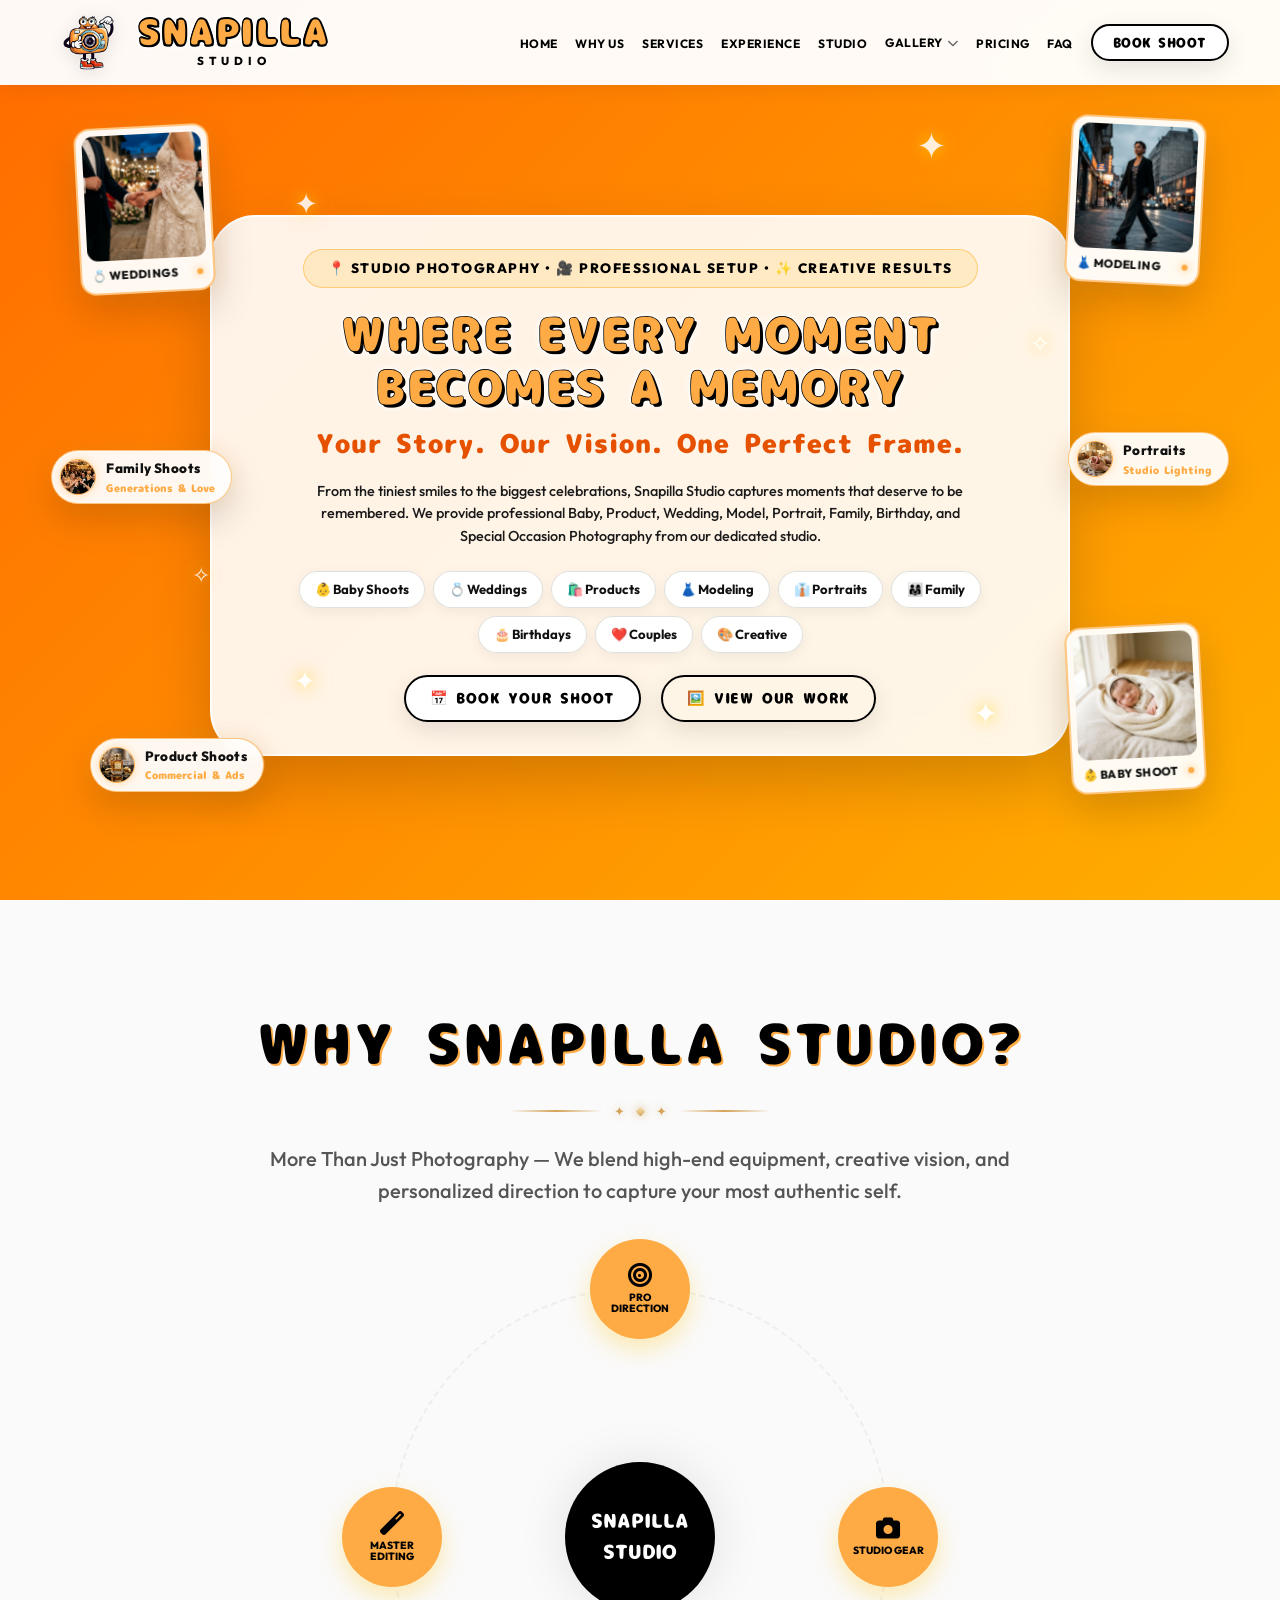
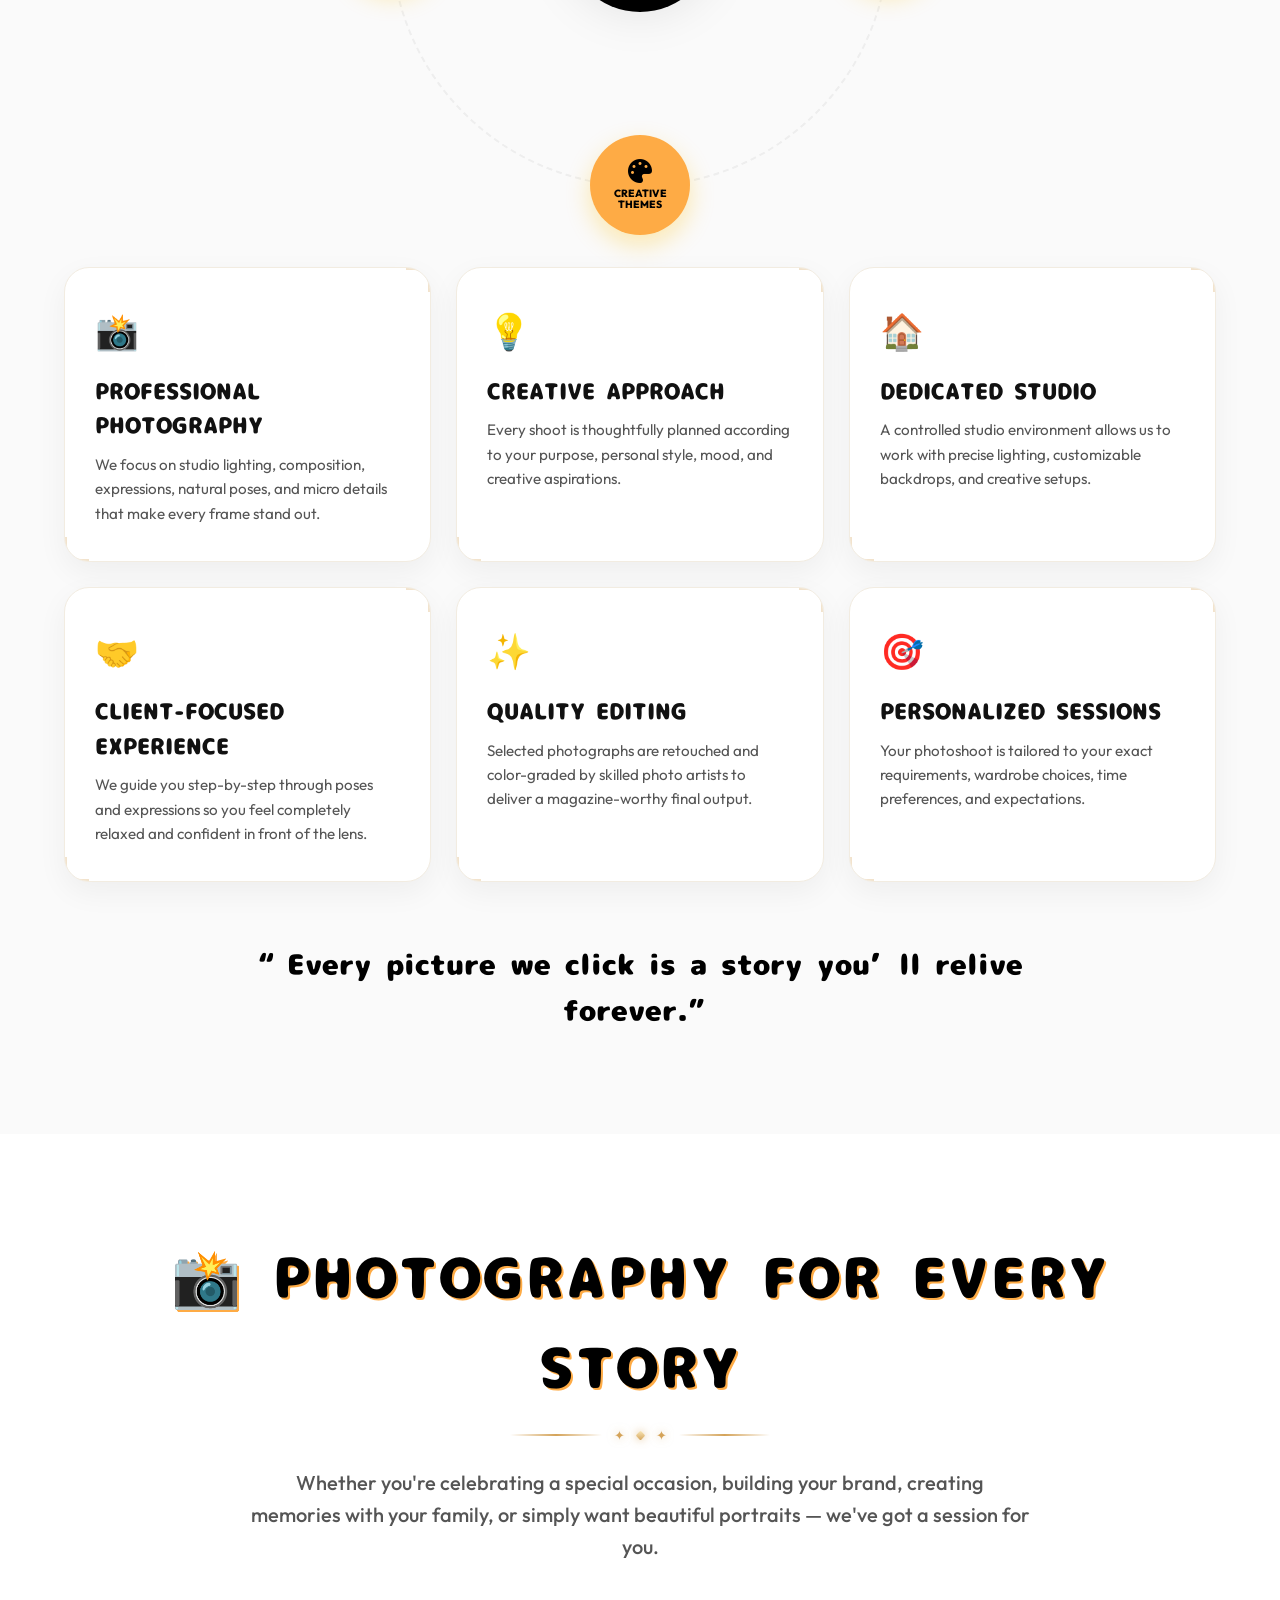
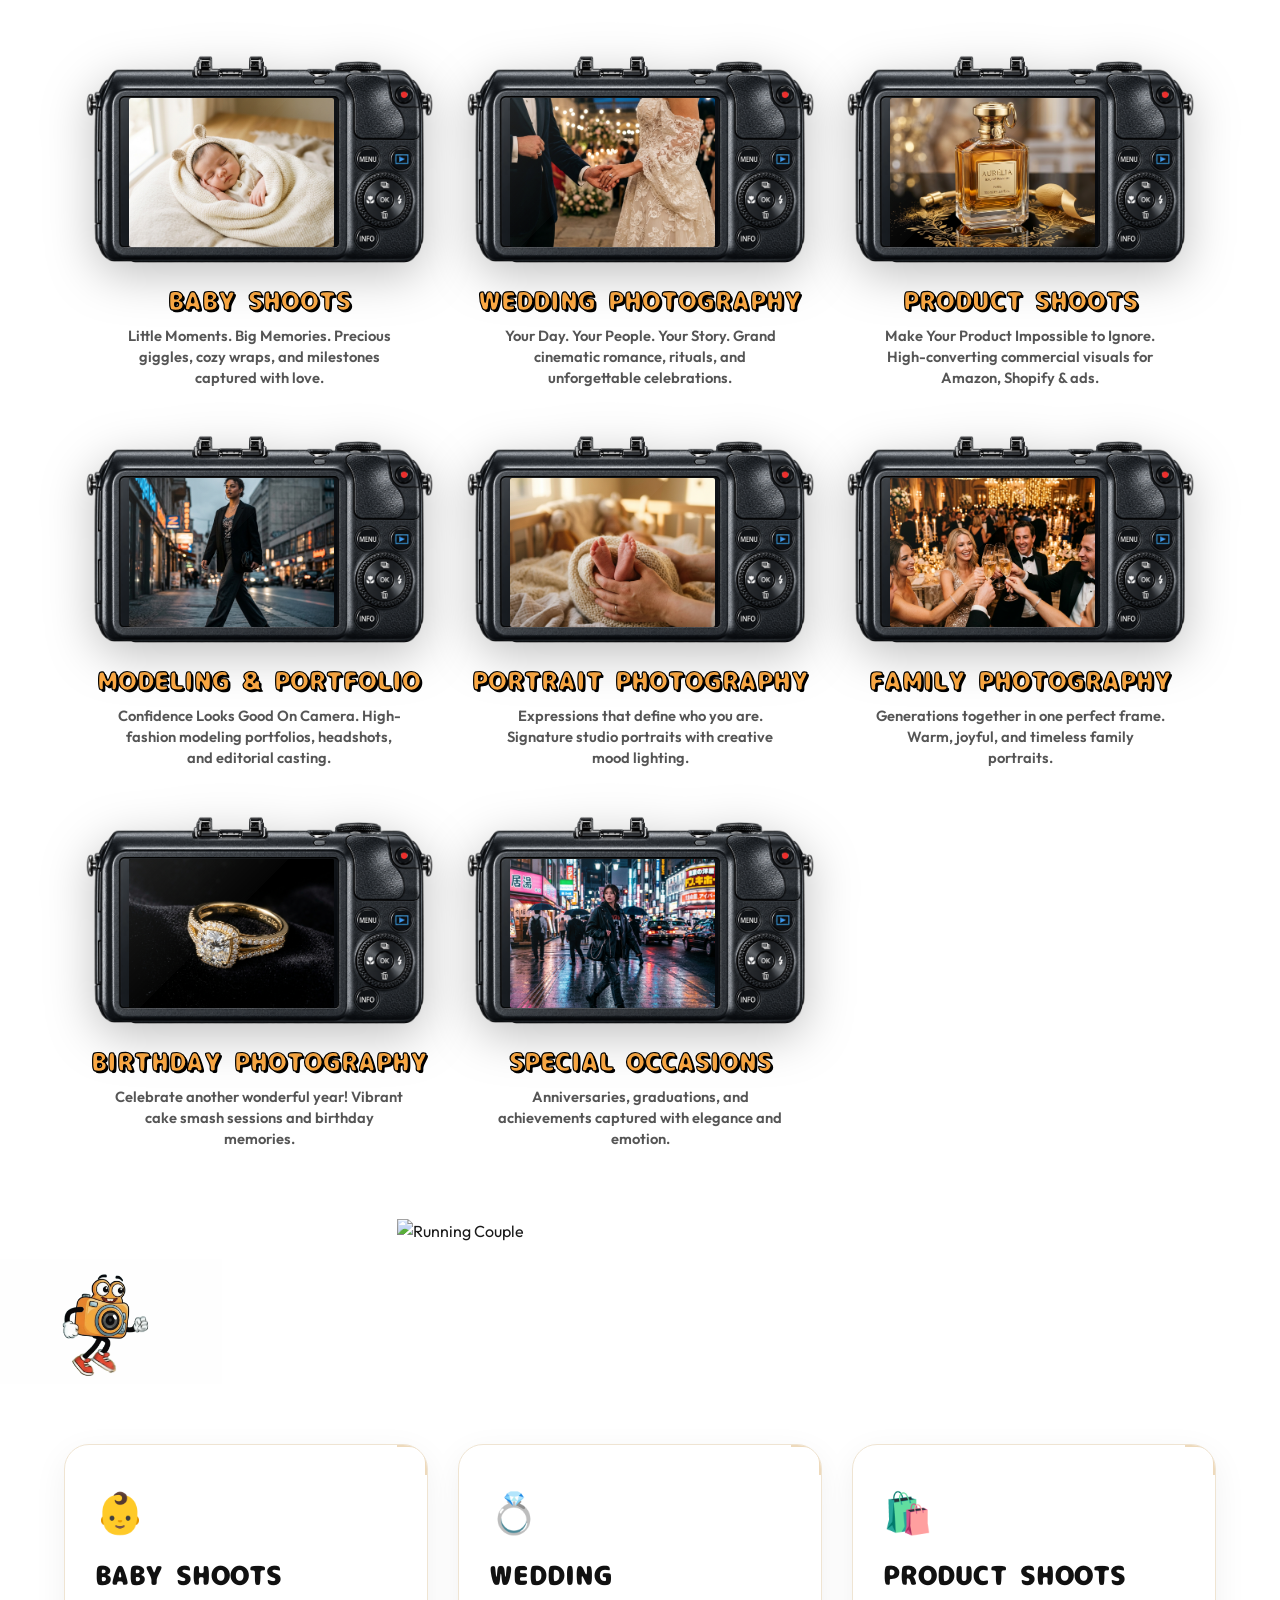
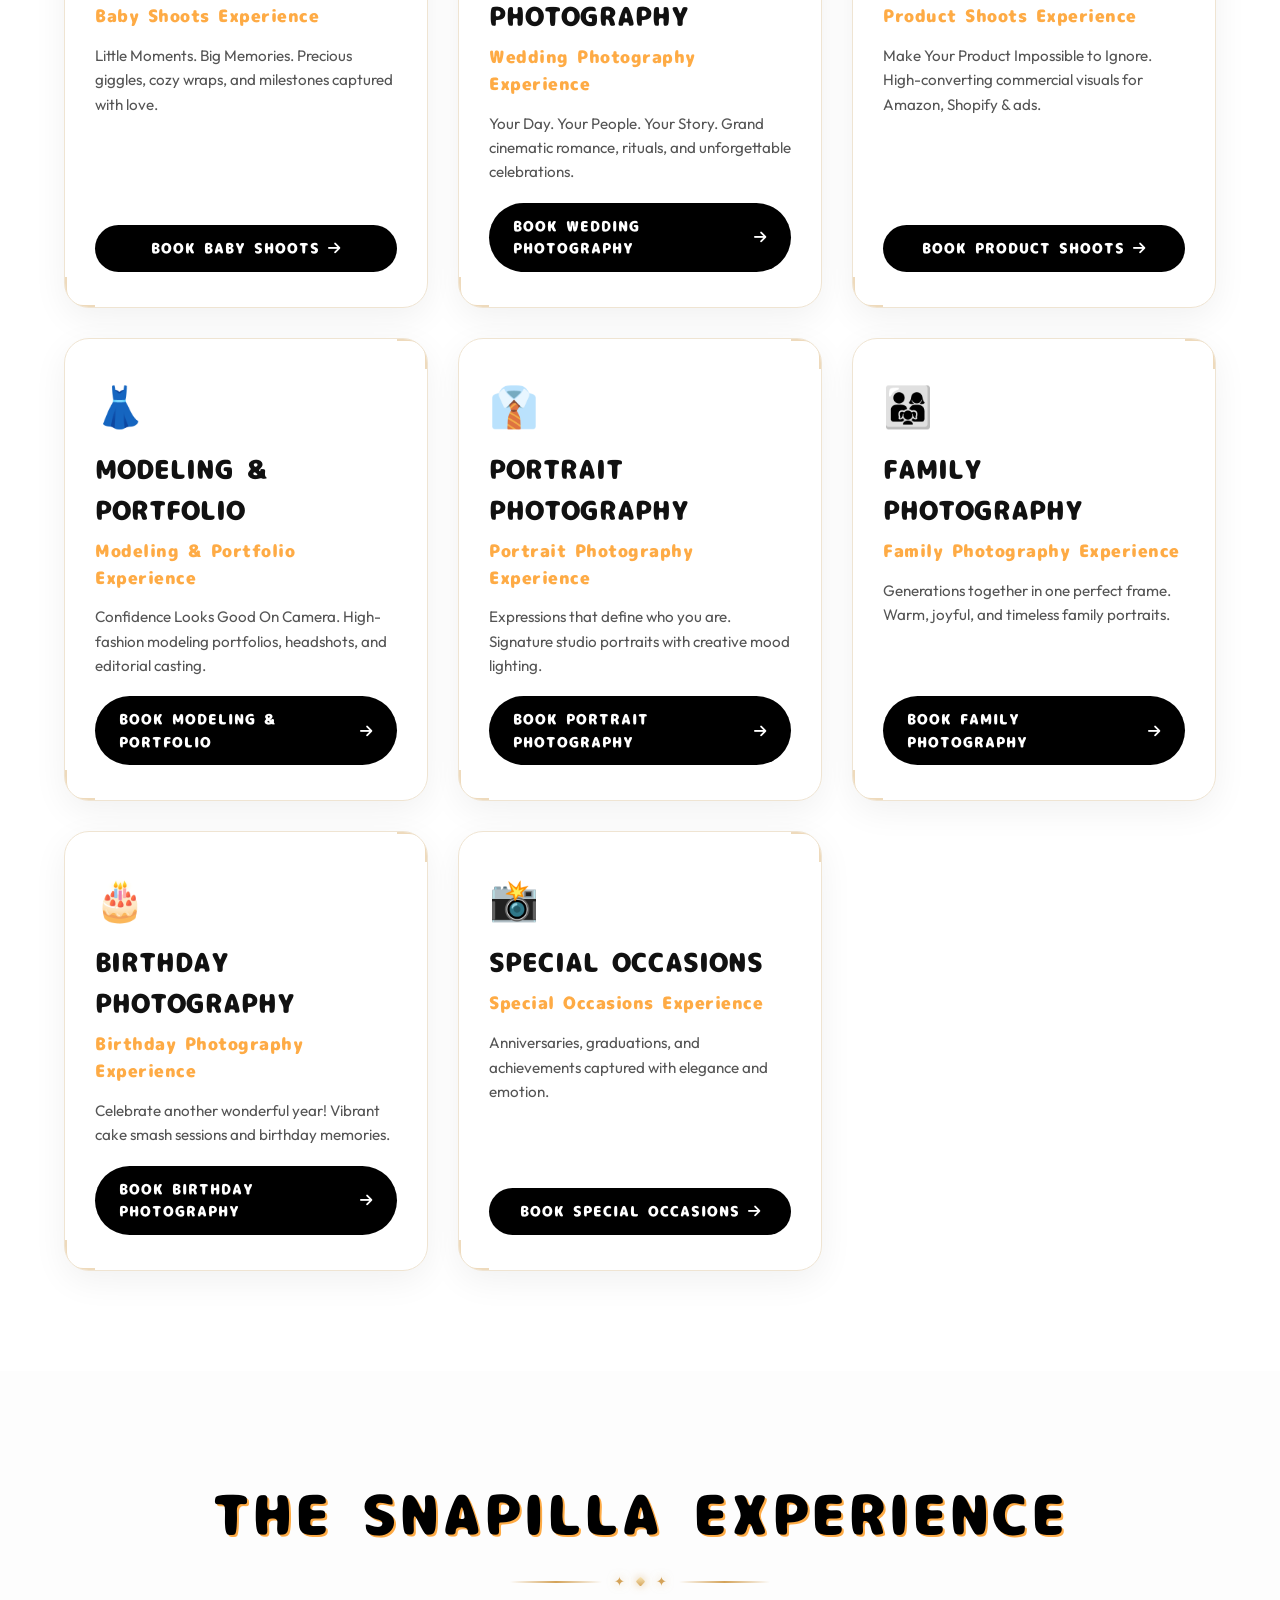
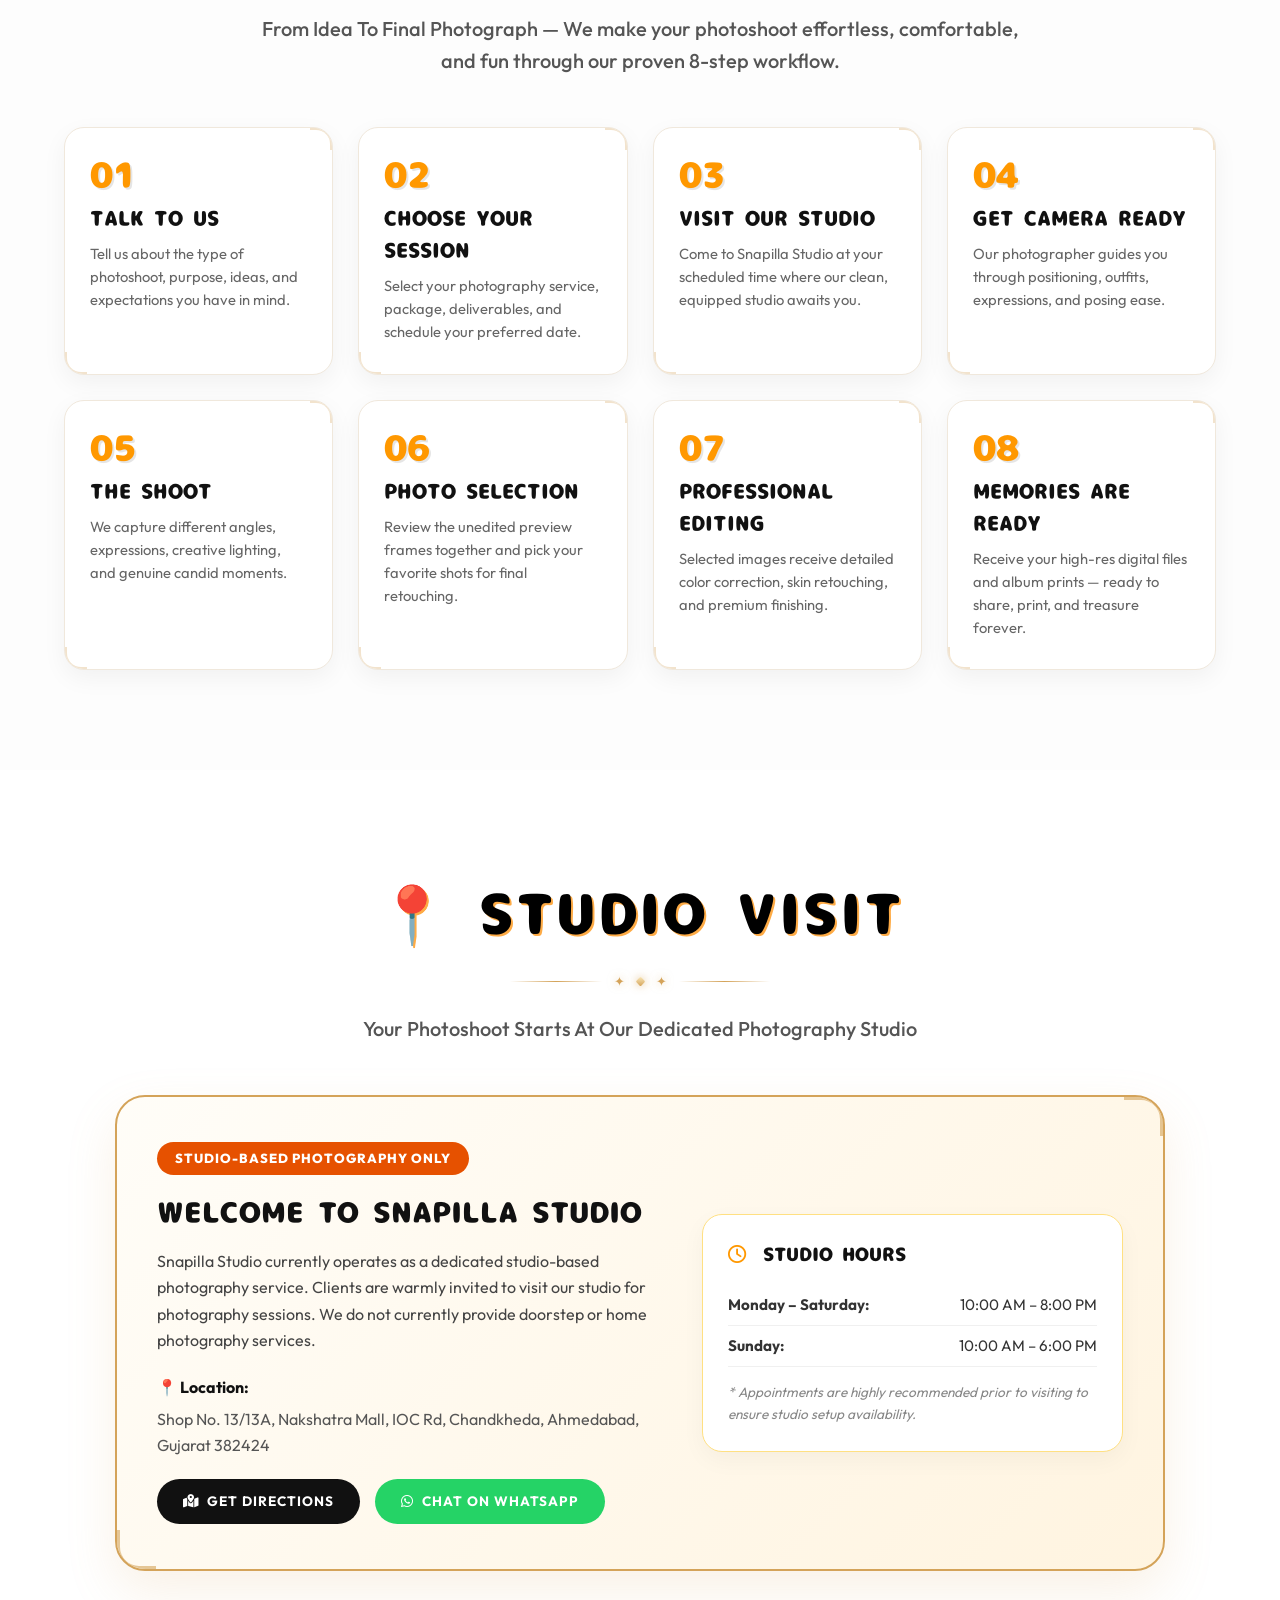
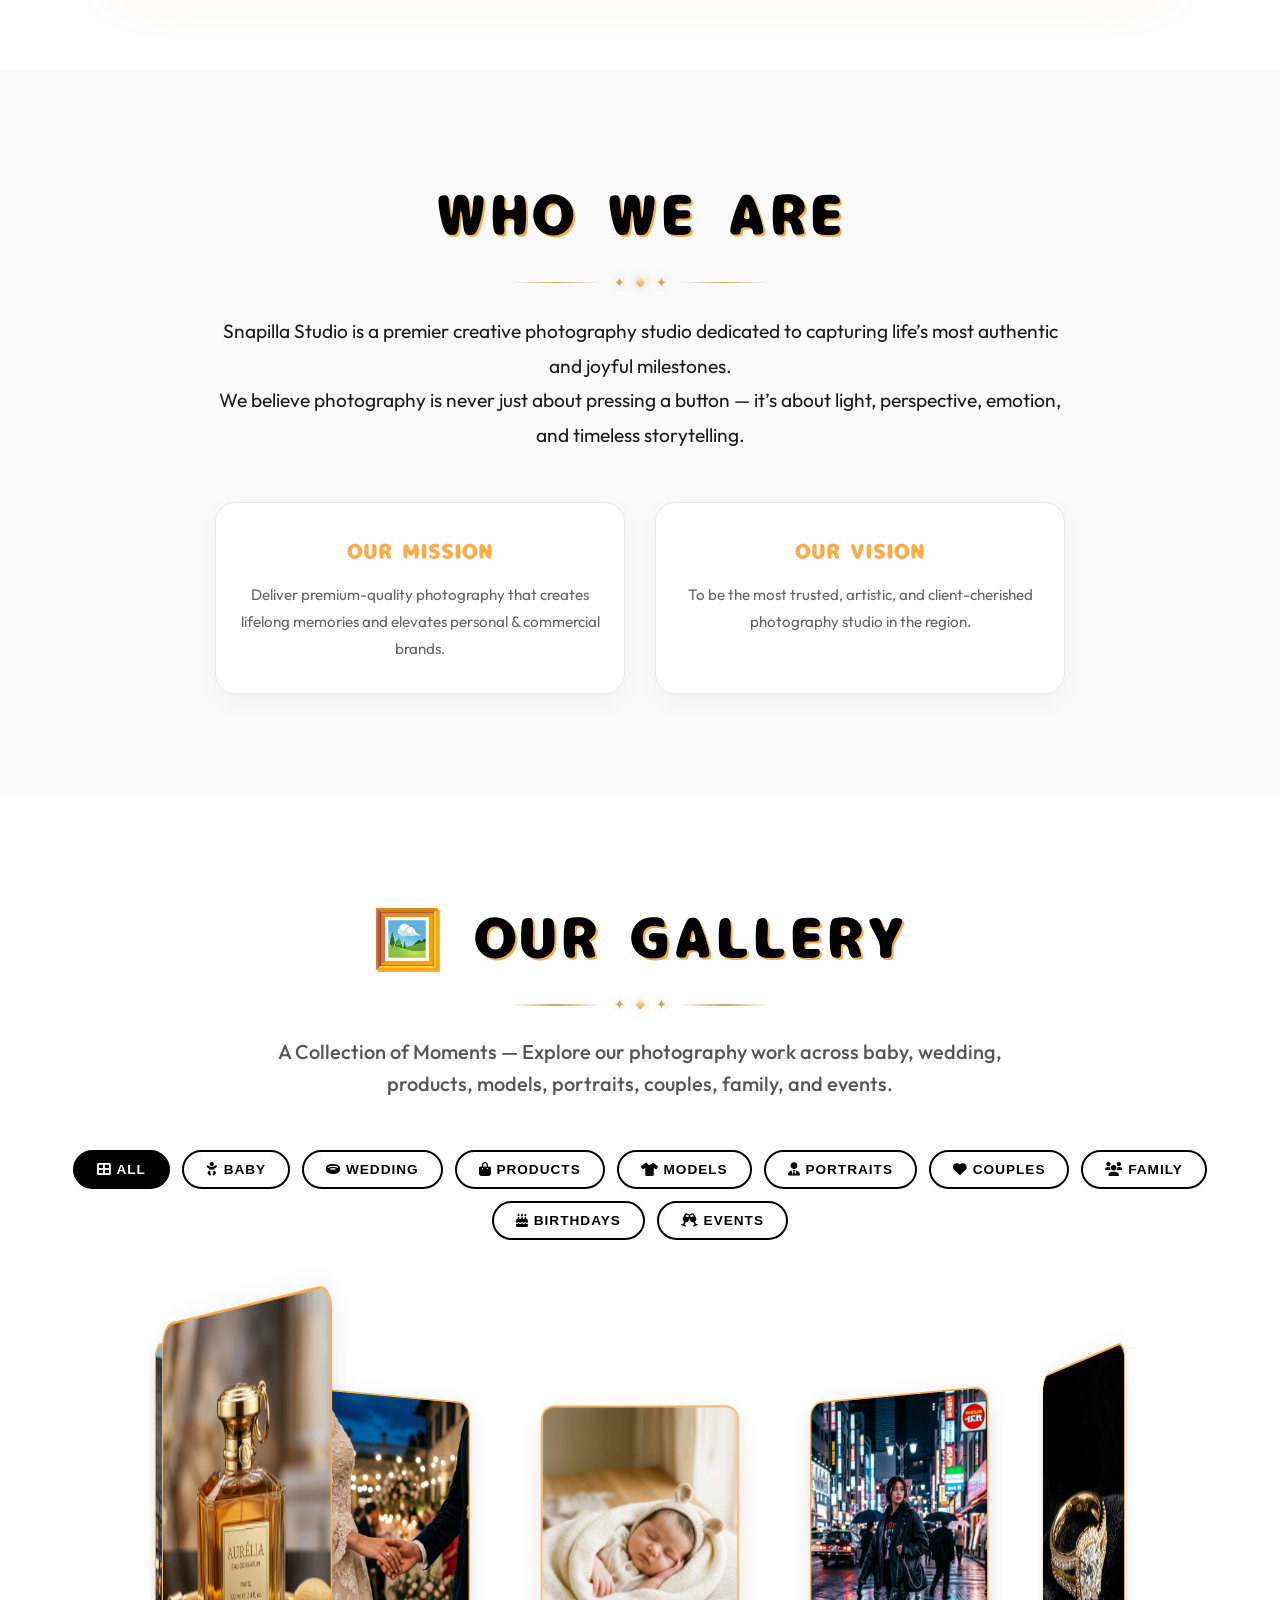
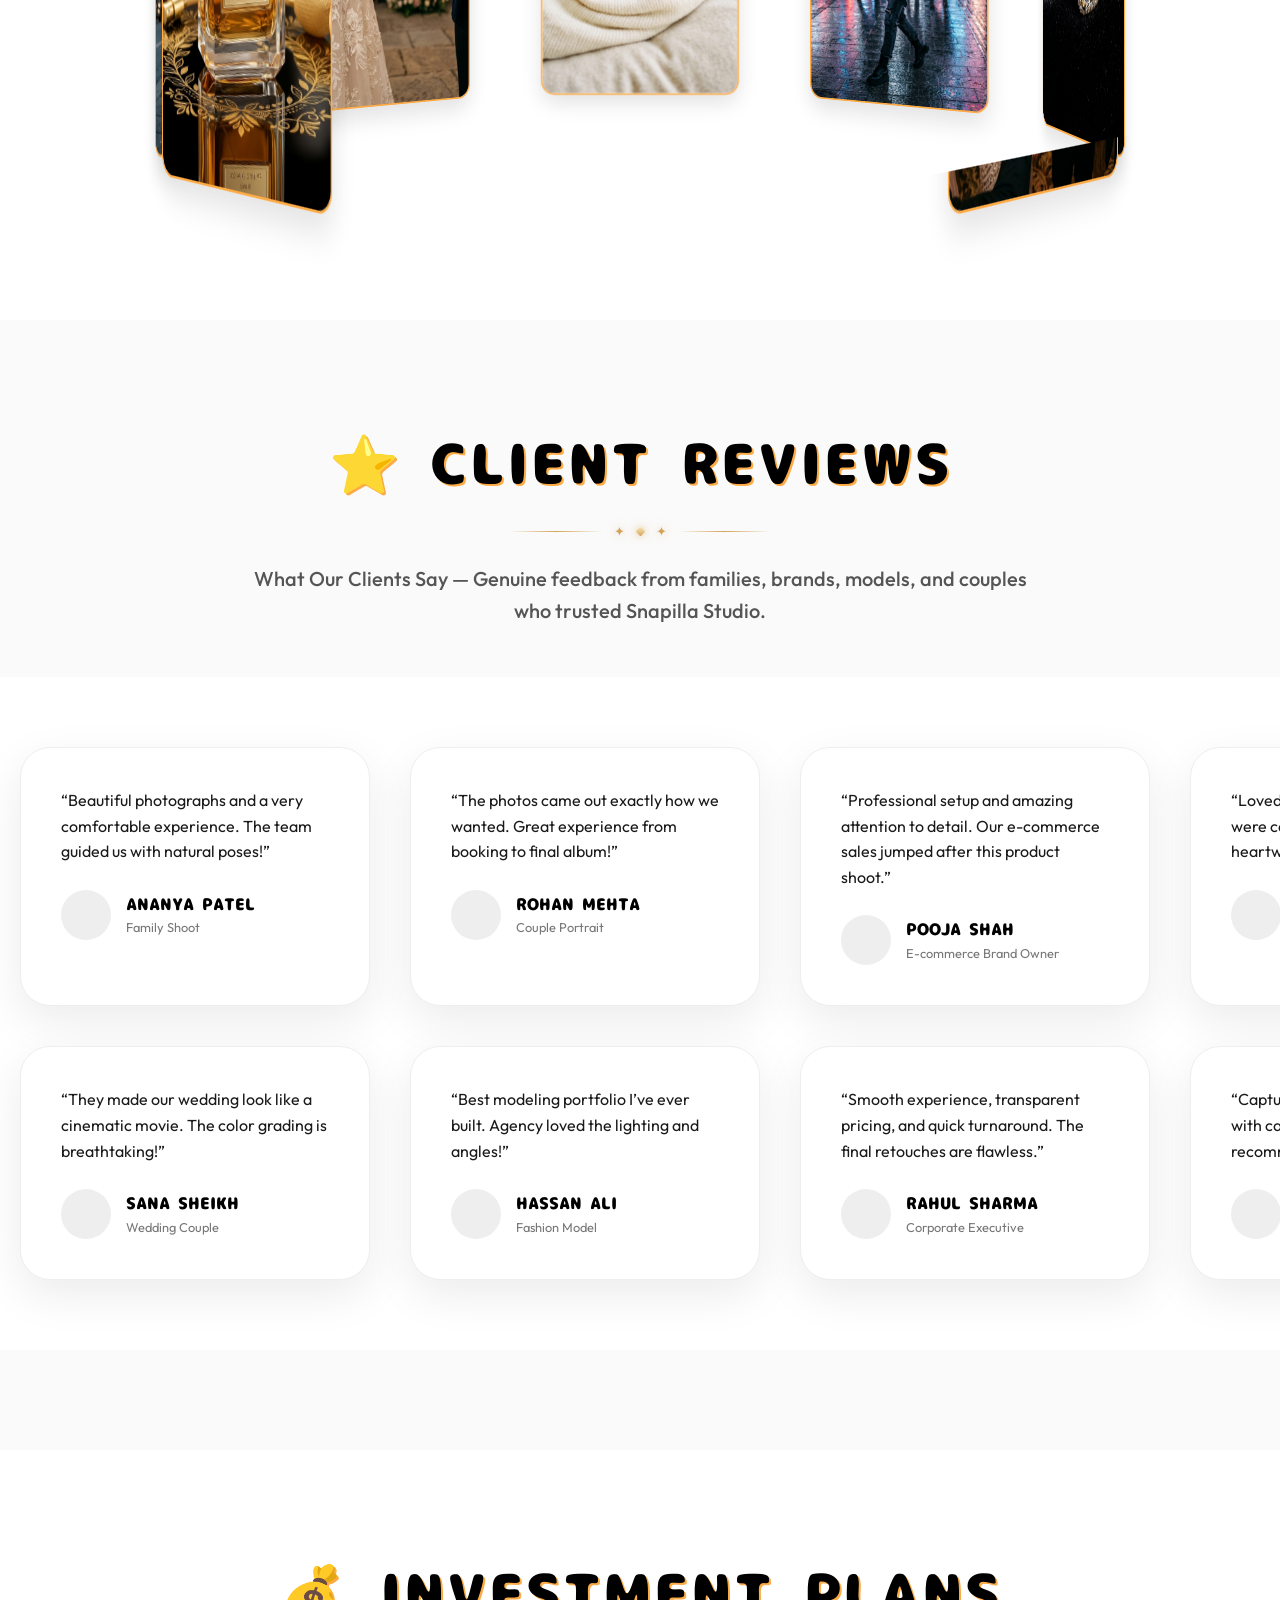
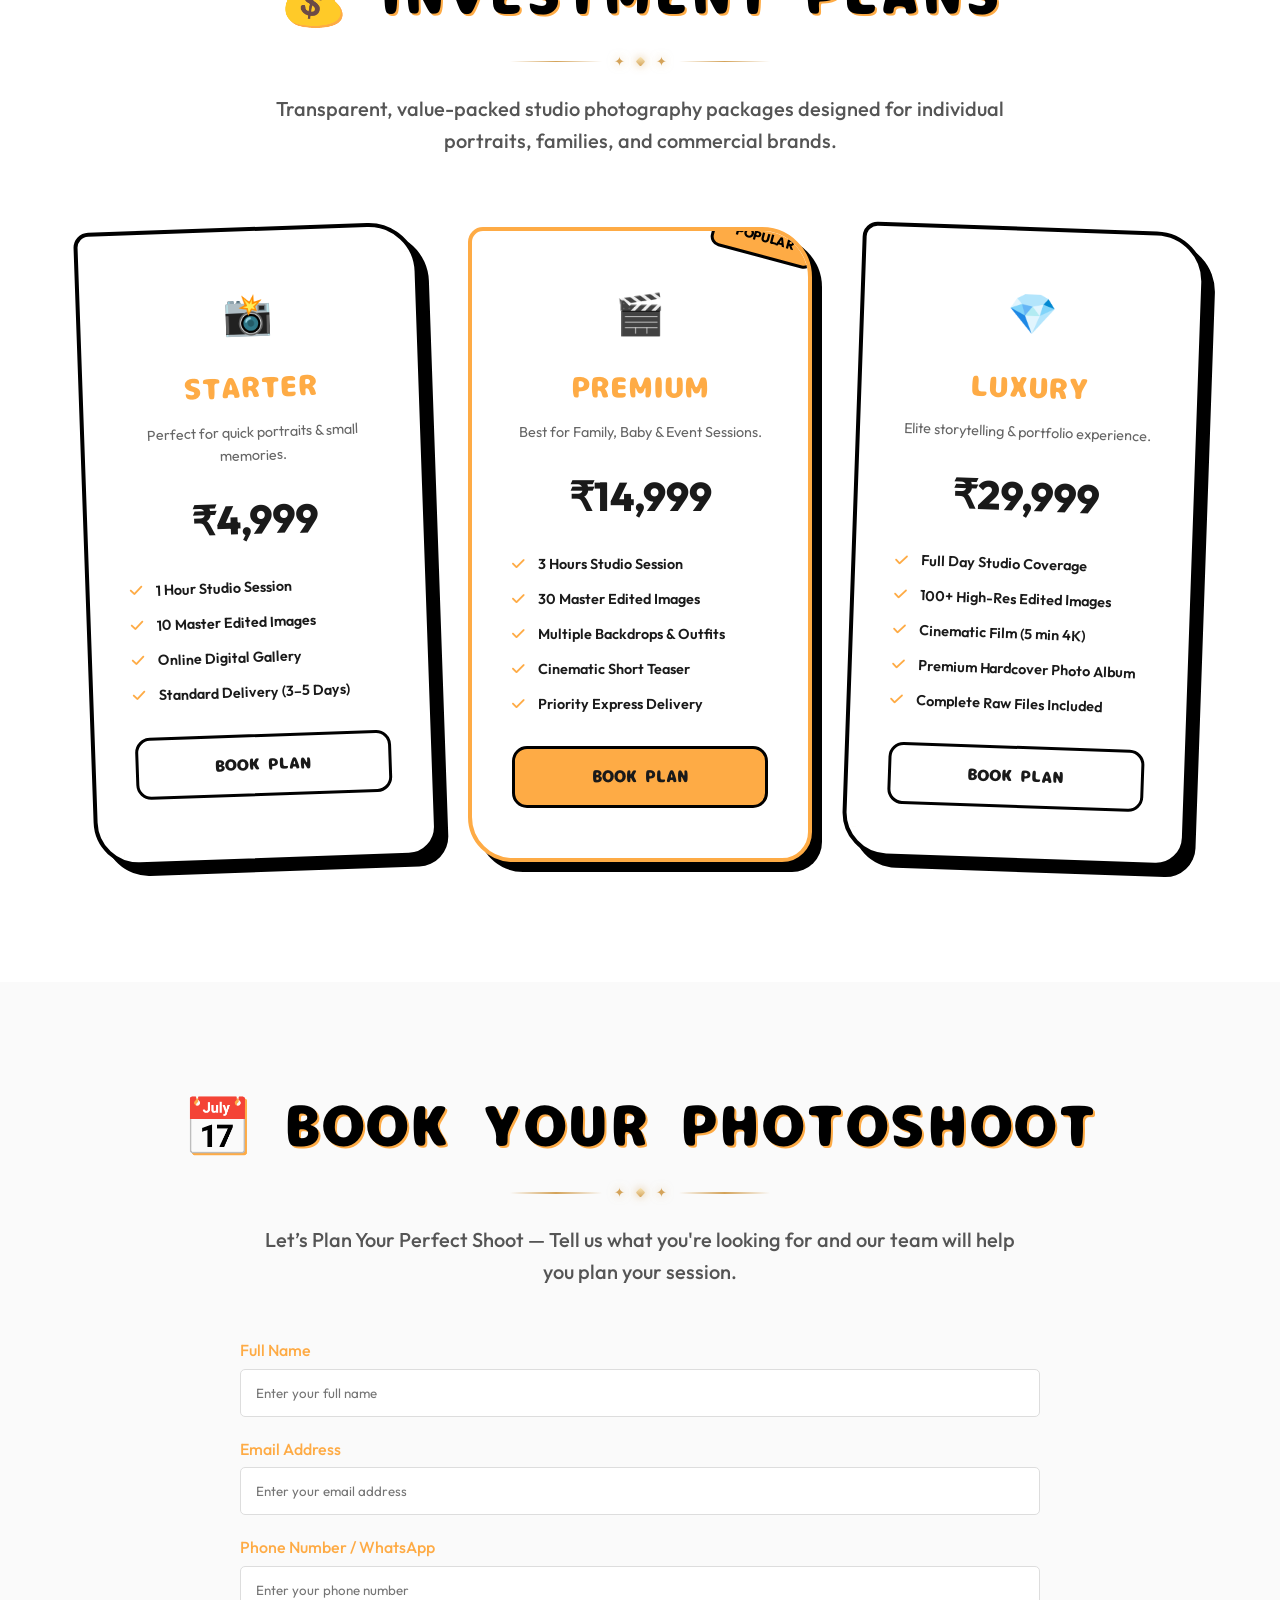
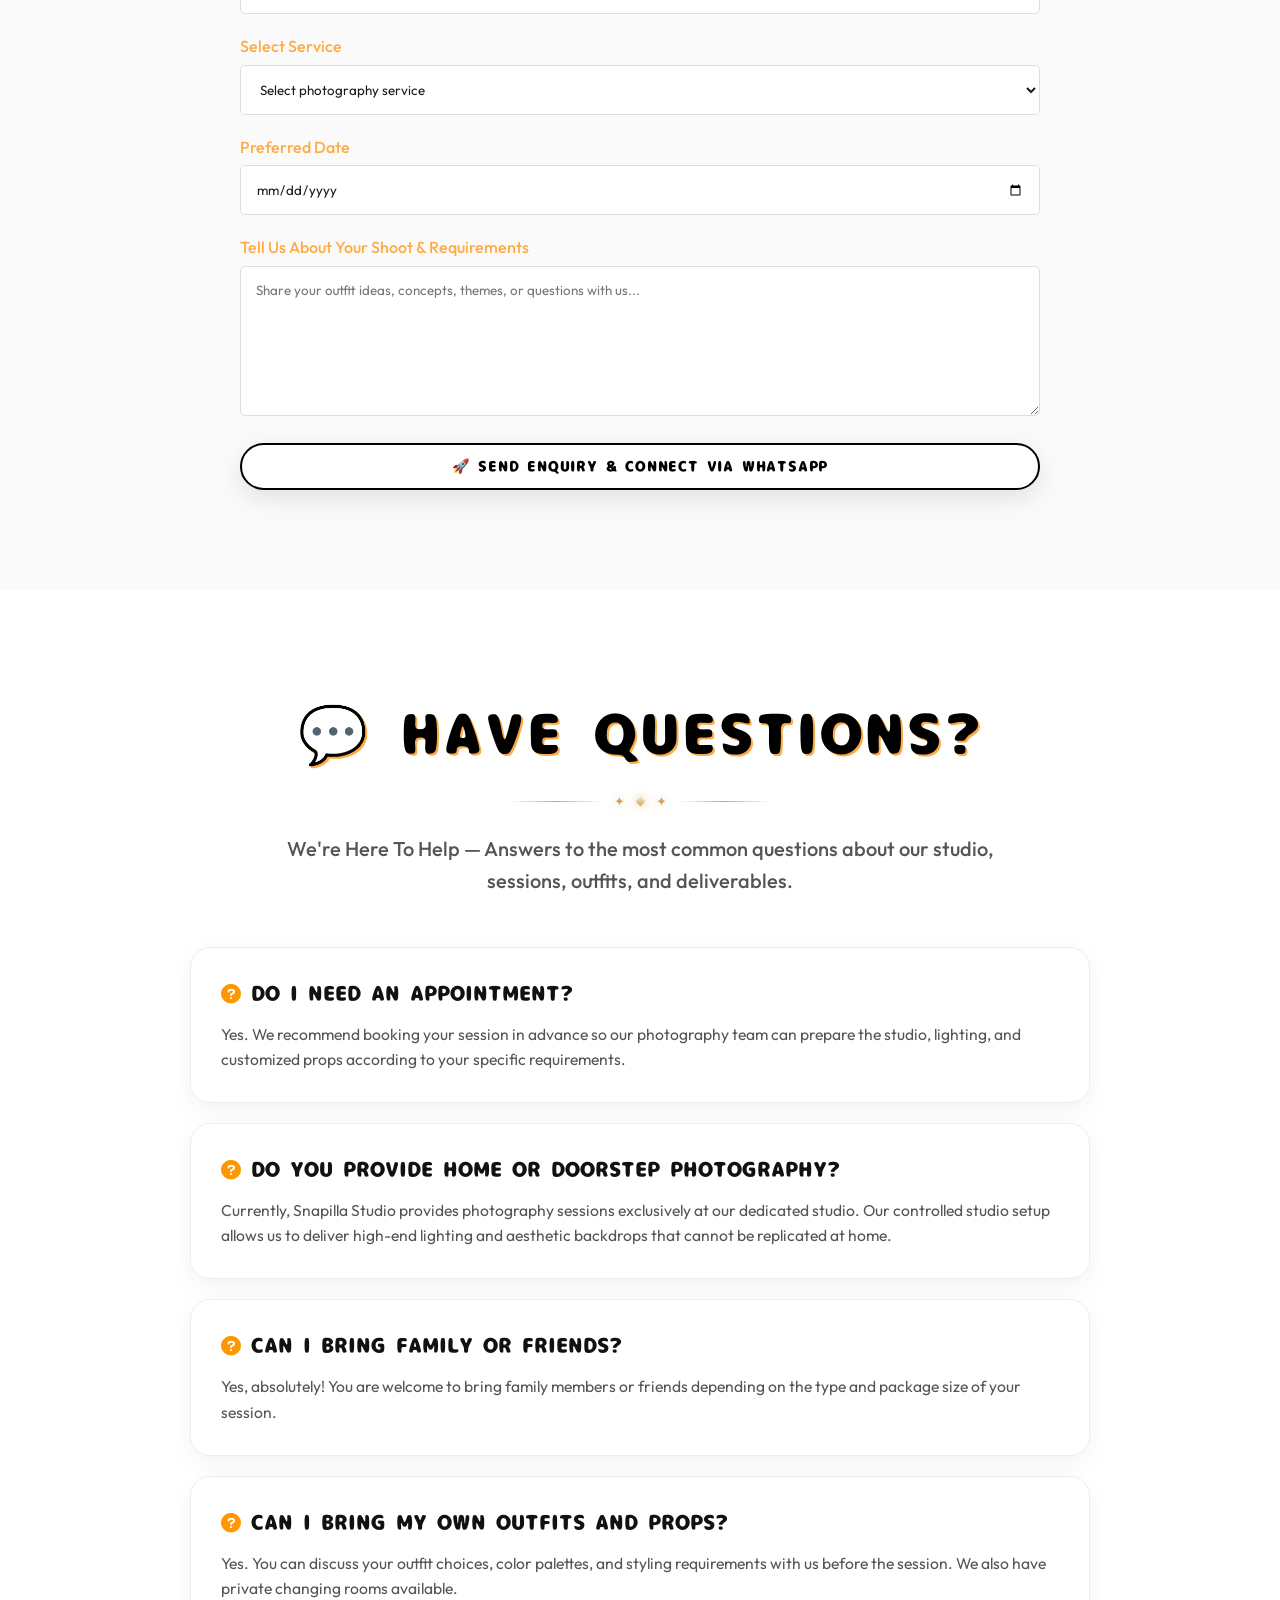
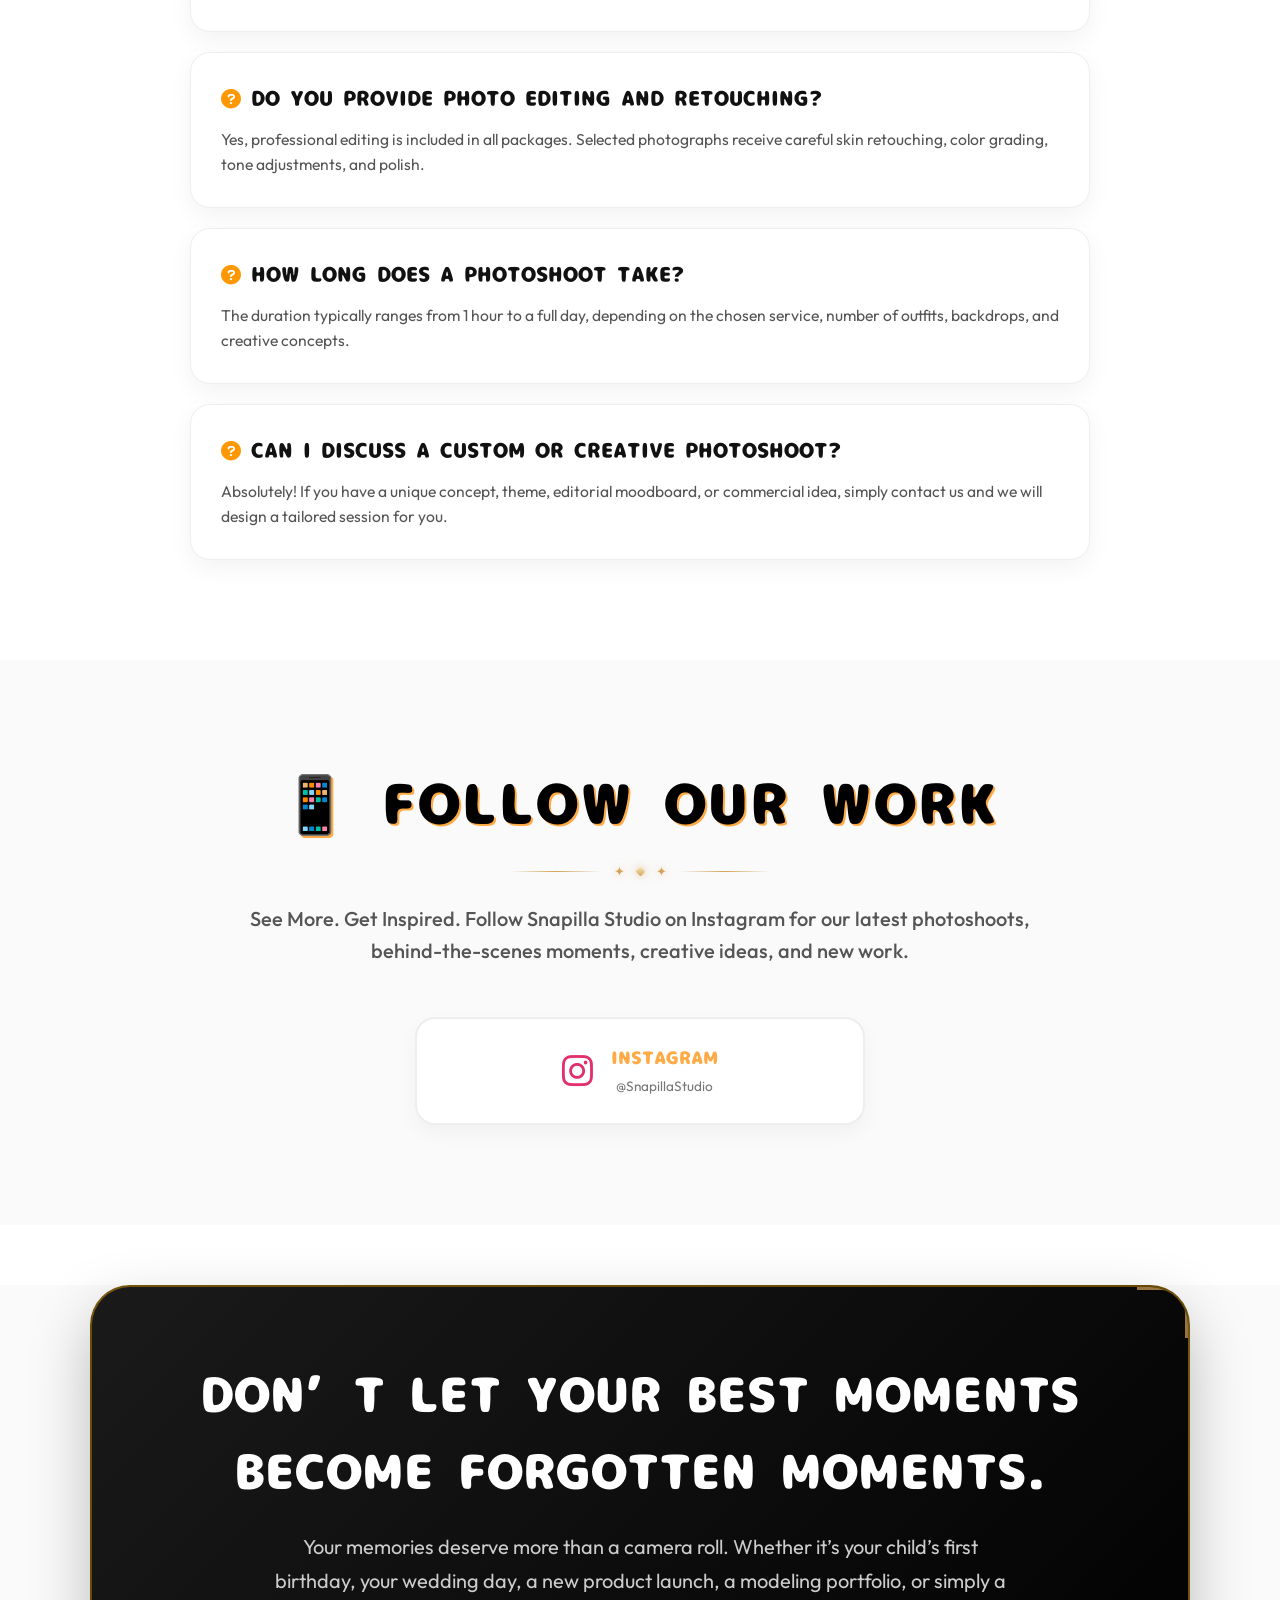
==== index.html @ a8d3c758 "Initialize all 8 3D carousel cards immediately on page load and refresh" ====
<!DOCTYPE html>
<html lang="en">
<head>
    <meta charset="UTF-8">
    <meta name="viewport" content="width=device-width, initial-scale=1.0">
    <title>Snapilla Studio | Interactive Photography Experience</title>
    <meta name="description" content="Snapilla Studio - Premium photography with interactive burn reveal effects.">
    <link rel="stylesheet" href="style.css">
    <link rel="stylesheet" href="https://cdnjs.cloudflare.com/ajax/libs/font-awesome/6.0.0/css/all.min.css">
    <link href="https://fonts.googleapis.com/css2?family=Baloo+2:wght@800&family=Outfit:wght@400;700&display=swap" rel="stylesheet">
    <style>
        @font-face {
            font-family: 'Nikumaru';
            src: url('nikumaru.otf') format('opentype');
            font-weight: normal;
            font-style: normal;
            font-display: swap;
        }

        :root {
            --primary-color: #FEAB45; /* Exact Snapilla Logo Warm Orange (rgb(254, 171, 69)) */
            --secondary-color: #FFFFFF;
            --text-color: #1a1a1a;
            --font-logo: 'Nikumaru', 'Baloo 2', cursive;
            --font-body: 'Outfit', sans-serif;
        }

        body {
            background-color: var(--secondary-color);
            color: var(--text-color);
            font-family: var(--font-body);
        }

        /* Exact Logo Cartoon Outline & Sticker Aesthetic */
        .logo-main {
            font-family: var(--font-logo);
            color: var(--primary-color) !important;
            text-transform: uppercase;
            letter-spacing: 1.5px;
            font-weight: 800;
            font-size: 2.2rem;
            line-height: 1;
            margin: 0;
            -webkit-text-stroke: 1.8px #000;
            paint-order: stroke fill;
            text-shadow: 
                -1.5px -1.5px 0 #000,
                 1.5px -1.5px 0 #000,
                -1.5px  1.5px 0 #000,
                 1.5px  1.5px 0 #000,
                 0px    1.8px 0 #000,
                 0px   -1.8px 0 #000,
                 1.8px  0px   0 #000,
                -1.8px  0px   0 #000;
            filter: drop-shadow(0 0 1px #fff) drop-shadow(0 0 2.5px #fff);
        }

        .hero-content h1 {
            font-family: var(--font-logo);
            color: var(--primary-color) !important;
            text-transform: uppercase;
            letter-spacing: 1.5px;
            font-weight: 800;
            line-height: 1.15;
            -webkit-text-stroke: 2px #000;
            paint-order: stroke fill;
            text-shadow: 
                -1.8px -1.8px 0 #000,
                 1.8px -1.8px 0 #000,
                -1.8px  1.8px 0 #000,
                 1.8px  1.8px 0 #000,
                 0px    2px   0 #000,
                 0px   -2px   0 #000,
                 2px    0px   0 #000,
                -2px    0px   0 #000;
            filter: drop-shadow(0 0 1px #fff) drop-shadow(0 0 3px #fff);
        }

        .logo-sub {
            font-family: var(--font-body);
            color: #000 !important;
            text-transform: uppercase;
            font-size: 0.72rem;
            font-weight: 800;
            letter-spacing: 5px;
            text-align: center;
            margin-top: 2px;
        }

        .webgl-hero {
            position: relative;
            height: 100vh;
            min-height: 700px;
            width: 100%;
            overflow: hidden;
            background: linear-gradient(135deg, #FF6B00 0%, #FFAE00 100%);
        }

        #webgl-container {
            position: absolute;
            top: 0;
            left: 0;
            width: 100%;
            height: 100%;
            z-index: 1;
        }

        #webgl-container canvas {
            display: block;
            width: 100% !important;
            height: 100% !important;
        }

        section { 
            padding: 100px 5%; 
            position: relative; 
            z-index: 2;
            border: none; /* Removing all partitions */
        }
        
        hr { display: none; } /* Removing any horizontal separators */

        .hero-overlay {
            position: relative;
            z-index: 10;
            width: 100%;
            height: 100%;
            display: flex;
            justify-content: center;
            align-items: center;
            padding: 110px 20px 40px 20px;
            box-sizing: border-box;
            pointer-events: none;
        }

        .hero-content {
            pointer-events: auto;
            background: rgba(255, 255, 255, 0.90);
            backdrop-filter: blur(16px);
            -webkit-backdrop-filter: blur(16px);
            padding: clamp(24px, 3.5vh, 36px) clamp(24px, 4vw, 50px);
            border-radius: 45px;
            width: 92%;
            max-width: 860px;
            text-align: center;
            opacity: 0;
            animation: heroFadeUp 1.2s cubic-bezier(0.16, 1, 0.3, 1) forwards;
            box-shadow: 0 25px 60px rgba(0,0,0,0.18);
            border: 2px solid rgba(255,255,255,0.85);
            margin: auto;
        }

        @keyframes heroFadeUp {
            0% {
                opacity: 0;
                transform: translateY(50px) scale(0.96);
            }
            100% {
                opacity: 1;
                transform: translateY(0) scale(1);
            }
        }

        @keyframes heroGentleFloat {
            0% {
                transform: translateY(0);
            }
            100% {
                transform: translateY(-8px);
            }
        }

        .hero-content h1 {
            font-family: var(--font-logo);
            color: var(--primary-color) !important;
            text-transform: uppercase;
            -webkit-text-stroke: 1.5px #000;
            text-shadow: 3px 3px 0px #000;
            letter-spacing: 1.5px;
            font-size: clamp(1.9rem, 3.6vw, 2.9rem);
            margin-bottom: 10px;
            line-height: 1.15;
        }

        .hero-content p {
            color: #1a1a1a;
            font-size: clamp(0.9rem, 1.1vw, 1.05rem);
            max-width: 660px;
            margin: 0 auto 24px auto;
            line-height: 1.55;
            font-weight: 500;
        }

        .btn-burn {
            display: inline-flex;
            align-items: center;
            justify-content: center;
            gap: 8px;
            padding: 12px 24px;
            background: #fff;
            color: #000;
            text-decoration: none;
            font-weight: 800;
            font-size: 0.88rem;
            border-radius: 50px;
            text-transform: uppercase;
            letter-spacing: 0.8px;
            transition: all 0.35s ease;
            box-shadow: 0 8px 25px rgba(0,0,0,0.1);
            border: 2px solid #000;
            pointer-events: auto;
            white-space: normal;
            text-align: center;
            line-height: 1.35;
            box-sizing: border-box;
            max-width: 100%;
            word-break: normal;
            overflow-wrap: break-word;
        }

        .btn-burn:hover {
            transform: translateY(-4px);
            background: var(--primary-color);
            color: #000;
            box-shadow: 0 12px 30px rgba(255, 179, 71, 0.4);
        }

        /* ============================================================
           HERO FLOATING LUXURY ELEMENTS (HIGH-END STUDIO AESTHETIC)
           ============================================================ */
        .hero-floating-elements {
            position: absolute;
            top: 0;
            left: 0;
            width: 100%;
            height: 100%;
            pointer-events: none;
            z-index: 5;
            overflow: hidden;
        }

        .floating-item {
            position: absolute;
            pointer-events: auto;
            user-select: none;
            transition: transform 0.5s cubic-bezier(0.16, 1, 0.3, 1);
        }

        .floating-item:hover {
            transform: scale(1.08) translateY(-6px) !important;
            z-index: 20;
        }

        /* 1. Luxury Glass Snapshot Cards */
        .luxury-photo-card {
            background: rgba(255, 255, 255, 0.95);
            backdrop-filter: blur(20px);
            -webkit-backdrop-filter: blur(20px);
            border: 2px solid rgba(254, 171, 69, 0.65);
            border-radius: 16px;
            padding: 6px;
            box-shadow: 0 18px 40px rgba(0, 0, 0, 0.16), 0 0 20px rgba(254, 171, 69, 0.2);
            width: 135px;
            box-sizing: border-box;
            cursor: pointer;
            position: relative;
            display: block;
            text-decoration: none;
            overflow: hidden;
        }

        .luxury-photo-card .photo-img-wrap {
            width: 100%;
            height: 125px;
            border-radius: 11px;
            overflow: hidden;
            position: relative;
            background: #111;
        }

        .luxury-photo-card .photo-img-wrap img {
            width: 100%;
            height: 100%;
            object-fit: cover;
            display: block;
            transition: transform 0.6s ease;
        }

        .luxury-photo-card:hover .photo-img-wrap img {
            transform: scale(1.08);
        }

        .luxury-photo-card .photo-footer {
            padding: 6px 4px 2px 4px;
            display: flex;
            align-items: center;
            justify-content: space-between;
        }

        .luxury-photo-card .photo-label {
            font-size: 0.72rem;
            font-weight: 800;
            color: #111;
            letter-spacing: 0.4px;
            font-family: var(--font-body);
        }

        .luxury-photo-card .photo-gold-dot {
            width: 6px;
            height: 6px;
            border-radius: 50%;
            background: #FEAB45;
            box-shadow: 0 0 8px #FEAB45;
        }

        /* 2. Photography Story Category Floating Badges */
        .hero-cat-floating-badge {
            background: rgba(255, 255, 255, 0.94);
            backdrop-filter: blur(18px);
            -webkit-backdrop-filter: blur(18px);
            border: 1.5px solid rgba(254, 171, 69, 0.65);
            border-radius: 50px;
            padding: 7px 16px 7px 8px;
            box-shadow: 0 16px 36px rgba(0, 0, 0, 0.15), 0 0 20px rgba(254, 171, 69, 0.18);
            display: inline-flex;
            align-items: center;
            gap: 10px;
            cursor: pointer;
            text-decoration: none;
            transition: all 0.35s ease;
        }

        .hero-cat-floating-badge .cat-thumb {
            width: 36px;
            height: 36px;
            border-radius: 50%;
            object-fit: cover;
            border: 1.5px solid #FEAB45;
            box-shadow: 0 0 8px rgba(254, 171, 69, 0.4);
            flex-shrink: 0;
            display: block;
        }

        .hero-cat-floating-badge:hover {
            transform: scale(1.08) translateY(-4px);
            border-color: #FEAB45;
            box-shadow: 0 20px 45px rgba(254, 171, 69, 0.35);
        }

        .hero-cat-floating-badge .cat-icon {
            font-size: 1.3rem;
        }

        .hero-cat-floating-badge .cat-meta {
            display: flex;
            flex-direction: column;
            text-align: left;
        }

        .hero-cat-floating-badge .cat-title {
            font-size: 0.84rem;
            font-weight: 800;
            color: #111;
            font-family: var(--font-body);
            letter-spacing: 0.4px;
        }

        .hero-cat-floating-badge .cat-sub {
            font-size: 0.65rem;
            font-weight: 700;
            color: var(--primary-color);
            font-family: var(--font-logo);
        }

        /* Hero Content Story Categories Pills Ribbon */
        .hero-categories-bar {
            margin: 18px auto 22px auto;
            max-width: 720px;
            display: flex;
            flex-direction: column;
            align-items: center;
            gap: 8px;
        }

        .hero-categories-list {
            display: flex;
            flex-wrap: wrap;
            gap: 8px;
            justify-content: center;
            align-items: center;
        }

        .hero-cat-pill {
            background: rgba(255, 255, 255, 0.92);
            backdrop-filter: blur(12px);
            border: 1.5px solid rgba(0, 0, 0, 0.12);
            color: #111;
            padding: 7px 15px;
            border-radius: 30px;
            font-size: 0.82rem;
            font-weight: 700;
            text-decoration: none;
            transition: all 0.3s ease;
            box-shadow: 0 4px 14px rgba(0, 0, 0, 0.06);
            display: inline-flex;
            align-items: center;
            gap: 6px;
        }

        .hero-cat-pill:hover {
            background: var(--primary-color);
            color: #000;
            border-color: #000;
            transform: translateY(-3px);
            box-shadow: 0 8px 20px rgba(254, 171, 69, 0.35);
        }

        /* Floating Optical Shimmer & Bokeh Sparkles */
        .float-sparkle {
            color: #FFFFFF;
            text-shadow: 0 0 15px rgba(255, 215, 0, 0.9), 0 0 30px rgba(255, 174, 0, 0.6);
            font-size: 1.8rem;
            pointer-events: none;
            opacity: 0.85;
            animation: sparkleGlow 4s ease-in-out infinite;
        }

        @keyframes sparkleGlow {
            0%, 100% { transform: scale(0.85); opacity: 0.5; filter: brightness(1); }
            50% { transform: scale(1.25); opacity: 1; filter: brightness(1.4); }
        }

        /* Specific Placements and Float Keyframes */
        .pos-top-left {
            top: 14%;
            left: 6%;
            animation: floatSlow1 7.5s ease-in-out infinite;
        }

        .pos-top-right {
            top: 13%;
            right: 6%;
            animation: floatSlow2 8.5s ease-in-out infinite -2s;
        }

        .pos-bottom-left {
            bottom: 12%;
            left: 7%;
            animation: floatSlow3 8s ease-in-out infinite -4s;
        }

        .pos-bottom-right {
            bottom: 12%;
            right: 6%;
            animation: floatSlow4 9s ease-in-out infinite -1.5s;
        }

        .pos-mid-left {
            top: 50%;
            left: 4%;
            animation: floatSlow2 9s ease-in-out infinite -3s;
        }

        .pos-mid-right {
            top: 48%;
            right: 4%;
            animation: floatSlow1 8s ease-in-out infinite -5s;
        }

        .sp-1 { top: 20%; left: 23%; animation-delay: 0s; font-size: 1.8rem; }
        .sp-2 { top: 13%; right: 26%; animation-delay: -1.6s; font-size: 2.3rem; }
        .sp-3 { bottom: 18%; right: 22%; animation-delay: -3.2s; font-size: 1.9rem; }
        .sp-4 { bottom: 22%; left: 23%; animation-delay: -2.1s; font-size: 1.6rem; }
        .sp-5 { top: 62%; left: 15%; animation-delay: -0.8s; font-size: 1.4rem; }
        .sp-6 { top: 36%; right: 18%; animation-delay: -2.7s; font-size: 1.5rem; }

        /* Float Keyframe Animations */
        @keyframes floatSlow1 {
            0%, 100% { transform: translateY(0) rotate(-4deg); }
            50% { transform: translateY(-16px) rotate(-1deg); }
        }

        @keyframes floatSlow2 {
            0%, 100% { transform: translateY(0) rotate(5deg); }
            50% { transform: translateY(-20px) rotate(2deg); }
        }

        @keyframes floatSlow3 {
            0%, 100% { transform: translateY(0) rotate(3deg); }
            50% { transform: translateY(-15px) rotate(6deg); }
        }

        @keyframes floatSlow4 {
            0%, 100% { transform: translateY(0) rotate(-5deg); }
            50% { transform: translateY(-18px) rotate(-2deg); }
        }

        /* Mobile & Tablet responsiveness for floating elements */
        @media (max-width: 1200px) {
            .pos-top-left { top: 10%; left: 2%; transform: scale(0.85); }
            .pos-bottom-left { bottom: 6%; left: 2%; transform: scale(0.85); }
            .pos-top-right { top: 11%; right: 2%; transform: scale(0.85); }
            .pos-bottom-right { bottom: 7%; right: 2%; transform: scale(0.85); }
            .pos-mid-left, .pos-mid-right { display: none; }
        }

        @media (max-width: 850px) {
            .hero-floating-elements {
                display: none; /* Keep clean on smaller tablets and mobile */
            }
        }

        /* Sticky Navigation Header */
        nav {
            position: fixed;
            top: 0;
            left: 0;
            width: 100%;
            height: 85px;
            display: flex;
            justify-content: space-between;
            align-items: center;
            padding: 0 4%;
            background: rgba(255, 255, 255, 0.96);
            backdrop-filter: blur(12px);
            -webkit-backdrop-filter: blur(12px);
            box-sizing: border-box;
            z-index: 10000;
            box-shadow: 0 2px 20px rgba(0,0,0,0.08);
            gap: 20px;
        }

        .logo-container {
            display: flex;
            align-items: center;
            gap: 12px;
            cursor: pointer;
            flex-shrink: 0;
        }

        .logo-img {
            height: 55px;
            width: auto;
            object-fit: contain;
            filter: drop-shadow(0 3px 8px rgba(0,0,0,0.1));
            transition: transform 0.3s cubic-bezier(0.34, 1.56, 0.64, 1);
        }

        .logo-container:hover .logo-img {
            transform: scale(1.06) rotate(-2deg);
        }

        .logo-text-group {
            display: flex;
            flex-direction: column;
            justify-content: center;
            gap: 0px;
            flex-shrink: 0;
        }

        .nav-links {
            list-style: none;
            display: flex;
            align-items: center;
            gap: clamp(8px, 1.4vw, 22px);
            margin: 0;
            padding: 0;
            flex-wrap: nowrap;
        }

        .nav-links a {
            text-decoration: none;
            color: #000;
            font-weight: 700;
            font-size: clamp(0.75rem, 0.85vw, 0.85rem);
            letter-spacing: 0.5px;
            text-transform: uppercase;
            transition: color 0.3s ease;
            white-space: nowrap;
        }

        .nav-links a:hover {
            color: var(--primary-color);
        }

        /* Nav Dropdown Submenu */
        .nav-item-dropdown {
            position: relative;
            display: inline-flex;
            align-items: center;
        }

        .nav-dropdown-trigger {
            display: inline-flex !important;
            align-items: center;
            gap: 5px;
            cursor: pointer;
        }

        .nav-dropdown-icon {
            font-size: 0.7rem;
            transition: transform 0.3s cubic-bezier(0.34, 1.56, 0.64, 1);
            color: #666;
        }

        .nav-item-dropdown:hover .nav-dropdown-icon,
        .nav-item-dropdown.open .nav-dropdown-icon {
            transform: rotate(180deg);
            color: var(--primary-color);
        }

        .nav-submenu {
            position: absolute;
            top: calc(100% + 14px);
            left: 50%;
            transform: translateX(-50%) translateY(10px);
            background: rgba(255, 255, 255, 0.98);
            backdrop-filter: blur(20px);
            -webkit-backdrop-filter: blur(20px);
            min-width: 250px;
            border-radius: 18px;
            border: 1.5px solid rgba(254, 171, 69, 0.45);
            box-shadow: 0 18px 45px rgba(0, 0, 0, 0.12), 0 0 25px rgba(254, 171, 69, 0.15);
            padding: 10px 8px;
            list-style: none;
            opacity: 0;
            visibility: hidden;
            pointer-events: none;
            transition: all 0.3s cubic-bezier(0.16, 1, 0.3, 1);
            z-index: 10001;
            display: flex;
            flex-direction: column;
            gap: 2px;
        }

        .nav-submenu::before {
            content: '';
            position: absolute;
            top: -7px;
            left: 50%;
            transform: translateX(-50%) rotate(45deg);
            width: 12px;
            height: 12px;
            background: #ffffff;
            border-top: 1.5px solid rgba(254, 171, 69, 0.45);
            border-left: 1.5px solid rgba(254, 171, 69, 0.45);
        }

        .nav-item-dropdown:hover .nav-submenu,
        .nav-item-dropdown:focus-within .nav-submenu,
        .nav-item-dropdown.open .nav-submenu {
            opacity: 1;
            visibility: visible;
            pointer-events: auto;
            transform: translateX(-50%) translateY(0);
        }

        .nav-submenu li {
            margin: 0;
            width: 100%;
        }

        .nav-submenu li a {
            display: flex !important;
            align-items: center;
            gap: 12px;
            padding: 9px 15px;
            border-radius: 12px;
            color: #222 !important;
            font-size: 0.8rem !important;
            font-weight: 700 !important;
            letter-spacing: 0.4px !important;
            text-transform: uppercase !important;
            text-decoration: none;
            transition: all 0.22s cubic-bezier(0.16, 1, 0.3, 1);
            white-space: nowrap;
        }

        .nav-submenu li a i {
            font-size: 0.95rem;
            color: #FEAB45;
            width: 18px;
            text-align: center;
            transition: transform 0.22s ease;
        }

        .nav-submenu li a:hover {
            background: linear-gradient(90deg, rgba(254, 171, 69, 0.18) 0%, rgba(255, 248, 235, 0.8) 100%);
            color: #000 !important;
            transform: translateX(4px);
        }

        .nav-submenu li a:hover i {
            transform: scale(1.22);
        }

        .nav-toggle {
            display: none;
            background: none;
            border: none;
            font-size: 1.6rem;
            cursor: pointer;
            color: #000;
            padding: 8px;
            border-radius: 8px;
            transition: color 0.3s;
        }

        .nav-toggle:hover {
            color: var(--primary-color);
        }

        @media (max-width: 1120px) {
            .nav-toggle {
                display: block;
            }
            .nav-links {
                position: absolute;
                top: 100%;
                left: 0;
                width: 100%;
                background: rgba(255, 255, 255, 0.98);
                backdrop-filter: blur(15px);
                -webkit-backdrop-filter: blur(15px);
                flex-direction: column;
                padding: 30px 0;
                gap: 20px;
                box-shadow: 0 15px 30px rgba(0,0,0,0.1);
                border-bottom: 3px solid var(--primary-color);
                display: none;
            }
            .nav-links.active {
                display: flex;
            }
            .nav-item-dropdown {
                width: 100%;
                flex-direction: column;
                align-items: center;
            }
            .nav-dropdown-trigger {
                justify-content: center;
                width: 100%;
                padding: 6px 0;
            }
            .nav-submenu {
                position: static;
                transform: none !important;
                opacity: 1;
                visibility: visible;
                pointer-events: auto;
                box-shadow: none;
                background: #FAF7F2;
                border: 1px solid rgba(254, 171, 69, 0.35);
                border-radius: 14px;
                margin: 8px 20px 0 20px;
                max-height: 0;
                overflow: hidden;
                padding: 0 10px;
                transition: max-height 0.4s cubic-bezier(0.16, 1, 0.3, 1), padding 0.3s ease;
            }
            .nav-submenu::before {
                display: none;
            }
            .nav-item-dropdown.open .nav-submenu {
                max-height: 520px;
                padding: 10px;
            }
        }

        /* Portfolio Gallery Section */

        /* Show More Button & Expandable Grid */
        .portfolio-more-container {
            margin-top: 35px;
            text-align: center;
            position: relative;
            z-index: 5;
        }

        .btn-gallery-show-more {
            display: inline-flex;
            align-items: center;
            gap: 12px;
            padding: 16px 38px;
            background: #111;
            color: #fff;
            border: 2px solid #111;
            border-radius: 50px;
            font-size: 0.95rem;
            font-weight: 800;
            text-transform: uppercase;
            letter-spacing: 1.2px;
            cursor: pointer;
            transition: all 0.35s cubic-bezier(0.16, 1, 0.3, 1);
            box-shadow: 0 10px 25px rgba(0,0,0,0.15);
        }

        .btn-gallery-show-more:hover {
            background: #FFB300;
            color: #000;
            border-color: #FFB300;
            transform: translateY(-4px);
            box-shadow: 0 16px 35px rgba(255, 179, 0, 0.4);
        }

        .gallery-more-grid {
            display: grid;
            grid-template-columns: repeat(auto-fit, minmax(260px, 1fr));
            gap: 25px;
            max-width: 1100px;
            margin: 40px auto 0 auto;
            text-align: left;
            animation: fadeInGrid 0.5s cubic-bezier(0.16, 1, 0.3, 1) forwards;
        }

        @keyframes fadeInGrid {
            from { opacity: 0; transform: translateY(25px); }
            to { opacity: 1; transform: translateY(0); }
        }

        .more-photo-card {
            position: relative;
            height: 330px;
            border-radius: 22px;
            overflow: hidden;
            background: #fff;
            border: 4px solid #fff;
            box-shadow: 0 12px 30px rgba(0,0,0,0.08);
            cursor: pointer;
            transition: all 0.4s ease;
        }

        .more-photo-card:hover {
            transform: translateY(-8px);
            box-shadow: 0 20px 45px rgba(0,0,0,0.18);
            border-color: #FFB300;
        }

        .more-photo-card img {
            width: 100%;
            height: 100%;
            object-fit: cover;
            transition: transform 0.6s ease;
        }

        .more-photo-card:hover img {
            transform: scale(1.08);
        }

        .more-photo-info {
            position: absolute;
            bottom: 0;
            left: 0;
            right: 0;
            padding: 30px 18px 15px 18px;
            background: linear-gradient(to top, rgba(0,0,0,0.85) 0%, rgba(0,0,0,0.4) 60%, transparent 100%);
            color: #fff;
        }

        .more-photo-info h4 {
            margin: 0 0 4px 0;
            font-size: 1.1rem;
            color: #fff;
            font-weight: 700;
        }

        .more-photo-info p {
            margin: 0;
            font-size: 0.8rem;
            color: #ddd;
        }

        .more-gallery-cta {
            grid-column: 1 / -1;
            text-align: center;
            padding: 35px 20px;
            background: #faf7f2;
            border-radius: 22px;
            border: 1.5px dashed #FFB300;
            margin-top: 15px;
        }

        .more-gallery-cta h4 {
            margin: 0 0 8px 0;
            font-size: 1.3rem;
            color: #111;
        }

        .more-gallery-cta p {
            margin: 0 0 20px 0;
            color: #666;
            font-size: 0.95rem;
        }

        /* Infinite Testimonial Wall */
        .testimonial-wall {
            overflow: hidden;
            padding: 50px 0;
            background: #fff;
            position: relative;
        }

        .marquee-track {
            display: flex;
            width: fit-content;
            animation: marquee 60s linear infinite;
        }

        .marquee-track.reverse {
            animation-direction: reverse;
        }

        .testimonial-card {
            flex: 0 0 350px;
            margin: 20px;
            background: #fff;
            padding: 40px;
            border-radius: 30px;
            box-shadow: 0 15px 45px rgba(0,0,0,0.08);
            border: 1px solid #eee;
            transition: transform 0.3s ease;
        }

        .testimonial-card:hover {
            transform: translateY(-10px);
            border-color: var(--primary-color);
        }

        .clint-info {
            display: flex;
            align-items: center;
            gap: 15px;
            margin-top: 25px;
        }

        .clint-avatar {
            width: 50px;
            height: 50px;
            border-radius: 50%;
            background: #eee;
            object-fit: cover;
        }

        .clint-details h4 {
            margin: 0;
            font-size: 1rem;
            color: #000;
        }

        .clint-details p {
            margin: 0;
            font-size: 0.8rem;
            color: #777;
            font-weight: 400;
        }

        /* Why Us Orbital Animation */
        .why-us-orbit {
            position: relative;
            width: 500px;
            height: 500px;
            margin: 80px auto;
            border-radius: 50%;
            display: flex;
            align-items: center;
            justify-content: center;
        }

        .orbit-hub {
            width: 150px;
            height: 150px;
            background: #000;
            border-radius: 50%;
            display: flex;
            align-items: center;
            justify-content: center;
            color: #fff;
            text-align: center;
            z-index: 5;
            box-shadow: 0 0 50px rgba(0,0,0,0.1);
        }

        .orbit-hub span {
            font-family: var(--font-logo);
            font-size: 1.2rem;
            text-transform: uppercase;
        }

        .orbit-track {
            position: absolute;
            width: 100%;
            height: 100%;
            border: 2px dashed #eee;
            border-radius: 50%;
            animation: orbit-rotate 30s infinite linear;
        }

        .orbit-item {
            position: absolute;
            width: 100px;
            height: 100px;
            background: var(--primary-color);
            border-radius: 50%;
            display: flex;
            flex-direction: column;
            align-items: center;
            justify-content: center;
            color: #000;
            box-shadow: 0 10px 25px rgba(255,193,7,0.3);
            animation: counter-rotate 30s infinite linear;
        }

        .orbit-item i {
            font-size: 1.5rem;
            margin-bottom: 5px;
        }

        .orbit-label {
            font-size: 0.65rem;
            font-weight: 800;
            text-transform: uppercase;
            text-align: center;
            max-width: 80px;
            line-height: 1.1;
        }

        /* Distribution on the orbit */
        .orbit-item:nth-child(1) { top: 0; left: 50%; transform: translate(-50%, -50%); }
        .orbit-item:nth-child(2) { top: 50%; right: 0; transform: translate(50%, -50%); }
        .orbit-item:nth-child(3) { bottom: 0; left: 50%; transform: translate(-50%, 50%); }
        .orbit-item:nth-child(4) { top: 50%; left: 0; transform: translate(-50%, -50%); }

        @keyframes orbit-rotate {
            from { transform: rotate(0deg); }
            to { transform: rotate(360deg); }
        }

        @keyframes counter-rotate {
            from { transform: rotate(0deg); }
            to { transform: rotate(-360deg); }
        }

        /* Sketchy/Tilted Pricing Cards */
        .pricing-table {
            display: grid;
            grid-template-columns: repeat(auto-fit, minmax(300px, 1fr));
            gap: 40px;
            max-width: 1200px;
            margin: 0 auto;
            padding: 20px;
        }

        .pricing-card {
            background: #fff;
            padding: 50px 40px;
            border-radius: 15px 50px 30px 45px; /* Irregular for sketchy look */
            border: 4px solid #000;
            box-shadow: 10px 10px 0px #000;
            position: relative;
            transition: all 0.4s ease;
            animation: priceFloat 6s ease-in-out infinite;
        }

        .pricing-card:nth-child(1) { transform: rotate(-2deg); animation-delay: 0s; }
        .pricing-card:nth-child(2) { transform: rotate(0deg); animation-delay: -2s; border-color: var(--primary-color); }
        .pricing-card:nth-child(3) { transform: rotate(2deg); animation-delay: -4s; }

        .pricing-card:hover {
            transform: scale(1.05) rotate(0deg) !important;
            box-shadow: 20px 20px 0px var(--primary-color);
            z-index: 10;
        }

        @keyframes priceFloat {
            0%, 100% { transform: translateY(0) rotate(-2deg); }
            50% { transform: translateY(-15px) rotate(-1deg); }
        }

        /* Adjustment for nth-child animations to maintain tilt */
        .pricing-card:nth-child(2) { animation-name: priceFloatCenter; }
        .pricing-card:nth-child(3) { animation-name: priceFloatRight; }

        @keyframes priceFloatCenter {
            0%, 100% { transform: translateY(0) rotate(0deg); }
            50% { transform: translateY(-15px) rotate(1deg); }
        }
        @keyframes priceFloatRight {
            0%, 100% { transform: translateY(0) rotate(2deg); }
            50% { transform: translateY(-15px) rotate(3deg); }
        }

        .popular-tag {
            position: absolute;
            top: -15px;
            right: -10px;
            background: var(--primary-color);
            color: #000;
            padding: 8px 20px;
            font-weight: 800;
            font-size: 0.8rem;
            border: 3px solid #000;
            border-radius: 10px;
            transform: rotate(15deg);
            text-transform: uppercase;
        }

        .price-btn {
            display: block;
            width: 100%;
            padding: 15px;
            margin-top: 30px;
            background: #fff;
            border: 3px solid #000;
            border-radius: 15px;
            font-weight: 800;
            text-transform: uppercase;
            cursor: pointer;
            transition: all 0.3s;
        }

        .pricing-card:nth-child(2) .price-btn {
            background: var(--primary-color);
        }

        .price-btn:hover {
            background: #000 !important;
            color: #fff;
        }

        .pricing-list {
            list-style: none;
            padding: 0;
            text-align: left;
            margin-top: 25px;
        }

        .pricing-list li {
            margin: 12px 0;
            font-weight: 600;
            font-size: 0.9rem;
        }

        .pricing-list li i {
            color: var(--primary-color);
            margin-right: 10px;
        }

        /* Expertise Responsive Grid */
        .camera-grid {
            display: grid;
            grid-template-columns: repeat(auto-fit, minmax(280px, 1fr));
            gap: 45px 30px;
            max-width: 1250px;
            margin: 0 auto;
            padding: 40px 20px;
            justify-items: center;
        }

        .camera-unit {
            width: 100%;
            max-width: 360px;
            text-align: center;
            position: relative;
            transition: transform 0.4s cubic-bezier(0.16, 1, 0.3, 1);
        }

        .camera-unit.reveal {
            animation: cameraThrow 0.8s cubic-bezier(0.175, 0.885, 0.32, 1.275) forwards;
        }

        .camera-unit:hover {
            transform: translateY(-8px) scale(1.03);
            z-index: 10;
        }

        .camera-frame-wrapper {
            width: 100%;
            aspect-ratio: 1599 / 984;
            position: relative;
            margin-bottom: 18px;
            filter: drop-shadow(0 12px 24px rgba(0, 0, 0, 0.25));
            transition: filter 0.4s ease;
        }

        .camera-unit:hover .camera-frame-wrapper {
            filter: drop-shadow(0 18px 32px rgba(212, 163, 89, 0.35)) drop-shadow(0 8px 16px rgba(0,0,0,0.3));
        }

        .camera-body-overlay {
            position: absolute;
            top: 0;
            left: 0;
            width: 100%;
            height: 100%;
            object-fit: contain;
            pointer-events: none;
            z-index: 1;
        }

        .camera-screen-view {
            position: absolute;
            top: 20.83%;
            left: 12.82%;
            width: 58.47%;
            height: 69.10%;
            background: #000;
            overflow: hidden;
            z-index: 3;
            border-radius: 2px;
            box-shadow: inset 0 0 10px rgba(0, 0, 0, 0.5);
        }

        .camera-screen-view::after {
            content: '';
            position: absolute;
            top: 0;
            left: 0;
            width: 100%;
            height: 100%;
            background: linear-gradient(135deg, rgba(255, 255, 255, 0.12) 0%, rgba(255, 255, 255, 0.02) 45%, transparent 45%);
            pointer-events: none;
            z-index: 4;
        }

        .camera-screen-view img {
            width: 100%;
            height: 100%;
            object-fit: cover;
            display: block;
            transition: transform 0.5s ease;
        }

        .camera-unit:hover .camera-screen-view img {
            transform: scale(1.08);
        }

        .camera-info h3 {
            font-family: var(--font-logo);
            font-size: 1.55rem;
            color: var(--primary-color);
            -webkit-text-stroke: 1.2px #000;
            text-shadow: 2px 2px 0 #000;
            margin-top: 10px;
            margin-bottom: 8px;
            line-height: 1.2;
            text-transform: uppercase;
        }
        .camera-info p {
            font-size: 0.92rem;
            max-width: 290px;
            margin: 0 auto;
            color: #555;
            font-weight: 600;
            line-height: 1.45;
        }

        /* Running Baby, Camera & Couple Full Screen Edge-to-Edge Animation */
        .camera-run-track {
            width: 100vw;
            margin-left: calc(-50vw + 50%);
            height: 180px;
            background: transparent;
            position: relative;
            margin-top: 25px;
            margin-bottom: 25px;
            overflow: hidden;
            pointer-events: none;
        }

        .camera-run-group {
            position: absolute;
            bottom: 10px;
            left: 0;
            display: inline-flex;
            align-items: flex-end;
            will-change: transform;
        }

        .baby-run-gif,
        .camera-run-gif,
        .couple-run-gif,
        .product-run-gif {
            width: auto;
            object-fit: contain;
            mix-blend-mode: multiply;
            display: block;
        }

        .camera-run-gif {
            height: 125px;
        }

        .couple-run-gif {
            height: 165px;
        }

        .baby-run-gif {
            height: 80px;
            margin-bottom: 2px;
        }

        .product-run-gif {
            height: 115px;
            margin-bottom: 14px;
        }

        /* Mode 1 (First Run): Camera follows Couple from Left to Right */
        .camera-run-group.mode-couple {
            animation: cameraRunLeftToRight 11s linear infinite;
        }
        .camera-run-group.mode-couple .couple-run-gif {
            display: block;
            order: 2;
            transform: none;
        }
        .camera-run-group.mode-couple .camera-run-gif {
            display: block;
            order: 1;
            transform: none;
            margin-right: 175px;
            margin-left: 0;
        }
        .camera-run-group.mode-couple .baby-run-gif,
        .camera-run-group.mode-couple .product-run-gif {
            display: none;
        }

        /* Mode 2 (Second Run): Camera follows Baby starting from Right side (Right to Left) */
        .camera-run-group.mode-baby {
            animation: cameraRunRightToLeft 11s linear infinite;
        }
        .camera-run-group.mode-baby .baby-run-gif {
            display: block;
            order: 1;
            transform: scaleX(-1);
            margin-right: 240px;
            margin-left: 0;
        }
        .camera-run-group.mode-baby .camera-run-gif {
            display: block;
            order: 2;
            transform: scaleX(-1);
            margin-right: 0;
            margin-left: 0;
        }
        .camera-run-group.mode-baby .couple-run-gif,
        .camera-run-group.mode-baby .product-run-gif {
            display: none;
        }

        /* Mode 3 (Third Run): Camera follows Product from Left to Right */
        .camera-run-group.mode-product {
            animation: cameraRunLeftToRight 11s linear infinite;
        }
        .camera-run-group.mode-product .product-run-gif {
            display: block;
            order: 2;
            transform: none;
            margin-bottom: 14px;
        }
        .camera-run-group.mode-product .camera-run-gif {
            display: block;
            order: 1;
            transform: none;
            margin-right: 185px;
            margin-left: 0;
        }
        .camera-run-group.mode-product .couple-run-gif,
        .camera-run-group.mode-product .baby-run-gif {
            display: none;
        }

        @keyframes cameraRunLeftToRight {
            0% {
                transform: translateX(-650px);
            }
            100% {
                transform: translateX(calc(100vw + 120px));
            }
        }

        @keyframes cameraRunRightToLeft {
            0% {
                transform: translateX(calc(100vw + 120px));
            }
            100% {
                transform: translateX(-650px);
            }
        }

        @keyframes cameraThrow {
            0% { opacity: 0; transform: translateY(300px) rotate(-20deg) scale(0.7); }
            75% { transform: translateY(-20px) rotate(5deg) scale(1.05); }
            100% { opacity: 1; transform: translateY(0) rotate(0deg) scale(1); }
        }

        /* 3D Rotating Portfolio Carousel */
        .portfolio-stage {
            width: 100%;
            height: 540px;
            perspective: 1400px;
            display: flex;
            justify-content: center;
            align-items: center;
            padding: 40px 0;
            position: relative;
            overflow: visible;
        }

        .portfolio-spinner {
            position: relative;
            width: 260px;
            height: 380px;
            transform-style: preserve-3d;
            animation: rotateSpinner 32s linear infinite;
        }

        .portfolio-spinner:hover {
            animation-play-state: paused;
        }

        .portfolio-card {
            position: absolute;
            width: 100%;
            height: 100%;
            left: 0;
            top: 0;
            border-radius: 18px;
            overflow: hidden;
            border: 2.5px solid #FEAB45;
            box-shadow: 0 12px 30px rgba(0, 0, 0, 0.12);
            background: #fff;
            cursor: pointer;
            transition: transform 0.5s ease;
        }

        .portfolio-card img {
            width: 100%;
            height: 100%;
            object-fit: cover;
        }

        /* 8 cards in 3D circle */
        .portfolio-card:nth-child(1) { transform: rotateY(0deg) translateZ(440px); }
        .portfolio-card:nth-child(2) { transform: rotateY(45deg) translateZ(440px); }
        .portfolio-card:nth-child(3) { transform: rotateY(90deg) translateZ(440px); }
        .portfolio-card:nth-child(4) { transform: rotateY(135deg) translateZ(440px); }
        .portfolio-card:nth-child(5) { transform: rotateY(180deg) translateZ(440px); }
        .portfolio-card:nth-child(6) { transform: rotateY(225deg) translateZ(440px); }
        .portfolio-card:nth-child(7) { transform: rotateY(270deg) translateZ(440px); }
        .portfolio-card:nth-child(8) { transform: rotateY(315deg) translateZ(440px); }

        @keyframes rotateSpinner {
            from { transform: rotateY(0deg); }
            to { transform: rotateY(360deg); }
        }

        @keyframes marquee {
            0% { transform: translateX(0); }
            100% { transform: translateX(-50%); }
        }

        h1, h2, h3, h4, h5, .section-title, .logo-main, .price-btn, .btn-burn, .orbit-hub, .btn-service-book, .step-number, .final-cta-card h2 { 
            font-family: var(--font-logo); 
            text-transform: uppercase;
        }
        .section-title { 
            font-size: 3.5rem; 
            text-align: center; 
            margin-bottom: 15px; 
            color: #000; 
            text-shadow: 2px 2px 0px var(--primary-color);
        }
        .section-subtitle {
            text-align: center;
            font-size: 1.25rem;
            color: #555;
            max-width: 780px;
            margin: 0 auto 50px auto;
            font-weight: 500;
            line-height: 1.6;
        }

        /* Hero Pill Enhancements */
        .hero-badge {
            display: inline-flex;
            align-items: center;
            gap: 10px;
            background: rgba(255, 179, 0, 0.15);
            border: 1.5px solid rgba(255, 160, 0, 0.4);
            padding: 8px 24px;
            border-radius: 50px;
            font-size: 0.85rem;
            font-weight: 800;
            letter-spacing: 1.5px;
            text-transform: uppercase;
            margin-bottom: 20px;
            color: #000;
        }
        .hero-slogan {
            font-size: 1.6rem;
            font-weight: 800;
            color: #E65100;
            margin-bottom: 15px;
            font-family: var(--font-logo);
            letter-spacing: 1px;
        }
        .hero-desc {
            font-size: 1.15rem;
            color: #333;
            max-width: 640px;
            margin: 0 auto 35px auto;
            line-height: 1.65;
            font-weight: 500;
        }

        /* 6 Pillars of Snapilla */
        .why-pillars-grid {
            display: grid;
            grid-template-columns: repeat(auto-fit, minmax(320px, 1fr));
            gap: 25px;
            max-width: 1200px;
            margin: 60px auto 0 auto;
            text-align: left;
        }
        .why-pillar-card {
            background: #fff;
            padding: 35px 30px;
            border-radius: 25px;
            box-shadow: 0 10px 30px rgba(0,0,0,0.05);
            border: 2px solid #f0f0f0;
            transition: all 0.35s cubic-bezier(0.16, 1, 0.3, 1);
            position: relative;
        }
        .why-pillar-card:hover {
            transform: translateY(-8px);
            border-color: #FFB300;
            box-shadow: 0 20px 45px rgba(255, 179, 0, 0.15);
        }
        .why-pillar-icon {
            font-size: 2.2rem;
            margin-bottom: 15px;
            display: inline-block;
        }
        .why-pillar-card h3 {
            font-size: 1.35rem;
            margin-bottom: 10px;
            color: #111;
        }
        .why-pillar-card p {
            color: #555;
            font-size: 0.95rem;
            line-height: 1.6;
            margin: 0;
        }

        /* Comprehensive 9 Services Grid */
        .services-detail-grid {
            display: grid;
            grid-template-columns: repeat(auto-fit, minmax(350px, 1fr));
            gap: 30px;
            max-width: 1250px;
            margin: 50px auto 0 auto;
            text-align: left;
        }
        .service-detail-card {
            background: #ffffff;
            border-radius: 25px;
            padding: 35px 30px;
            box-shadow: 0 10px 35px rgba(0,0,0,0.06);
            border: 2px solid #f0f0f0;
            display: flex;
            flex-direction: column;
            justify-content: space-between;
            transition: all 0.35s ease;
            position: relative;
        }
        .service-detail-card:hover {
            transform: translateY(-8px);
            border-color: #FFB300;
            box-shadow: 0 20px 45px rgba(255, 179, 0, 0.15);
        }
        .service-icon-badge {
            font-size: 2.5rem;
            margin-bottom: 12px;
            display: inline-block;
        }
        .service-detail-card h3 {
            font-size: 1.6rem;
            margin-bottom: 6px;
            color: #111;
        }
        .service-tagline {
            font-size: 1.05rem;
            font-weight: 800;
            color: var(--primary-color);
            margin-bottom: 14px;
            font-family: var(--font-logo);
            letter-spacing: 0.5px;
        }
        .service-desc {
            color: #555;
            font-size: 0.95rem;
            line-height: 1.6;
            margin-bottom: 18px;
        }
        .service-features-list {
            list-style: none;
            padding: 0;
            margin: 0 0 20px 0;
        }
        .service-features-list li {
            font-size: 0.9rem;
            color: #333;
            padding: 5px 0;
            display: flex;
            align-items: center;
            gap: 10px;
        }
        .service-features-list li i {
            color: #FFB300;
            font-size: 0.85rem;
        }
        .service-platforms-tag {
            background: #FFF8E1;
            border: 1px dashed #FFA000;
            padding: 10px 14px;
            border-radius: 12px;
            font-size: 0.82rem;
            color: #E65100;
            font-weight: 700;
            margin-bottom: 20px;
            line-height: 1.5;
        }
        .btn-service-book {
            display: inline-flex;
            align-items: center;
            justify-content: center;
            gap: 8px;
            padding: 12px 24px;
            background: #000;
            color: #fff;
            border-radius: 50px;
            font-weight: 800;
            font-size: 0.88rem;
            text-transform: uppercase;
            letter-spacing: 1px;
            text-decoration: none;
            transition: all 0.3s ease;
            margin-top: auto;
        }
        .btn-service-book:hover {
            background: #FFB300;
            color: #000;
            transform: translateY(-2px);
            box-shadow: 0 8px 20px rgba(255, 179, 0, 0.3);
        }

        /* 8-Step Snapilla Experience */
        .experience-grid {
            display: grid;
            grid-template-columns: repeat(auto-fit, minmax(260px, 1fr));
            gap: 25px;
            max-width: 1200px;
            margin: 50px auto 0 auto;
        }
        .experience-step-card {
            background: #fff;
            padding: 30px 25px;
            border-radius: 20px;
            box-shadow: 0 8px 25px rgba(0,0,0,0.05);
            border: 1.5px solid #eee;
            text-align: left;
            position: relative;
            transition: all 0.3s ease;
        }
        .experience-step-card:hover {
            transform: translateY(-6px);
            border-color: #FF9800;
            box-shadow: 0 15px 35px rgba(255, 152, 0, 0.12);
        }
        .step-number {
            font-family: var(--font-logo);
            font-size: 2.2rem;
            color: #FF9800;
            margin-bottom: 10px;
            line-height: 1;
            text-shadow: 2px 2px 0px rgba(0,0,0,0.1);
        }
        .experience-step-card h3 {
            font-size: 1.25rem;
            margin-bottom: 8px;
            color: #111;
        }
        .experience-step-card p {
            color: #666;
            font-size: 0.92rem;
            line-height: 1.55;
            margin: 0;
        }

        /* Studio Visit Notice Box */
        .studio-notice-box {
            max-width: 1050px;
            margin: 50px auto 0 auto;
            background: linear-gradient(135deg, #FFF8E1 0%, #FFE0B2 100%);
            border: 2px solid #FFA000;
            border-radius: 30px;
            padding: 45px 40px;
            box-shadow: 0 15px 40px rgba(255, 160, 0, 0.12);
            display: grid;
            grid-template-columns: 1.2fr 1fr;
            gap: 40px;
            align-items: center;
            text-align: left;
        }
        @media (max-width: 850px) {
            .studio-notice-box {
                grid-template-columns: 1fr;
                padding: 30px 25px;
            }
        }
        .studio-highlight-pill {
            display: inline-block;
            background: #E65100;
            color: #fff;
            padding: 6px 18px;
            border-radius: 30px;
            font-size: 0.82rem;
            font-weight: 800;
            letter-spacing: 1px;
            text-transform: uppercase;
            margin-bottom: 15px;
        }
        .studio-info-col h3 {
            font-size: 1.8rem;
            color: #111;
            margin-bottom: 12px;
        }
        .studio-info-col p {
            color: #444;
            font-size: 1rem;
            line-height: 1.65;
            margin-bottom: 20px;
        }
        .studio-hours-card {
            background: #fff;
            border-radius: 20px;
            padding: 25px;
            border: 1px solid #FFE082;
            box-shadow: 0 8px 25px rgba(0,0,0,0.04);
        }
        .studio-hours-card h4 {
            font-size: 1.15rem;
            margin-bottom: 15px;
            color: #111;
        }
        .hours-row {
            display: flex;
            justify-content: space-between;
            padding: 8px 0;
            border-bottom: 1px solid #f0f0f0;
            font-size: 0.95rem;
            color: #333;
        }
        .hours-row:last-child {
            border-bottom: none;
        }
        .studio-btns {
            display: flex;
            gap: 15px;
            margin-top: 20px;
            flex-wrap: wrap;
        }
        .btn-studio-dir {
            display: inline-flex;
            align-items: center;
            gap: 8px;
            padding: 12px 26px;
            background: #111;
            color: #fff;
            border-radius: 50px;
            font-weight: 700;
            text-transform: uppercase;
            letter-spacing: 1px;
            font-size: 0.85rem;
            text-decoration: none;
            transition: all 0.3s ease;
        }
        .btn-studio-dir:hover {
            background: #E65100;
            transform: translateY(-2px);
        }
        .btn-studio-wa {
            display: inline-flex;
            align-items: center;
            gap: 8px;
            padding: 12px 26px;
            background: #25D366;
            color: #fff;
            border-radius: 50px;
            font-weight: 700;
            text-transform: uppercase;
            letter-spacing: 1px;
            font-size: 0.85rem;
            text-decoration: none;
            transition: all 0.3s ease;
        }
        .btn-studio-wa:hover {
            background: #128C7E;
            transform: translateY(-2px);
        }

        /* Gallery Category Filters */
        .gallery-filters {
            display: flex;
            justify-content: center;
            gap: 12px;
            flex-wrap: wrap;
            margin-bottom: 40px;
        }
        .filter-btn {
            padding: 10px 22px;
            border-radius: 50px;
            border: 2px solid #000;
            background: #fff;
            color: #000;
            font-weight: 800;
            font-size: 0.85rem;
            text-transform: uppercase;
            letter-spacing: 1px;
            cursor: pointer;
            transition: all 0.3s ease;
        }
        .filter-btn:hover, .filter-btn.active {
            background: #000;
            color: #fff;
            border-color: #000;
        }

        /* FAQ Section */
        .faq-grid {
            max-width: 900px;
            margin: 40px auto 0 auto;
            display: flex;
            flex-direction: column;
            gap: 20px;
            text-align: left;
        }
        .faq-card {
            background: #fff;
            border-radius: 20px;
            padding: 30px;
            box-shadow: 0 8px 25px rgba(0,0,0,0.05);
            border: 1.5px solid #eee;
            transition: all 0.3s ease;
        }
        .faq-card:hover {
            border-color: #FFB300;
            box-shadow: 0 12px 30px rgba(255, 179, 0, 0.12);
        }
        .faq-card h4 {
            font-size: 1.25rem;
            margin-bottom: 12px;
            color: #111;
            display: flex;
            align-items: center;
            gap: 10px;
        }
        .faq-card p {
            color: #555;
            font-size: 0.98rem;
            line-height: 1.6;
            margin: 0;
        }

        /* Social Follow Showcase */
        .social-follow-grid {
            display: flex;
            justify-content: center;
            gap: 25px;
            max-width: 850px;
            margin: 40px auto 0 auto;
            flex-wrap: wrap;
        }
        .social-follow-card {
            background: #fff;
            padding: 25px 35px;
            border-radius: 20px;
            border: 2px solid #eee;
            display: flex;
            align-items: center;
            gap: 18px;
            text-decoration: none;
            color: #111;
            transition: all 0.3s ease;
            box-shadow: 0 8px 20px rgba(0,0,0,0.04);
            flex: 1 1 240px;
        }
        .social-follow-card:hover {
            transform: translateY(-5px);
            border-color: #E1306C;
            box-shadow: 0 12px 30px rgba(225, 48, 108, 0.15);
        }
        .social-follow-card i {
            font-size: 2.2rem;
            color: #E1306C;
        }
        .social-follow-card.fb i {
            color: #1877F2;
        }
        .social-follow-card.yt i {
            color: #FF0000;
        }
        .social-follow-card h4 {
            font-size: 1.1rem;
            margin: 0 0 4px 0;
        }
        .social-follow-card p {
            margin: 0;
            font-size: 0.85rem;
            color: #777;
        }

        /* High-Impact Final CTA */
        .final-cta-card {
            max-width: 1100px;
            margin: 60px auto 0 auto;
            background: linear-gradient(135deg, #1A1A1A 0%, #000000 100%);
            border-radius: 40px;
            padding: 70px 50px;
            color: #fff;
            text-align: center;
            position: relative;
            overflow: hidden;
            box-shadow: 0 25px 60px rgba(0,0,0,0.25);
            border: 2px solid rgba(255, 179, 0, 0.4);
        }
        .final-cta-card h2 {
            font-size: 3rem;
            color: #fff;
            margin-bottom: 20px;
            text-shadow: none;
        }
        .final-cta-card p {
            font-size: 1.25rem;
            color: #ccc;
            max-width: 750px;
            margin: 0 auto 35px auto;
            line-height: 1.7;
        }
        .final-cta-btns {
            display: flex;
            justify-content: center;
            gap: 20px;
            flex-wrap: wrap;
        }

        /* Footer Grid */
        .footer-content {
            display: grid;
            grid-template-columns: 2fr 1fr 1.5fr 1.5fr;
            gap: 40px;
            max-width: 1200px;
            margin: 0 auto 40px auto;
            text-align: left;
        }
        @media (max-width: 900px) {
            .footer-content {
                grid-template-columns: repeat(2, 1fr);
                gap: 30px 24px;
            }
            .footer-content > .footer-col:first-child,
            .footer-content > .footer-col:last-child {
                grid-column: 1 / -1;
            }
        }
        @media (max-width: 600px) {
            .footer-content {
                grid-template-columns: repeat(2, 1fr);
                gap: 25px 16px;
            }
            .footer-content > .footer-col:first-child,
            .footer-content > .footer-col:last-child {
                grid-column: 1 / -1;
            }
            .footer-col h4 {
                font-size: 1.1rem;
                margin-bottom: 14px;
            }
            .footer-col ul li a {
                font-size: 0.85rem;
            }
            .footer-col ul li {
                margin-bottom: 8px;
            }
        }
        .footer-col h4 {
            font-size: 1.2rem;
            color: #fff;
            margin-bottom: 20px;
            text-shadow: none;
        }
        .footer-col ul {
            list-style: none;
            padding: 0;
            margin: 0;
        }
        .footer-col ul li {
            margin-bottom: 10px;
        }
        .footer-col ul li a {
            color: #aaa;
            text-decoration: none;
            font-size: 0.9rem;
            transition: color 0.3s;
        }
        .footer-col ul li a:hover {
            color: #FFB300;
        }

        /* ============================================================
           MOBILE & RESPONSIVE REFINEMENTS (Layout Preserved)
           ============================================================ */
        @media (max-width: 992px) {
            nav {
                height: 75px;
                padding: 0 4%;
            }
            .nav-toggle {
                display: block;
            }
            .nav-links {
                position: absolute;
                top: 75px;
                left: 0;
                width: 100%;
                background: rgba(255, 255, 255, 0.98);
                backdrop-filter: blur(15px);
                -webkit-backdrop-filter: blur(15px);
                flex-direction: column;
                padding: 25px 0;
                gap: 18px;
                box-shadow: 0 15px 30px rgba(0,0,0,0.12);
                border-bottom: 3px solid var(--primary-color);
                display: none;
            }
            .nav-links.active {
                display: flex;
            }
            section {
                padding: 70px 4%;
            }
            .final-cta-sec {
                padding: 0 4% 70px 4% !important;
            }
        }

        @media (max-width: 768px) {
            nav {
                height: 70px;
                padding: 0 4%;
            }
            .logo-img {
                height: 44px;
            }
            .logo-main {
                font-size: 1.75rem;
                -webkit-text-stroke: 1.2px #000;
                letter-spacing: 1px;
            }
            .logo-sub {
                font-size: 0.65rem;
                letter-spacing: 3.5px;
            }
            .nav-links {
                top: 70px;
            }
            .webgl-hero {
                min-height: 620px;
                height: auto;
            }
            .hero-overlay {
                padding: 95px 15px 35px 15px;
            }
            .hero-content {
                width: 96%;
                padding: 24px 16px;
                border-radius: 28px;
            }
            .hero-badge {
                font-size: 0.72rem;
                padding: 6px 14px;
                letter-spacing: 0.8px;
                line-height: 1.4;
                margin-bottom: 14px;
            }
            .hero-content h1 {
                font-size: 1.85rem;
                -webkit-text-stroke: 1.2px #000;
                text-shadow: 2px 2px 0px #000;
                margin-bottom: 8px;
            }
            .hero-slogan {
                font-size: 1.1rem;
                margin-bottom: 12px;
            }
            .hero-desc {
                font-size: 0.92rem;
                line-height: 1.5;
                margin-bottom: 20px;
            }
            .hero-btns {
                flex-direction: column;
                gap: 10px !important;
                width: 100%;
            }
            .btn-burn {
                font-size: 0.8rem;
                padding: 12px 16px;
                letter-spacing: 0.4px;
                line-height: 1.35;
                white-space: normal;
                word-break: normal;
            }
            .hero-btns .btn-burn {
                width: 100%;
                text-align: center;
                padding: 12px 18px;
                font-size: 0.82rem;
            }
            #btnSubmitBooking {
                font-size: 0.82rem !important;
                padding: 14px 16px !important;
                line-height: 1.35 !important;
                width: 100% !important;
            }
            .section-title {
                font-size: 2.1rem;
                margin-bottom: 10px;
            }
            .section-subtitle {
                font-size: 0.92rem;
                line-height: 1.5;
                margin-bottom: 35px;
                padding: 0 5px;
            }
            section {
                padding: 60px 4%;
            }

            /* Orbital Why-Us on Mobile */
            .why-us-orbit {
                width: 290px;
                height: 290px;
                margin: 40px auto;
            }
            .orbit-hub {
                width: 92px;
                height: 92px;
            }
            .orbit-hub span {
                font-size: 0.85rem;
                line-height: 1.2;
            }
            .orbit-item {
                width: 68px;
                height: 68px;
            }
            .orbit-item i {
                font-size: 1.1rem;
                margin-bottom: 2px;
            }
            .orbit-label {
                font-size: 0.52rem;
                max-width: 56px;
                line-height: 1.1;
            }
            #whyQuote {
                font-size: 1.25rem !important;
                margin-top: 35px !important;
                padding: 0 10px;
            }

            /* Services & Grids Side-by-Side on Mobile */
            .services-detail-grid {
                grid-template-columns: repeat(2, minmax(0, 1fr));
                gap: 14px;
                margin-top: 25px;
            }
            .service-detail-card {
                padding: 20px 14px;
                border-radius: 18px;
            }
            .service-icon-badge {
                font-size: 1.8rem;
                margin-bottom: 8px;
            }
            .service-detail-card h3 {
                font-size: 1.05rem;
                margin-bottom: 4px;
                line-height: 1.25;
            }
            .service-tagline {
                font-size: 0.78rem;
                margin-bottom: 8px;
                line-height: 1.3;
            }
            .service-desc {
                font-size: 0.75rem;
                line-height: 1.45;
                margin-bottom: 12px;
            }
            .service-features-list {
                margin: 0 0 12px 0;
            }
            .service-features-list li {
                font-size: 0.72rem;
                padding: 3px 0;
                gap: 6px;
                line-height: 1.3;
            }
            .service-features-list li i {
                font-size: 0.72rem;
            }
            .service-platforms-tag {
                padding: 6px 10px;
                font-size: 0.72rem;
                margin-bottom: 14px;
                border-radius: 8px;
            }
            .btn-service-book {
                padding: 9px 10px;
                font-size: 0.72rem;
                letter-spacing: 0.5px;
                width: 100%;
                text-align: center;
                gap: 4px;
            }
            /* Camera Grid Side-by-Side on Mobile */
            .camera-grid {
                grid-template-columns: repeat(2, minmax(0, 1fr));
                gap: 20px 12px;
                padding: 15px 0;
            }
            .camera-unit {
                max-width: 100%;
            }
            .camera-frame-wrapper {
                margin-bottom: 8px;
            }
            .camera-info h3 {
                font-size: 1.05rem;
                margin-top: 6px;
                margin-bottom: 4px;
                -webkit-text-stroke: 0.8px #000;
                text-shadow: 1px 1px 0 #000;
            }
            .camera-info p {
                font-size: 0.72rem;
                line-height: 1.35;
                padding: 0 2px;
            }

            /* Why Pillars Grid Side-by-Side on Mobile */
            .why-pillars-grid {
                grid-template-columns: repeat(2, minmax(0, 1fr));
                gap: 14px;
                margin-top: 25px;
            }
            .why-pillar-card {
                padding: 18px 14px;
                border-radius: 18px;
            }
            .why-pillar-icon {
                font-size: 1.8rem;
                margin-bottom: 8px;
            }
            .why-pillar-card h3 {
                font-size: 0.98rem;
                margin-bottom: 6px;
                line-height: 1.25;
            }
            .why-pillar-card p {
                font-size: 0.74rem;
                line-height: 1.4;
            }
            .experience-grid {
                grid-template-columns: 1fr;
                gap: 16px;
                margin-top: 30px;
            }
            .experience-step-card {
                padding: 22px 18px;
                border-radius: 18px;
            }

            /* 3D Coverflow on Tablet */
            .portfolio-stage {
                min-height: 440px;
                padding: 30px 0;
            }
            .portfolio-spinner {
                width: 240px;
                height: 360px;
            }
            .portfolio-card {
                width: 230px;
                height: 340px;
            }

            .gallery-filters {
                gap: 8px;
                margin-bottom: 25px;
            }
            .filter-btn {
                padding: 7px 16px;
                font-size: 0.78rem;
            }

            /* Testimonials on Mobile */
            .testimonial-card {
                flex: 0 0 280px;
                margin: 12px;
                padding: 25px 20px;
                border-radius: 20px;
            }
            .testimonial-card p {
                font-size: 0.9rem;
                line-height: 1.5;
            }

            /* Pricing on Mobile */
            .pricing-table {
                grid-template-columns: 1fr;
                gap: 25px;
                padding: 10px 0;
            }
            .pricing-card {
                padding: 35px 22px;
                border-radius: 22px;
                animation: none !important;
                transform: none !important;
            }
            .pricing-card:hover {
                transform: translateY(-5px) !important;
            }

            /* Booking & FAQ */
            .booking-container {
                width: 100%;
            }
            .form-group input, .form-group select, .form-group textarea {
                font-size: 16px; /* Prevents iOS auto-zoom */
                padding: 12px 14px;
            }
            .faq-card {
                padding: 20px 18px;
                border-radius: 16px;
            }
            .faq-card h4 {
                font-size: 1.05rem;
            }
            .faq-card p {
                font-size: 0.9rem;
            }

            /* Final CTA on Mobile */
            .final-cta-card {
                padding: 40px 20px;
                border-radius: 26px;
                margin-top: 30px;
            }
            .final-cta-card h2 {
                font-size: 1.75rem;
                margin-bottom: 14px;
            }
            .final-cta-card p {
                font-size: 0.95rem;
                line-height: 1.55;
                margin-bottom: 25px;
            }
            .final-cta-btns {
                flex-direction: column;
                gap: 12px;
            }
            .final-cta-btns .btn-burn {
                width: 100%;
                text-align: center;
                padding: 14px 20px !important;
                font-size: 0.95rem !important;
            }

            /* Studio Visit Box */
            .studio-notice-box {
                padding: 24px 18px;
                border-radius: 22px;
                margin-top: 30px;
            }
            .studio-info-col h3 {
                font-size: 1.45rem;
            }
            .studio-info-col p {
                font-size: 0.92rem;
            }
            .studio-btns {
                flex-direction: column;
                gap: 10px;
            }
            .btn-studio-dir, .btn-studio-wa {
                width: 100%;
                justify-content: center;
                padding: 12px 20px;
            }

            /* Social Follow */
            .social-follow-grid {
                gap: 14px;
                margin-top: 25px;
            }
            .social-follow-card {
                flex: 1 1 100%;
                padding: 18px 20px;
            }

            /* Lightbox on mobile */
            .lightbox-close {
                top: 15px;
                right: 20px;
                font-size: 2.2rem;
            }
        }

        @media (max-width: 420px) {
            .logo-main {
                font-size: 1.5rem;
            }
            .logo-img {
                height: 38px;
            }
            .hero-content h1 {
                font-size: 1.6rem;
            }
            .section-title {
                font-size: 1.8rem;
            }
            .why-us-orbit {
                width: 260px;
                height: 260px;
            }
            .orbit-hub {
                width: 80px;
                height: 80px;
            }
            .orbit-hub span {
                font-size: 0.75rem;
            }
            .orbit-item {
                width: 60px;
                height: 60px;
            }
            .orbit-item i {
                font-size: 0.95rem;
            }
            .orbit-label {
                font-size: 0.46rem;
                max-width: 50px;
            }
            /* 3D Coverflow on Mobile */
            .portfolio-stage {
                min-height: 360px;
                padding: 20px 0;
            }
            .portfolio-spinner {
                width: 190px;
                height: 280px;
            }
            .portfolio-card {
                width: 180px;
                height: 270px;
            }
        }
    </style>
</head>
<body style="position: relative; overflow-x: hidden;">
    <!-- Navbar -->
    <nav>
        <div class="logo-container" onclick="window.scrollTo({top: 0, behavior: 'smooth'})">
            <img src="logo.png" alt="Snapilla Studio" class="logo-img">
            <div class="logo-text-group">
                <span class="logo-main">Snapilla</span>
                <span class="logo-sub">Studio</span>
            </div>
        </div>
        <button class="nav-toggle" id="navToggle" aria-label="Toggle Navigation">
            <i class="fas fa-bars"></i>
        </button>
        <ul class="nav-links" id="navLinks">
            <li><a href="#home">Home</a></li>
            <li><a href="#why-us">Why Us</a></li>
            <li><a href="#services">Services</a></li>
            <li><a href="#experience">Experience</a></li>
            <li><a href="#studio">Studio</a></li>
            <li class="nav-item-dropdown">
                <a href="#portfolio" class="nav-dropdown-trigger" id="galleryNavTrigger">
                    Gallery <i class="fas fa-chevron-down nav-dropdown-icon"></i>
                </a>
                <ul class="nav-submenu" id="gallerySubmenu">
                    <li><a href="#portfolio" data-filter="all"><i class="fas fa-th-large"></i> All Shoots</a></li>
                    <li><a href="#portfolio" data-filter="baby"><i class="fas fa-baby"></i> Baby Shoots</a></li>
                    <li><a href="#portfolio" data-filter="wedding"><i class="fas fa-ring"></i> Wedding & Pre-Wedding</a></li>
                    <li><a href="#portfolio" data-filter="products"><i class="fas fa-shopping-bag"></i> Product Photography</a></li>
                    <li><a href="#portfolio" data-filter="models"><i class="fas fa-tshirt"></i> Modeling & Fashion</a></li>
                    <li><a href="#portfolio" data-filter="portraits"><i class="fas fa-user-tie"></i> Portrait Sessions</a></li>
                    <li><a href="#portfolio" data-filter="couples"><i class="fas fa-heart"></i> Couple Romance</a></li>
                    <li><a href="#portfolio" data-filter="family"><i class="fas fa-users"></i> Family Moments</a></li>
                    <li><a href="#portfolio" data-filter="birthdays"><i class="fas fa-birthday-cake"></i> Birthday Celebrations</a></li>
                    <li><a href="#portfolio" data-filter="events"><i class="fas fa-glass-cheers"></i> Special Occasions</a></li>
                </ul>
            </li>
            <li><a href="#pricing">Pricing</a></li>
            <li><a href="#faq">FAQ</a></li>
            <li><a href="#booking" class="btn-burn" style="padding: 8px 20px; font-size: 0.8rem;">Book Shoot</a></li>
        </ul>
    </nav>

    <!-- Interactive WebGL Liquid Hero Section -->
    <header class="webgl-hero" id="home">
        <div id="webgl-container"></div>
        <div class="hero-overlay">
            <!-- Floating Photography Story Categories (Interactive & Elegant) -->
            <div class="hero-floating-elements" aria-hidden="true">
                <!-- 1. Top-Left: Wedding Snapshot Photo Card -->
                <div class="floating-item pos-top-left">
                    <a href="#services" class="luxury-photo-card" style="transform: rotate(-3deg);">
                        <div class="photo-img-wrap">
                            <img src="wedding.png" alt="Wedding Shoot">
                        </div>
                        <div class="photo-footer">
                            <span class="photo-label">💍 Weddings</span>
                            <span class="photo-gold-dot"></span>
                        </div>
                    </a>
                </div>

                <!-- 2. Middle-Left: Family Shoots Photo Capsule -->
                <div class="floating-item pos-mid-left">
                    <a href="#services" class="hero-cat-floating-badge">
                        <img src="p2.png" alt="Family Shoot" class="cat-thumb">
                        <div class="cat-meta">
                            <span class="cat-title">Family Shoots</span>
                            <span class="cat-sub">Generations & Love</span>
                        </div>
                    </a>
                </div>

                <!-- 3. Bottom-Left: Product Shoots Photo Capsule -->
                <div class="floating-item pos-bottom-left">
                    <a href="#services" class="hero-cat-floating-badge">
                        <img src="product.png" alt="Product Shoot" class="cat-thumb">
                        <div class="cat-meta">
                            <span class="cat-title">Product Shoots</span>
                            <span class="cat-sub">Commercial & Ads</span>
                        </div>
                    </a>
                </div>

                <!-- 4. Top-Right: Modeling Snapshot Photo Card -->
                <div class="floating-item pos-top-right">
                    <a href="#services" class="luxury-photo-card" style="transform: rotate(3deg);">
                        <div class="photo-img-wrap">
                            <img src="modeling.png" alt="Modeling Shoot">
                        </div>
                        <div class="photo-footer">
                            <span class="photo-label">👗 Modeling</span>
                            <span class="photo-gold-dot"></span>
                        </div>
                    </a>
                </div>

                <!-- 5. Middle-Right: Portrait Sessions Photo Capsule -->
                <div class="floating-item pos-mid-right">
                    <a href="#services" class="hero-cat-floating-badge">
                        <img src="p1.png" alt="Portraits" class="cat-thumb">
                        <div class="cat-meta">
                            <span class="cat-title">Portraits</span>
                            <span class="cat-sub">Studio Lighting</span>
                        </div>
                    </a>
                </div>

                <!-- 6. Bottom-Right: Baby Milestone Snapshot Photo Card -->
                <div class="floating-item pos-bottom-right">
                    <a href="#services" class="luxury-photo-card" style="transform: rotate(-3deg);">
                        <div class="photo-img-wrap">
                            <img src="baby.png" alt="Baby Shoot">
                        </div>
                        <div class="photo-footer">
                            <span class="photo-label">👶 Baby Shoot</span>
                            <span class="photo-gold-dot"></span>
                        </div>
                    </a>
                </div>

                <!-- 7. Floating Golden Sparkles -->
                <div class="floating-item float-sparkle sp-1">✦</div>
                <div class="floating-item float-sparkle sp-2">✦</div>
                <div class="floating-item float-sparkle sp-3">✦</div>
                <div class="floating-item float-sparkle sp-4">✦</div>
                <div class="floating-item float-sparkle sp-5">✧</div>
                <div class="floating-item float-sparkle sp-6">✧</div>
            </div>

            <div class="hero-content">
                <div class="hero-badge">
                    📍 Studio Photography • 🎥 Professional Setup • ✨ Creative Results
                </div>
                <h1 id="heroTitle">Where Every Moment Becomes A Memory</h1>
                <div class="hero-slogan">Your Story. Our Vision. One Perfect Frame.</div>
                <p id="heroSubtitle" class="hero-desc">
                    From the tiniest smiles to the biggest celebrations, Snapilla Studio captures moments that deserve to be remembered. We provide professional <strong>Baby, Product, Wedding, Model, Portrait, Family, Birthday, and Special Occasion Photography</strong> from our dedicated studio.
                </p>

                <!-- Photography Story Categories Quick Navigation -->
                <div class="hero-categories-bar">
                    <div class="hero-categories-list">
                        <a href="#services" class="hero-cat-pill">👶 Baby Shoots</a>
                        <a href="#services" class="hero-cat-pill">💍 Weddings</a>
                        <a href="#services" class="hero-cat-pill">🛍️ Products</a>
                        <a href="#services" class="hero-cat-pill">👗 Modeling</a>
                        <a href="#services" class="hero-cat-pill">👔 Portraits</a>
                        <a href="#services" class="hero-cat-pill">👨‍👩‍👧 Family</a>
                        <a href="#services" class="hero-cat-pill">🎂 Birthdays</a>
                        <a href="#services" class="hero-cat-pill">❤️ Couples</a>
                        <a href="#services" class="hero-cat-pill">🎨 Creative</a>
                    </div>
                </div>

                <div class="hero-btns" style="display: flex; gap: 20px; justify-content: center; flex-wrap: wrap;">
                    <a href="#booking" class="btn-burn">📅 Book Your Shoot</a>
                    <a href="#portfolio" class="btn-burn" style="background: transparent; border: 2px solid #000; color: #000;">🖼️ View Our Work</a>
                </div>
            </div>
        </div>
    </header>

    <!-- Why Choose Us Section (Pillars & ORBITAL) -->
    <section class="why-us" id="why-us" style="padding: 100px 5%; text-align: center; overflow: hidden; background: #fafafa; position: relative;">
        <h2 class="section-title" id="whyTitle">💡 Why Snapilla Studio?</h2>
        <div class="luxury-divider"><span class="line"></span><span class="sparkle">✦</span><span class="diamond"></span><span class="sparkle">✦</span><span class="line"></span></div>
        <p class="section-subtitle" id="whySubtitle">More Than Just Photography — We blend high-end equipment, creative vision, and personalized direction to capture your most authentic self.</p>
        
        <div class="why-us-orbit">
            <!-- Central Focus -->
            <div class="orbit-hub">
                <span>Snapilla<br>Studio</span>
            </div>
            
            <!-- Rotating Track -->
            <div class="orbit-track">
                <div class="orbit-item">
                    <i class="fas fa-bullseye"></i>
                    <span class="orbit-label">Pro Direction</span>
                </div>
                <div class="orbit-item">
                    <i class="fas fa-camera"></i>
                    <span class="orbit-label">Studio Gear</span>
                </div>
                <div class="orbit-item">
                    <i class="fas fa-palette"></i>
                    <span class="orbit-label">Creative Themes</span>
                </div>
                <div class="orbit-item">
                    <i class="fas fa-magic"></i>
                    <span class="orbit-label">Master Editing</span>
                </div>
            </div>
        </div>

        <!-- 6 Core Value Pillars -->
        <div class="why-pillars-grid" id="whyPillarsGrid">
            <div class="why-pillar-card">
                <span class="why-pillar-icon">📸</span>
                <h3>Professional Photography</h3>
                <p>We focus on studio lighting, composition, expressions, natural poses, and micro details that make every frame stand out.</p>
            </div>
            <div class="why-pillar-card">
                <span class="why-pillar-icon">💡</span>
                <h3>Creative Approach</h3>
                <p>Every shoot is thoughtfully planned according to your purpose, personal style, mood, and creative aspirations.</p>
            </div>
            <div class="why-pillar-card">
                <span class="why-pillar-icon">🏠</span>
                <h3>Dedicated Studio</h3>
                <p>A controlled studio environment allows us to work with precise lighting, customizable backdrops, and creative setups.</p>
            </div>
            <div class="why-pillar-card">
                <span class="why-pillar-icon">🤝</span>
                <h3>Client-Focused Experience</h3>
                <p>We guide you step-by-step through poses and expressions so you feel completely relaxed and confident in front of the lens.</p>
            </div>
            <div class="why-pillar-card">
                <span class="why-pillar-icon">✨</span>
                <h3>Quality Editing</h3>
                <p>Selected photographs are retouched and color-graded by skilled photo artists to deliver a magazine-worthy final output.</p>
            </div>
            <div class="why-pillar-card">
                <span class="why-pillar-icon">🎯</span>
                <h3>Personalized Sessions</h3>
                <p>Your photoshoot is tailored to your exact requirements, wardrobe choices, time preferences, and expectations.</p>
            </div>
        </div>

        <p id="whyQuote" style="font-size: 1.8rem; font-family: var(--font-logo); max-width: 800px; margin: 60px auto 0 auto; color: #000;">
            “Every picture we click is a story you’ll relive forever.”
        </p>
    </section>

    <!-- Services Section -->
    <section class="expertise-sec" id="services" style="padding: 100px 5%; position: relative; z-index: 5; background: #ffffff;">
        <h2 class="section-title">📸 Photography For Every Story</h2>
        <div class="luxury-divider"><span class="line"></span><span class="sparkle">✦</span><span class="diamond"></span><span class="sparkle">✦</span><span class="line"></span></div>
        <p class="section-subtitle">Whether you're celebrating a special occasion, building your brand, creating memories with your family, or simply want beautiful portraits — we've got a session for you.</p>
        
        <!-- Interactive Camera Preview Units -->
        <div class="camera-grid" id="servicesGrid">
            <div class="camera-unit">
                <div class="camera-frame-wrapper">
                    <div class="camera-screen-view">
                        <img src="baby.png" alt="Baby Shoot" loading="lazy" decoding="async">
                    </div>
                    <img src="camera%20frame.png" class="camera-body-overlay" alt="Camera Frame" loading="lazy" decoding="async">
                </div>
                <div class="camera-info"><h3>Baby Shoots</h3><p>Little Moments. Big Memories. Precious giggles captured forever.</p></div>
            </div>
            <div class="camera-unit">
                <div class="camera-frame-wrapper">
                    <div class="camera-screen-view">
                        <img src="wedding.png" alt="Wedding Shoot" loading="lazy" decoding="async">
                    </div>
                    <img src="camera%20frame.png" class="camera-body-overlay" alt="Camera Frame" loading="lazy" decoding="async">
                </div>
                <div class="camera-info"><h3>Weddings</h3><p>Your Day. Your People. Your Story. Grand cinematic romance.</p></div>
            </div>
            <div class="camera-unit">
                <div class="camera-frame-wrapper">
                    <div class="camera-screen-view">
                        <img src="product.png" alt="Product Shoot" loading="lazy" decoding="async">
                    </div>
                    <img src="camera%20frame.png" class="camera-body-overlay" alt="Camera Frame" loading="lazy" decoding="async">
                </div>
                <div class="camera-info"><h3>Products</h3><p>Make Your Product Impossible to Ignore. High-converting commercial visuals.</p></div>
            </div>
            <div class="camera-unit">
                <div class="camera-frame-wrapper">
                    <div class="camera-screen-view">
                        <img src="modeling.png" alt="Modeling Shoot" loading="lazy" decoding="async">
                    </div>
                    <img src="camera%20frame.png" class="camera-body-overlay" alt="Camera Frame" loading="lazy" decoding="async">
                </div>
                <div class="camera-info"><h3>Modeling</h3><p>Confidence Looks Good On Camera. High-fashion portfolios.</p></div>
            </div>
        </div>

        <!-- Running Camera Mascot, Couple, Baby & Product Alternate Animation Track -->
        <div class="camera-run-track">
            <div class="camera-run-group mode-couple">
                <img src="Camera%20Run.gif" class="camera-run-gif" alt="Running Camera Mascot" loading="lazy" decoding="async">
                <img src="couple%20run.gif" class="couple-run-gif" alt="Running Couple" loading="lazy" decoding="async">
                <img src="baby%20run.gif" class="baby-run-gif" alt="Running Baby" loading="lazy" decoding="async">
                <img src="product%20run.gif" class="product-run-gif" alt="Running Product" loading="lazy" decoding="async">
            </div>
        </div>

        <!-- Comprehensive 9-Services Detailed Breakdown -->
        <div class="services-detail-grid" id="servicesDetailGrid">
            <!-- 1. Baby Shoot -->
            <div class="service-detail-card">
                <div class="service-card-top">
                    <span class="service-icon-badge">👶</span>
                    <h3>Baby Shoot</h3>
                    <div class="service-tagline">Little Moments. Big Memories.</div>
                    <p class="service-desc">Children grow up faster than we realize. Capture those tiny smiles, adorable expressions, little hands, and beautiful moments before they become memories.</p>
                    <ul class="service-features-list">
                        <li><i class="fas fa-check-circle"></i> Newborn photography & baby portraits</li>
                        <li><i class="fas fa-check-circle"></i> Baby milestone & first birthday shoots</li>
                        <li><i class="fas fa-check-circle"></i> Cake smash & creative themed sessions</li>
                        <li><i class="fas fa-check-circle"></i> Kids portraits, family & baby portraits</li>
                    </ul>
                </div>
                <a href="#booking" class="btn-service-book">Book Baby Shoot <i class="fas fa-arrow-right"></i></a>
            </div>

            <!-- 2. Product Shoot -->
            <div class="service-detail-card">
                <div class="service-card-top">
                    <span class="service-icon-badge">🛍️</span>
                    <h3>Product Shoot</h3>
                    <div class="service-tagline">Make Your Product Impossible to Ignore.</div>
                    <p class="service-desc">Great product photography makes a huge difference in how customers perceive your brand. Clean, attractive, and professional commercial imagery.</p>
                    <ul class="service-features-list">
                        <li><i class="fas fa-check-circle"></i> E-commerce products, fashion & clothing</li>
                        <li><i class="fas fa-check-circle"></i> Jewelry, cosmetics, electronics & food</li>
                        <li><i class="fas fa-check-circle"></i> Lifestyle products & brand campaigns</li>
                    </ul>
                    <div class="service-platforms-tag">
                        <strong>Perfect For:</strong> Instagram • Websites • Amazon • Flipkart • Catalogs • Ads
                    </div>
                </div>
                <a href="#booking" class="btn-service-book">Book Product Shoot <i class="fas fa-arrow-right"></i></a>
            </div>

            <!-- 3. Wedding Shoot -->
            <div class="service-detail-card">
                <div class="service-card-top">
                    <span class="service-icon-badge">💍</span>
                    <h3>Wedding Shoot</h3>
                    <div class="service-tagline">Your Day. Your People. Your Story.</div>
                    <p class="service-desc">A wedding is a collection of heartfelt emotions, smiles, family celebrations, and memories you'll want to revisit for decades to come.</p>
                    <ul class="service-features-list">
                        <li><i class="fas fa-check-circle"></i> Pre-wedding & couple romance portraits</li>
                        <li><i class="fas fa-check-circle"></i> Bride & groom aesthetic portraits</li>
                        <li><i class="fas fa-check-circle"></i> Wedding ceremonies & candid celebrations</li>
                        <li><i class="fas fa-check-circle"></i> Traditional photography, details & receptions</li>
                    </ul>
                </div>
                <a href="#booking" class="btn-service-book">Enquire Wedding Shoot <i class="fas fa-arrow-right"></i></a>
            </div>

            <!-- 4. Model Shoot -->
            <div class="service-detail-card">
                <div class="service-card-top">
                    <span class="service-icon-badge">👗</span>
                    <h3>Model Shoot</h3>
                    <div class="service-tagline">Confidence Looks Good On Camera.</div>
                    <p class="service-desc">Build a professional modeling portfolio with high-quality studio photography for aspiring models, fashion creators, influencers, and brands.</p>
                    <ul class="service-features-list">
                        <li><i class="fas fa-check-circle"></i> Professional model portfolio shoots</li>
                        <li><i class="fas fa-check-circle"></i> Fashion & editorial creative sessions</li>
                        <li><i class="fas fa-check-circle"></i> Social media content & personal branding</li>
                        <li><i class="fas fa-check-circle"></i> Commercial & promotional photography</li>
                    </ul>
                </div>
                <a href="#booking" class="btn-service-book">Book Model Shoot <i class="fas fa-arrow-right"></i></a>
            </div>

            <!-- 5. Family Portraits -->
            <div class="service-detail-card">
                <div class="service-card-top">
                    <span class="service-icon-badge">👨‍👩‍👧</span>
                    <h3>Family Portraits</h3>
                    <div class="service-tagline">Together Is Our Favorite Place To Be.</div>
                    <p class="service-desc">Families change, children grow, and moments pass. A professional family photoshoot gives you timeless portraits you can frame at home.</p>
                    <ul class="service-features-list">
                        <li><i class="fas fa-check-circle"></i> Multi-generation family portraits</li>
                        <li><i class="fas fa-check-circle"></i> Candid family interaction & bonding</li>
                        <li><i class="fas fa-check-circle"></i> Festive & milestone family gatherings</li>
                        <li><i class="fas fa-check-circle"></i> High-resolution canvas wall portraits</li>
                    </ul>
                </div>
                <a href="#booking" class="btn-service-book">Book Family Session <i class="fas fa-arrow-right"></i></a>
            </div>

            <!-- 6. Birthday Shoots -->
            <div class="service-detail-card">
                <div class="service-card-top">
                    <span class="service-icon-badge">🎂</span>
                    <h3>Birthday Shoots</h3>
                    <div class="service-tagline">Another Year. Another Story.</div>
                    <p class="service-desc">Birthdays deserve more than phone pictures. Celebrate your special day with a customized studio photoshoot designed around you and your theme.</p>
                    <ul class="service-features-list">
                        <li><i class="fas fa-check-circle"></i> Kids birthdays & 1st birthday celebrations</li>
                        <li><i class="fas fa-check-circle"></i> Milestone birthdays & cake smash fun</li>
                        <li><i class="fas fa-check-circle"></i> Themed backdrop & prop photography</li>
                        <li><i class="fas fa-check-circle"></i> Birthday portraits & family moments</li>
                    </ul>
                </div>
                <a href="#booking" class="btn-service-book">Book Birthday Shoot <i class="fas fa-arrow-right"></i></a>
            </div>

            <!-- 7. Portrait Photography -->
            <div class="service-detail-card">
                <div class="service-card-top">
                    <span class="service-icon-badge">👔</span>
                    <h3>Portrait Photography</h3>
                    <div class="service-tagline">A Better Picture Starts With The Right Light.</div>
                    <p class="service-desc">Elevate your professional identity with high-impact headshots and portrait sessions crafted with deliberate studio lighting and angles.</p>
                    <ul class="service-features-list">
                        <li><i class="fas fa-check-circle"></i> LinkedIn & corporate executive portraits</li>
                        <li><i class="fas fa-check-circle"></i> Resumes, CVs & author portfolios</li>
                        <li><i class="fas fa-check-circle"></i> Website bio & business profiles</li>
                        <li><i class="fas fa-check-circle"></i> Personal branding & speaker imagery</li>
                    </ul>
                </div>
                <a href="#booking" class="btn-service-book">Book Portrait Session <i class="fas fa-arrow-right"></i></a>
            </div>

            <!-- 8. Couple Photography -->
            <div class="service-detail-card">
                <div class="service-card-top">
                    <span class="service-icon-badge">❤️</span>
                    <h3>Couple Photography</h3>
                    <div class="service-tagline">Two People. One Beautiful Story.</div>
                    <p class="service-desc">Celebrate your relationship with relaxed and romantic photography that captures your genuine chemistry, connection, and joy.</p>
                    <ul class="service-features-list">
                        <li><i class="fas fa-check-circle"></i> Romantic couple studio portraits</li>
                        <li><i class="fas fa-check-circle"></i> Engagement & pre-wedding sessions</li>
                        <li><i class="fas fa-check-circle"></i> Anniversary celebration photography</li>
                        <li><i class="fas fa-check-circle"></i> Special relationship occasion shoots</li>
                    </ul>
                </div>
                <a href="#booking" class="btn-service-book">Book Couple Shoot <i class="fas fa-arrow-right"></i></a>
            </div>

            <!-- 9. Creative Photoshoots -->
            <div class="service-detail-card">
                <div class="service-card-top">
                    <span class="service-icon-badge">🎨</span>
                    <h3>Creative Photoshoots</h3>
                    <div class="service-tagline">Have an Idea? Let's Create It.</div>
                    <p class="service-desc">Not every photoshoot needs to follow standard formulas. You bring the idea, outfit, or mood — and we build the frame, lighting, and art.</p>
                    <ul class="service-features-list">
                        <li><i class="fas fa-check-circle"></i> Custom artistic & cinematic concepts</li>
                        <li><i class="fas fa-check-circle"></i> Color gel & creative lighting setups</li>
                        <li><i class="fas fa-check-circle"></i> Fine art & experimental photography</li>
                        <li><i class="fas fa-check-circle"></i> Editorial & concept storytelling</li>
                    </ul>
                </div>
                <a href="#booking" class="btn-service-book">Discuss Custom Idea <i class="fas fa-arrow-right"></i></a>
            </div>
        </div>
    </section>

    <!-- The Snapilla Experience Section -->
    <section class="experience-sec" id="experience" style="padding: 100px 5%; text-align: center; background: #fdfdfd; position: relative;">
        <h2 class="section-title" id="expTitle">🎬 The Snapilla Experience</h2>
        <div class="luxury-divider"><span class="line"></span><span class="sparkle">✦</span><span class="diamond"></span><span class="sparkle">✦</span><span class="line"></span></div>
        <p class="section-subtitle" id="expSubtitle">From Idea To Final Photograph — We make your photoshoot effortless, comfortable, and fun through our proven 8-step workflow.</p>
        
        <div class="experience-grid" id="experienceGrid">
            <div class="experience-step-card">
                <div class="step-number">01</div>
                <h3>Talk To Us</h3>
                <p>Tell us about the type of photoshoot, purpose, ideas, and expectations you have in mind.</p>
            </div>
            <div class="experience-step-card">
                <div class="step-number">02</div>
                <h3>Choose Your Session</h3>
                <p>Select your photography service, package, deliverables, and schedule your preferred date.</p>
            </div>
            <div class="experience-step-card">
                <div class="step-number">03</div>
                <h3>Visit Our Studio</h3>
                <p>Come to Snapilla Studio at your scheduled time where our clean, equipped studio awaits you.</p>
            </div>
            <div class="experience-step-card">
                <div class="step-number">04</div>
                <h3>Get Camera Ready</h3>
                <p>Our photographer guides you through positioning, outfits, expressions, and posing ease.</p>
            </div>
            <div class="experience-step-card">
                <div class="step-number">05</div>
                <h3>The Shoot</h3>
                <p>We capture different angles, expressions, creative lighting, and genuine candid moments.</p>
            </div>
            <div class="experience-step-card">
                <div class="step-number">06</div>
                <h3>Photo Selection</h3>
                <p>Review the unedited preview frames together and pick your favorite shots for final retouching.</p>
            </div>
            <div class="experience-step-card">
                <div class="step-number">07</div>
                <h3>Professional Editing</h3>
                <p>Selected images receive detailed color correction, skin retouching, and premium finishing.</p>
            </div>
            <div class="experience-step-card">
                <div class="step-number">08</div>
                <h3>Memories Are Ready</h3>
                <p>Receive your high-res digital files and album prints — ready to share, print, and treasure forever.</p>
            </div>
        </div>
    </section>

    <!-- Studio Visit Section -->
    <section class="studio-visit-sec" id="studio" style="padding: 100px 5%; background: #ffffff;">
        <h2 class="section-title">📍 Studio Visit</h2>
        <div class="luxury-divider"><span class="line"></span><span class="sparkle">✦</span><span class="diamond"></span><span class="sparkle">✦</span><span class="line"></span></div>
        <p class="section-subtitle">Your Photoshoot Starts At Our Dedicated Photography Studio</p>
        
        <div class="studio-notice-box">
            <div class="studio-info-col">
                <span class="studio-highlight-pill" id="studioBadge">Studio-Based Photography Only</span>
                <h3 id="studioTitle">Welcome To Snapilla Studio</h3>
                <p id="studioDesc">
                    Snapilla Studio currently operates as a <strong>dedicated studio-based photography service</strong>. 
                    Clients are warmly invited to visit our studio for photography sessions. 
                    <em>We do not currently provide doorstep or home photography services.</em>
                </p>
                <div style="margin-bottom: 20px;">
                    <p style="margin: 0 0 6px 0; font-weight: 700; color: #111;">📍 Location:</p>
                    <p id="studioNoticeAddress" style="margin: 0; color: #555;">Shop No. 13/13A, Nakshatra Mall, IOC Rd, Chandkheda, Ahmedabad, Gujarat 382424</p>
                </div>
                <div class="studio-btns">
                    <a href="https://maps.app.goo.gl/aFs4f4PSaPtn3VUT9" target="_blank" class="btn-studio-dir" id="studioMapsBtn"><i class="fas fa-map-marked-alt"></i> Get Directions</a>
                    <a href="#booking" class="btn-studio-wa" id="studioBookBtn"><i class="fab fa-whatsapp"></i> Chat on WhatsApp</a>
                </div>
            </div>

            <div class="studio-hours-card">
                <h4><i class="far fa-clock" style="color: #FF9800; margin-right: 8px;"></i> Studio Hours</h4>
                <div class="hours-row">
                    <span><strong>Monday – Saturday:</strong></span>
                    <span id="studioHoursWeekday">10:00 AM – 8:00 PM</span>
                </div>
                <div class="hours-row">
                    <span><strong>Sunday:</strong></span>
                    <span id="studioHoursSunday">10:00 AM – 6:00 PM</span>
                </div>
                <p id="studioNotice" style="margin-top: 15px; font-size: 0.85rem; color: #888; font-style: italic;">
                    * Appointments are highly recommended prior to visiting to ensure studio setup availability.
                </p>
            </div>
        </div>
    </section>

    <!-- Detailed About Us -->
    <section class="about-us" id="about" style="padding: 100px 5%; text-align: center; background: #fafafa; position: relative;">
        <h2 class="section-title" id="aboutTitle">Who We Are</h2>
        <div class="luxury-divider"><span class="line"></span><span class="sparkle">✦</span><span class="diamond"></span><span class="sparkle">✦</span><span class="line"></span></div>
        <div style="max-width: 850px; margin: 0 auto; font-size: 1.2rem; line-height: 1.8; position: relative; z-index: 2;">
            <p id="aboutP1"><strong>Snapilla Studio</strong> is a premier creative photography studio dedicated to capturing life’s most authentic and joyful milestones.</p>
            <p id="aboutP2">We believe photography is never just about pressing a button — it’s about light, perspective, emotion, and timeless storytelling.</p>
            <div style="display: grid; grid-template-columns: repeat(auto-fit, minmax(220px, 1fr)); gap: 30px; margin-top: 50px;">
                <div style="background: #fff; padding: 30px 20px; border-radius: 20px; border: 1.5px solid #F0E8DC; box-shadow: 0 8px 25px rgba(0,0,0,0.04);">
                    <h4 id="aboutMissionTitle" style="font-family: var(--font-logo); color: var(--primary-color); font-size: 1.3rem; margin-bottom: 10px;">🎯 Our Mission</h4>
                    <p id="aboutMissionDesc" style="font-size: 0.95rem; color: #666; margin: 0;">Deliver premium-quality photography that creates lifelong memories and elevates personal & commercial brands.</p>
                </div>
                <div style="background: #fff; padding: 30px 20px; border-radius: 20px; border: 1.5px solid #F0E8DC; box-shadow: 0 8px 25px rgba(0,0,0,0.04);">
                    <h4 id="aboutVisionTitle" style="font-family: var(--font-logo); color: var(--primary-color); font-size: 1.3rem; margin-bottom: 10px;">👁️ Our Vision</h4>
                    <p id="aboutVisionDesc" style="font-size: 0.95rem; color: #666; margin: 0;">To be the most trusted, artistic, and client-cherished photography studio in the region.</p>
                </div>
            </div>
        </div>
    </section>

    <!-- Portfolio Section -->
    <section class="portfolio" id="portfolio" style="padding: 100px 5%; background: #ffffff; position: relative;">
        <h2 class="section-title">🖼️ Our Gallery</h2>
        <div class="luxury-divider"><span class="line"></span><span class="sparkle">✦</span><span class="diamond"></span><span class="sparkle">✦</span><span class="line"></span></div>
        <p class="section-subtitle">A Collection of Moments — Explore our photography work across baby, wedding, products, models, portraits, couples, family, and events.</p>
        
        <div class="gallery-filters" style="position: relative; z-index: 5;">
            <button class="filter-btn active" data-filter="all"><i class="fas fa-th-large"></i> All</button>
            <button class="filter-btn" data-filter="baby"><i class="fas fa-baby"></i> Baby</button>
            <button class="filter-btn" data-filter="wedding"><i class="fas fa-ring"></i> Wedding</button>
            <button class="filter-btn" data-filter="products"><i class="fas fa-shopping-bag"></i> Products</button>
            <button class="filter-btn" data-filter="models"><i class="fas fa-tshirt"></i> Models</button>
            <button class="filter-btn" data-filter="portraits"><i class="fas fa-user-tie"></i> Portraits</button>
            <button class="filter-btn" data-filter="couples"><i class="fas fa-heart"></i> Couples</button>
            <button class="filter-btn" data-filter="family"><i class="fas fa-users"></i> Family</button>
            <button class="filter-btn" data-filter="birthdays"><i class="fas fa-birthday-cake"></i> Birthdays</button>
            <button class="filter-btn" data-filter="events"><i class="fas fa-glass-cheers"></i> Events</button>
        </div>

        <div class="portfolio-stage" id="portfolioStage" style="position: relative; z-index: 5;">
            <div class="portfolio-spinner" id="portfolioSpinner">
                <div class="portfolio-card portfolio-item" data-category="portraits" style="transform: rotateY(0deg) translateZ(440px);"><img src="p1.png" alt="Signature Portrait Album" loading="lazy" decoding="async"></div>
                <div class="portfolio-card portfolio-item" data-category="family" style="transform: rotateY(45deg) translateZ(440px);"><img src="p2.png" alt="Family Moments Album" loading="lazy" decoding="async"></div>
                <div class="portfolio-card portfolio-item" data-category="birthdays" style="transform: rotateY(90deg) translateZ(440px);"><img src="p3.png" alt="Birthday Celebration Album" loading="lazy" decoding="async"></div>
                <div class="portfolio-card portfolio-item" data-category="events" style="transform: rotateY(135deg) translateZ(440px);"><img src="p4.png" alt="Special Occasion Album" loading="lazy" decoding="async"></div>
                <div class="portfolio-card portfolio-item" data-category="baby" style="transform: rotateY(180deg) translateZ(440px);"><img src="baby.png" alt="Baby Shoot Album" loading="lazy" decoding="async"></div>
                <div class="portfolio-card portfolio-item" data-category="wedding" style="transform: rotateY(225deg) translateZ(440px);"><img src="wedding.png" alt="Wedding Shoot Album" loading="lazy" decoding="async"></div>
                <div class="portfolio-card portfolio-item" data-category="models" style="transform: rotateY(270deg) translateZ(440px);"><img src="modeling.png" alt="Model Shoot Album" loading="lazy" decoding="async"></div>
                <div class="portfolio-card portfolio-item" data-category="products" style="transform: rotateY(315deg) translateZ(440px);"><img src="product.png" alt="Product Shoot Album" loading="lazy" decoding="async"></div>
            </div>
        </div>

        <!-- Direct Navigation to Corkboard Gallery Page -->
        <div class="portfolio-more-container" id="portfolioMoreContainer" style="display: none; margin-top: 30px;">
            <a href="gallery.html" class="btn-gallery-show-more" id="galleryShowMoreBtn" style="display: inline-flex; text-decoration: none; align-items: center; justify-content: center; gap: 10px;">
                <i class="fas fa-images"></i> <span>Show More Photos</span>
            </a>
        </div>
    </section>

    <!-- Testimonials Section -->
    <section class="testimonials-sec" id="reviews" style="padding: 100px 0; background: #fafafa;">
        <h2 class="section-title">⭐ Client Reviews</h2>
        <div class="luxury-divider"><span class="line"></span><span class="sparkle">✦</span><span class="diamond"></span><span class="sparkle">✦</span><span class="line"></span></div>
        <p class="section-subtitle">What Our Clients Say — Genuine feedback from families, brands, models, and couples who trusted Snapilla Studio.</p>
        
        <div class="testimonial-wall">
            <!-- Row 1: Left to Right -->
            <div class="marquee-track" id="testimonialTrack1">
                <div class="testimonial-card">
                    <p>“Beautiful photographs and a very comfortable experience. The team guided us with natural poses!”</p>
                    <div class="clint-info"><div class="clint-avatar"></div><div class="clint-details"><h4>Ananya Patel</h4><p>Family Shoot</p></div></div>
                </div>
                <div class="testimonial-card">
                    <p>“The photos came out exactly how we wanted. Great experience from booking to final album!”</p>
                    <div class="clint-info"><div class="clint-avatar"></div><div class="clint-details"><h4>Rohan Mehta</h4><p>Couple Portrait</p></div></div>
                </div>
                <div class="testimonial-card">
                    <p>“Professional setup and amazing attention to detail. Our e-commerce sales jumped after this product shoot.”</p>
                    <div class="clint-info"><div class="clint-avatar"></div><div class="clint-details"><h4>Pooja Shah</h4><p>E-commerce Brand Owner</p></div></div>
                </div>
                <div class="testimonial-card">
                    <p>“Loved the way our special moments were captured. The baby shoot was heartwarming and adorable!”</p>
                    <div class="clint-info"><div class="clint-avatar"></div><div class="clint-details"><h4>Kavita Desai</h4><p>Baby Milestone Shoot</p></div></div>
                </div>
                <!-- Duplicate for Infinite Loop -->
                <div class="testimonial-card">
                    <p>“Beautiful photographs and a very comfortable experience. The team guided us with natural poses!”</p>
                    <div class="clint-info"><div class="clint-avatar"></div><div class="clint-details"><h4>Ananya Patel</h4><p>Family Shoot</p></div></div>
                </div>
                <div class="testimonial-card">
                    <p>“The photos came out exactly how we wanted. Great experience from booking to final album!”</p>
                    <div class="clint-info"><div class="clint-avatar"></div><div class="clint-details"><h4>Rohan Mehta</h4><p>Couple Portrait</p></div></div>
                </div>
            </div>

            <!-- Row 2: Right to Left -->
            <div class="marquee-track reverse" id="testimonialTrack2">
                <div class="testimonial-card">
                    <p>“They made our wedding look like a cinematic movie. The color grading is breathtaking!”</p>
                    <div class="clint-info"><div class="clint-avatar"></div><div class="clint-details"><h4>Sana Sheikh</h4><p>Wedding Couple</p></div></div>
                </div>
                <div class="testimonial-card">
                    <p>“Best modeling portfolio I’ve ever built. Agency loved the lighting and angles!”</p>
                    <div class="clint-info"><div class="clint-avatar"></div><div class="clint-details"><h4>Hassan Ali</h4><p>Fashion Model</p></div></div>
                </div>
                <div class="testimonial-card">
                    <p>“Smooth experience, transparent pricing, and quick turnaround. The final retouches are flawless.”</p>
                    <div class="clint-info"><div class="clint-avatar"></div><div class="clint-details"><h4>Rahul Sharma</h4><p>Corporate Executive</p></div></div>
                </div>
                <div class="testimonial-card">
                    <p>“Capturing our baby’s first birthday with cake smash was pure joy. Highly recommend Snapilla Studio!”</p>
                    <div class="clint-info"><div class="clint-avatar"></div><div class="clint-details"><h4>Bilal Ahmed</h4><p>Parent</p></div></div>
                </div>
                <!-- Duplicate for Infinite Loop -->
                <div class="testimonial-card">
                    <p>“They made our wedding look like a cinematic movie. The color grading is breathtaking!”</p>
                    <div class="clint-info"><div class="clint-avatar"></div><div class="clint-details"><h4>Sana Sheikh</h4><p>Wedding Couple</p></div></div>
                </div>
                <div class="testimonial-card">
                    <p>“Best modeling portfolio I’ve ever built. Agency loved the lighting and angles!”</p>
                    <div class="clint-info"><div class="clint-avatar"></div><div class="clint-details"><h4>Hassan Ali</h4><p>Fashion Model</p></div></div>
                </div>
            </div>
        </div>
    </section>

    <!-- Pricing Section -->
    <section class="pricing" id="pricing" style="padding: 100px 5%; text-align: center; background: #ffffff;">
        <h2 class="section-title">💰 Investment Plans</h2>
        <div class="luxury-divider"><span class="line"></span><span class="sparkle">✦</span><span class="diamond"></span><span class="sparkle">✦</span><span class="line"></span></div>
        <p class="section-subtitle">Transparent, value-packed studio photography packages designed for individual portraits, families, and commercial brands.</p>
        <div class="pricing-table" id="pricingTable">
            <!-- Starter -->
            <div class="pricing-card">
                <div style="font-size: 2.5rem; margin-bottom: 20px;">📸</div>
                <h3 style="font-size: 1.8rem; margin-bottom: 10px;">Starter</h3>
                <p style="color: #666; font-size: 0.9rem;">Perfect for quick portraits & small memories.</p>
                <div style="font-size: 2.5rem; font-weight: 800; margin: 20px 0;">₹4,999</div>
                <ul class="pricing-list">
                    <li><i class="fas fa-check"></i> 1 Hour Studio Session</li>
                    <li><i class="fas fa-check"></i> 10 Master Edited Images</li>
                    <li><i class="fas fa-check"></i> Online Digital Gallery</li>
                    <li><i class="fas fa-check"></i> Standard Delivery (3–5 Days)</li>
                </ul>
                <a href="#booking" class="price-btn" style="text-decoration: none; display: block;">Book Plan</a>
            </div>

            <!-- Premium -->
            <div class="pricing-card">
                <div class="popular-tag">Popular</div>
                <div style="font-size: 2.5rem; margin-bottom: 20px;">🎬</div>
                <h3 style="font-size: 1.8rem; margin-bottom: 10px;">Premium</h3>
                <p style="color: #666; font-size: 0.9rem;">Best for Family, Baby & Event Sessions.</p>
                <div style="font-size: 2.5rem; font-weight: 800; margin: 20px 0;">₹14,999</div>
                <ul class="pricing-list">
                    <li><i class="fas fa-check"></i> 3 Hours Studio Session</li>
                    <li><i class="fas fa-check"></i> 30 Master Edited Images</li>
                    <li><i class="fas fa-check"></i> Multiple Backdrops & Outfits</li>
                    <li><i class="fas fa-check"></i> Cinematic Short Teaser</li>
                    <li><i class="fas fa-check"></i> Priority Express Delivery</li>
                </ul>
                <a href="#booking" class="price-btn" style="text-decoration: none; display: block;">Book Plan</a>
            </div>

            <!-- Luxury -->
            <div class="pricing-card">
                <div style="font-size: 2.5rem; margin-bottom: 20px;">💎</div>
                <h3 style="font-size: 1.8rem; margin-bottom: 10px;">Luxury</h3>
                <p style="color: #666; font-size: 0.9rem;">Elite storytelling & portfolio experience.</p>
                <div style="font-size: 2.5rem; font-weight: 800; margin: 20px 0;">₹29,999</div>
                <ul class="pricing-list">
                    <li><i class="fas fa-check"></i> Full Day Studio Coverage</li>
                    <li><i class="fas fa-check"></i> 100+ High-Res Edited Images</li>
                    <li><i class="fas fa-check"></i> Cinematic Film (5 min 4K)</li>
                    <li><i class="fas fa-check"></i> Premium Hardcover Photo Album</li>
                    <li><i class="fas fa-check"></i> Complete Raw Files Included</li>
                </ul>
                <a href="#booking" class="price-btn" style="text-decoration: none; display: block;">Book Plan</a>
            </div>
        </div>
    </section>

    <!-- Booking Section -->
    <section class="booking" id="booking" style="padding: 100px 5%; background: #fafafa;">
        <h2 class="section-title">📅 Book Your Photoshoot</h2>
        <div class="luxury-divider"><span class="line"></span><span class="sparkle">✦</span><span class="diamond"></span><span class="sparkle">✦</span><span class="line"></span></div>
        <p class="section-subtitle">Let’s Plan Your Perfect Shoot — Tell us what you're looking for and our team will help you plan your session.</p>
        <div class="booking-container">
            <form id="bookingForm" onsubmit="return false;">
                <div class="form-group">
                    <label for="name">Full Name</label>
                    <input type="text" id="name" placeholder="Enter your full name">
                </div>
                <div class="form-group">
                    <label for="email">Email Address</label>
                    <input type="email" id="email" placeholder="Enter your email address">
                </div>
                <div class="form-group">
                    <label for="phone">Phone Number / WhatsApp</label>
                    <input type="tel" id="phone" placeholder="Enter your phone number">
                </div>
                <div class="form-group">
                    <label for="shootType">Select Service</label>
                    <select id="shootType">
                        <option value="" disabled selected>Select photography service</option>
                        <option value="Baby Shoot">👶 Baby Shoot (Newborn, Milestones, Cake Smash)</option>
                        <option value="Product Shoot">🛍️ Product Shoot (E-commerce, Fashion, Jewelry)</option>
                        <option value="Wedding Shoot">💍 Wedding Shoot (Pre-Wedding, Ceremonies)</option>
                        <option value="Model Shoot">👗 Model Shoot (Portfolio, Fashion, Editorial)</option>
                        <option value="Portrait Photography">👔 Portrait Photography (LinkedIn, Corporate)</option>
                        <option value="Family Portraits">👨‍👩‍👧 Family Portraits (Generational, Group)</option>
                        <option value="Birthday Shoots">🎂 Birthday Shoot (Kids, Milestones)</option>
                        <option value="Couple Photography">❤️ Couple Photography (Romance, Anniversary)</option>
                        <option value="Creative Photoshoot">🎨 Creative / Custom Concept Shoot</option>
                        <option value="Other">✨ Other Special Requirement</option>
                    </select>
                </div>
                <div class="form-group">
                    <label for="date">Preferred Date</label>
                    <input type="date" id="date">
                </div>
                <div class="form-group">
                    <label for="message">Tell Us About Your Shoot & Requirements</label>
                    <textarea id="message" placeholder="Share your outfit ideas, concepts, themes, or questions with us..."></textarea>
                </div>
                <button type="submit" id="btnSubmitBooking" class="btn-burn" style="width: 100%; cursor: pointer;">🚀 Send Enquiry & Connect via WhatsApp</button>
            </form>
        </div>
    </section>

    <!-- FAQ Section -->
    <section class="faq" id="faq" style="padding: 100px 5%; background: #ffffff;">
        <h2 class="section-title">💬 Have Questions?</h2>
        <div class="luxury-divider"><span class="line"></span><span class="sparkle">✦</span><span class="diamond"></span><span class="sparkle">✦</span><span class="line"></span></div>
        <p class="section-subtitle">We're Here To Help — Answers to the most common questions about our studio, sessions, outfits, and deliverables.</p>
        
        <div class="faq-grid" id="faqContainer">
            <div class="faq-card">
                <h4><i class="fas fa-calendar-check" style="color: #FF9800;"></i> Do I need an appointment?</h4>
                <p>Yes. We recommend booking your session in advance so our photography team can prepare the studio, lighting, and customized props according to your specific requirements.</p>
            </div>
            <div class="faq-card">
                <h4><i class="fas fa-home" style="color: #FF9800;"></i> Do you provide home or doorstep photography?</h4>
                <p>Currently, <strong>Snapilla Studio provides photography sessions exclusively at our dedicated studio</strong>. Our controlled studio setup allows us to deliver high-end lighting and aesthetic backdrops that cannot be replicated at home.</p>
            </div>
            <div class="faq-card">
                <h4><i class="fas fa-users" style="color: #FF9800;"></i> Can I bring family or friends?</h4>
                <p>Yes, absolutely! You are welcome to bring family members or friends depending on the type and package size of your session.</p>
            </div>
            <div class="faq-card">
                <h4><i class="fas fa-tshirt" style="color: #FF9800;"></i> Can I bring my own outfits and props?</h4>
                <p>Yes. You can discuss your outfit choices, color palettes, and styling requirements with us before the session. We also have private changing rooms available.</p>
            </div>
            <div class="faq-card">
                <h4><i class="fas fa-magic" style="color: #FF9800;"></i> Do you provide photo editing and retouching?</h4>
                <p>Yes, professional editing is included in all packages. Selected photographs receive careful skin retouching, color grading, tone adjustments, and polish.</p>
            </div>
            <div class="faq-card">
                <h4><i class="fas fa-hourglass-half" style="color: #FF9800;"></i> How long does a photoshoot take?</h4>
                <p>The duration typically ranges from 1 hour to a full day, depending on the chosen service, number of outfits, backdrops, and creative concepts.</p>
            </div>
            <div class="faq-card">
                <h4><i class="fas fa-lightbulb" style="color: #FF9800;"></i> Can I discuss a custom or creative photoshoot?</h4>
                <p>Absolutely! If you have a unique concept, theme, editorial moodboard, or commercial idea, simply contact us and we will design a tailored session for you.</p>
            </div>
        </div>
    </section>

    <!-- Follow Our Work Section -->
    <section class="social-follow-sec" style="padding: 100px 5%; text-align: center; background: #fafafa;">
        <h2 class="section-title">📱 Follow Our Work</h2>
        <div class="luxury-divider"><span class="line"></span><span class="sparkle">✦</span><span class="diamond"></span><span class="sparkle">✦</span><span class="line"></span></div>
        <p class="section-subtitle">See More. Get Inspired. Follow Snapilla Studio on Instagram for our latest photoshoots, behind-the-scenes moments, creative ideas, and new work.</p>
        
        <div class="social-follow-grid" style="justify-content: center; max-width: 450px;">
            <a href="https://instagram.com" target="_blank" class="social-follow-card" style="justify-content: center;">
                <i class="fab fa-instagram"></i>
                <div>
                    <h4>Instagram</h4>
                    <p>@SnapillaStudio</p>
                </div>
            </a>
        </div>
    </section>

        <!-- Final Call to Action High-Impact Banner -->
        <section class="final-cta-sec" style="padding: 0 5% 100px 5%; background: #fafafa;">
            <div class="final-cta-card">
                <h2 id="finalCtaTitle">Don’t Let Your Best Moments Become Forgotten Moments.</h2>
                <p id="finalCtaDesc">
                    Your memories deserve more than a camera roll. Whether it’s your child’s first birthday, your wedding day, a new product launch, a modeling portfolio, or simply a moment you want to remember — <strong>Let’s capture it beautifully.</strong>
                </p>
                <div class="final-cta-btns">
                    <a href="#booking" class="btn-burn" style="background: #FFB300; color: #000; border: none; font-size: 1.1rem; padding: 22px 55px;">📸 Book Your Shoot Now</a>
                    <a href="https://wa.me/918780286850?text=Hello%20Snapilla%20Studio!%20I%20would%20like%20to%20inquire%20about%20booking%20a%20photoshoot%20session." target="_blank" class="btn-burn" style="background: transparent; border: 2px solid #fff; color: #fff; font-size: 1.1rem; padding: 22px 50px;">💬 Chat on WhatsApp</a>
                </div>
            </div>
        </section>

        <!-- Contact Section -->
        <section class="contact" id="contact" style="padding: 100px 5%; background: #ffffff;">
            <h2 class="section-title">📍 Get In Touch</h2>
            <div class="luxury-divider"><span class="line"></span><span class="sparkle">✦</span><span class="diamond"></span><span class="sparkle">✦</span><span class="line"></span></div>
            <p class="section-subtitle">Have a question? Want to book a photoshoot? Have a creative idea? Get in touch with Snapilla Studio.</p>
            
            <div class="contact-grid">
                <div class="contact-info">
                    <h3>Contact Information</h3>
                    <div class="info-item">
                        <i class="fas fa-map-marker-alt"></i>
                        <p id="contactAddress">Shop No. 13/13A, Nakshatra Mall, IOC Rd, Chandkheda, Ahmedabad, Gujarat 382424</p>
                    </div>
                    <div class="info-item">
                        <i class="fas fa-phone"></i>
                        <p id="contactPhone">+91 87802 86850</p>
                    </div>
                    <div class="info-item">
                        <i class="fas fa-envelope"></i>
                        <p id="contactEmail">snapillastudio@gmail.com</p>
                    </div>
                    <div class="info-item">
                        <i class="far fa-clock"></i>
                        <p id="contactHours">Mon – Sat: 10:00 AM – 8:00 PM | Sun: 10:00 AM – 6:00 PM</p>
                    </div>
                    <div class="social-links" id="socialLinks" style="justify-content: flex-start; margin-top: 25px;">
                        <a href="https://instagram.com" target="_blank"><i class="fab fa-instagram"></i></a>
                    </div>
                </div>
            <div class="map-container">
                <iframe id="contactMapIframe" src="https://www.google.com/maps/embed?pb=!1m18!1m12!1m3!1d3669.5719489442154!2d72.5721459!3d23.1127604!2m3!1f0!2f0!3f0!3m2!1i1024!2i768!4f13.1!3m3!1m2!1s0x395e8301a637aa8d%3A0x7caac65cdfe4f745!2sSnapilla%20Studio%20%7C%20Baby%20Shoot%20In%20Ahmedabad!5e0!3m2!1sen!2sin!4v1712670000000!5m2!1sen!2sin" allowfullscreen="" loading="lazy" referrerpolicy="no-referrer-when-downgrade"></iframe>
            </div>
        </div>
    </section>

    <!-- Rich Multi-Column Footer -->
    <footer style="background: #111; color: #fff; padding: 80px 5% 40px 5%;">
        <div class="footer-content">
            <div class="footer-col">
                <div style="display: flex; align-items: center; gap: 12px; margin-bottom: 20px;">
                    <img src="logo.png" alt="Snapilla Studio" style="height: 55px; filter: brightness(1.1);">
                    <span style="font-family: var(--font-logo); font-size: 1.8rem; color: var(--primary-color);">Snapilla Studio</span>
                </div>
                <p style="color: #bbb; font-size: 0.95rem; line-height: 1.7; margin-bottom: 15px;">
                    Professional photography studio specializing in Baby Shoots, Product Shoots, Weddings, Models, Portraits, Families, Birthdays, and Creative Concept Photography.
                </p>
                <p id="footerTagline" style="color: var(--primary-color); font-style: italic; font-weight: 600;">
                    “Where Every Moment Becomes A Memory”
                </p>
            </div>

            <div class="footer-col">
                <h4>Quick Links</h4>
                <ul>
                    <li><a href="#home">Home</a></li>
                    <li><a href="#why-us">Why Us</a></li>
                    <li><a href="#services">Services</a></li>
                    <li><a href="#experience">Experience</a></li>
                    <li><a href="#studio">Studio Visit</a></li>
                    <li><a href="#portfolio">Gallery</a></li>
                    <li><a href="#pricing">Pricing</a></li>
                    <li><a href="#faq">FAQ</a></li>
                    <li><a href="#booking">Book a Shoot</a></li>
                </ul>
            </div>

            <div class="footer-col">
                <h4>Our Services</h4>
                <ul>
                    <li><a href="#services">Baby Photography</a></li>
                    <li><a href="#services">Product Photography</a></li>
                    <li><a href="#services">Wedding Photography</a></li>
                    <li><a href="#services">Model Photography</a></li>
                    <li><a href="#services">Portrait Photography</a></li>
                    <li><a href="#services">Family Photography</a></li>
                    <li><a href="#services">Birthday Photography</a></li>
                    <li><a href="#services">Couple Photography</a></li>
                    <li><a href="#services">Creative Shoots</a></li>
                </ul>
            </div>

            <div class="footer-col">
                <h4>Studio Details</h4>
                <p style="color: #bbb; font-size: 0.9rem; margin-bottom: 10px;">📍 Ahmedabad, Gujarat, India</p>
                <p style="color: #bbb; font-size: 0.9rem; margin-bottom: 10px;">📞 +91 87802 86850</p>
                <p style="color: #bbb; font-size: 0.9rem; margin-bottom: 15px;">📧 snapillastudio@gmail.com</p>
                <p style="color: #888; font-size: 0.85rem; line-height: 1.5;">
                    Studio Sessions by Appointment. Doorstep services are not currently provided.
                </p>
            </div>
        </div>

        <div style="text-align: center; border-top: 1px solid #282828; padding-top: 30px; margin-top: 40px; color: #777; font-size: 0.88rem;">
            <p>© 2026 Snapilla Studio. All Rights Reserved. Professional Photography Studio.</p>
            <p style="margin-top: 12px;">
                <a href="admin/" style="font-size: 0.82rem; color: #888; text-decoration: none; transition: color 0.2s;" onmouseover="this.style.color='#FFC107'" onmouseout="this.style.color='#888'">
                    <i class="fas fa-lock" style="font-size: 0.75rem; margin-right: 4px;"></i> Admin CMS Portal
                </a>
            </p>
        </div>
    </footer>

    <!-- Lightbox -->
    <div id="lightbox" class="lightbox">
        <span class="lightbox-close">&times;</span>
        <img src="" alt="Enlarged Portfolio" id="lightbox-img" class="lightbox-content">
    </div>

    <!-- Firebase SDK Scripts -->
    <script src="https://www.gstatic.com/firebasejs/10.8.0/firebase-app-compat.js"></script>
    <script src="https://www.gstatic.com/firebasejs/10.8.0/firebase-auth-compat.js"></script>
    <script src="https://www.gstatic.com/firebasejs/10.8.0/firebase-firestore-compat.js"></script>
    <script src="firebase-config.js?v=4.0"></script>

    <!-- Dependencies -->
    <script src="https://cdnjs.cloudflare.com/ajax/libs/three.js/r128/three.min.js"></script>
    <script src="https://cdnjs.cloudflare.com/ajax/libs/gsap/3.9.1/gsap.min.js"></script>
    <script src="webgl.js?v=4.0"></script>
    <script src="script.js?v=4.0"></script>

    <!-- Standalone WhatsApp Booking Trigger Backup -->
    <script>
        window.handleBookingSubmit = window.handleBookingSubmit || function(e) {
            if (e) {
                e.preventDefault();
                e.stopPropagation();
            }
            const nameEl = document.getElementById('name');
            const emailEl = document.getElementById('email');
            const phoneEl = document.getElementById('phone');
            const shootTypeEl = document.getElementById('shootType');
            const dateEl = document.getElementById('date');
            const messageEl = document.getElementById('message');

            const name = (nameEl?.value || '').trim();
            const email = (emailEl?.value || '').trim();
            const phone = (phoneEl?.value || '').trim();
            const shootType = (shootTypeEl?.value || '').trim();
            const date = dateEl?.value || '';
            const message = (messageEl?.value || '').trim();

            [nameEl, phoneEl, shootTypeEl].forEach(el => el && el.classList.remove('field-error'));

            if (!name) {
                if (nameEl) { nameEl.classList.add('field-error'); nameEl.focus(); }
                if (window.showBookingToast) window.showBookingToast('Please enter your Full Name before submitting.', false);
                return false;
            }

            if (!phone) {
                if (phoneEl) { phoneEl.classList.add('field-error'); phoneEl.focus(); }
                if (window.showBookingToast) window.showBookingToast('Please enter your Phone Number / WhatsApp.', false);
                return false;
            }

            if (!shootType) {
                if (shootTypeEl) { shootTypeEl.classList.add('field-error'); shootTypeEl.focus(); }
                if (window.showBookingToast) window.showBookingToast('Please select a Photography Service.', false);
                return false;
            }

            const leadRecord = {
                id: 'lead_' + Date.now(),
                name: name,
                email: email || 'Not provided',
                phone: phone,
                shootType: shootType,
                date: date || 'Flexible',
                message: message || 'Inquired via website booking form',
                source: 'Website Booking Form',
                submittedAt: new Date().toLocaleString('en-IN'),
                timestamp: Date.now()
            };

            try {
                const existing = JSON.parse(localStorage.getItem('snapilla_bookings_leads') || '[]');
                existing.unshift(leadRecord);
                localStorage.setItem('snapilla_bookings_leads', JSON.stringify(existing));
            } catch (err) {}

            try {
                if (typeof isFirebaseInitialized !== 'undefined' && isFirebaseInitialized && typeof db !== 'undefined' && db) {
                    db.collection('bookings').doc(leadRecord.id).set(leadRecord).catch(function(){});
                }
            } catch(e) {}

            const lines = [
                "📸 *NEW BOOKING INQUIRY - SNAPILLA STUDIO*",
                "━━━━━━━━━━━━━━━━━━━━━",
                "👤 *Name:* " + name,
                "📧 *Email:* " + (email || 'Not provided'),
                "📞 *Phone:* " + phone,
                "🎯 *Shoot Type:* " + shootType,
                "📅 *Preferred Date:* " + (date || 'Flexible'),
                "💬 *Details:* " + (message || 'Looking forward to booking my shoot!'),
                "━━━━━━━━━━━━━━━━━━━━━",
                "✨ _Sent directly via Snapilla Studio Website_"
            ];
            const whatsappText = encodeURIComponent(lines.join('\n'));
            const whatsappUrl = "https://wa.me/918780286850?text=" + whatsappText;

            try {
                const waLink = document.createElement('a');
                waLink.href = whatsappUrl;
                waLink.target = '_blank';
                waLink.rel = 'noopener noreferrer';
                document.body.appendChild(waLink);
                waLink.click();
                setTimeout(function(){ waLink.remove(); }, 200);
            } catch (navErr) {
                window.location.href = whatsappUrl;
            }
            return false;
        };

        const observerOptions = {
            threshold: 0.1
        };

        const observer = new IntersectionObserver((entries) => {
            entries.forEach(entry => {
                if (entry.isIntersecting) {
                    const cameras = entry.target.querySelectorAll('.camera-unit');
                    cameras.forEach((camera, index) => {
                        setTimeout(() => {
                            camera.classList.add('reveal');
                        }, index * 200);
                    });
                    observer.unobserve(entry.target);
                }
            });
        }, observerOptions);

        const expertiseSection = document.querySelector('.expertise-sec');
        if (expertiseSection) {
            observer.observe(expertiseSection);
        }

        // Synchronize Running Animation & GIFs with 3 Alternating Runs (Couple, Baby, Product)
        const runTrack = document.querySelector('.camera-run-track');
        const runGroup = document.querySelector('.camera-run-group');
        if (runTrack && runGroup) {
            let runCycle = 0; // 0 = Couple (L->R), 1 = Baby (R->L), 2 = Product (L->R)

            function updateRunMode() {
                runGroup.classList.remove('mode-couple', 'mode-baby', 'mode-product');
                const modeIndex = runCycle % 3;
                if (modeIndex === 0) {
                    runGroup.classList.add('mode-couple');
                } else if (modeIndex === 1) {
                    runGroup.classList.add('mode-baby');
                } else {
                    runGroup.classList.add('mode-product');
                }
            }

            // Alternating mode every time a lap completes off-screen
            runGroup.addEventListener('animationiteration', () => {
                runCycle++;
                updateRunMode();
            });

            // Pause CSS animation when track is off-screen to save 100% CPU/GPU
            const trackObserver = new IntersectionObserver((entries) => {
                entries.forEach(entry => {
                    if (entry.isIntersecting) {
                        runGroup.style.animationPlayState = 'running';
                    } else {
                        runGroup.style.animationPlayState = 'paused';
                    }
                });
            }, { threshold: 0.1 });

            trackObserver.observe(runTrack);
        }
    </script>
</body>
</html>
---- style.css ----
@import url('https://fonts.googleapis.com/css2?family=Playfair+Display:ital,wght@0,400..900;1,400..900&family=Poppins:ital,wght@0,100;0,200;0,300;0,400;0,500;0,600;0,700;0,800;0,900;1,100;1,200;1,300;1,400;1,500;1,600;1,700;1,800;1,900&display=swap');

@font-face {
    font-family: 'Nikumaru';
    src: url('nikumaru.otf') format('opentype');
    font-weight: normal;
    font-style: normal;
    font-display: swap;
}

:root {
    --primary-color: #FEAB45; /* Exact Snapilla Logo Warm Orange */
    --secondary-color: #FFFFFF; /* White */
    --text-color: #1a1a1a; /* Charcoal */
    --accent-color: #f8f9fa; /* Light Grey */
    --transition: all 0.4s cubic-bezier(0.4, 0, 0.2, 1);
    --font-heading: 'Nikumaru', 'Playfair Display', serif;
    --font-body: 'Poppins', sans-serif;
}

* {
    margin: 0;
    padding: 0;
    box-sizing: border-box;
}

html {
    scroll-behavior: smooth;
}

body {
    background-color: var(--secondary-color);
    color: var(--text-color);
    font-family: var(--font-body);
    line-height: 1.6;
    overflow-x: hidden;
}

/* Typography */
h1, h2, h3, h4 {
    font-family: var(--font-heading);
    color: var(--primary-color);
}

a {
    text-decoration: none;
    color: inherit;
    transition: var(--transition);
}

ul {
    list-style: none;
}

img {
    max-width: 100%;
    display: block;
}

/* Sections */
section {
    padding: 100px 10%;
}

.section-title {
    text-align: center;
    font-size: 3rem;
    margin-bottom: 50px;
    letter-spacing: 2px;
}

/* Navbar */
nav {
    position: fixed;
    top: 0;
    width: 100%;
    display: flex;
    justify-content: space-between;
    align-items: center;
    padding: 20px 10%;
    z-index: 1000;
    transition: var(--transition);
}

nav.scrolled {
    background: rgba(255, 255, 255, 0.98);
    padding: 10px 10%;
    border-bottom: 1px solid var(--primary-color);
    box-shadow: 0 5px 20px rgba(0,0,0,0.1);
}

.logo-container {
    display: flex;
    align-items: center;
    gap: 15px;
}

.logo-img {
    height: 85px;
    width: auto;
    object-fit: contain;
    filter: drop-shadow(0 4px 12px rgba(0,0,0,0.1));
}

.logo-text {
    font-family: var(--font-heading);
    font-size: 2.4rem;
    color: var(--primary-color);
    font-weight: 800;
}

.nav-links {
    display: flex;
    gap: 30px;
}

.nav-links a {
    font-size: 0.9rem;
    text-transform: uppercase;
    letter-spacing: 1px;
    font-weight: 600;
}

nav.scrolled .nav-links a {
    color: var(--text-color);
}

nav.scrolled .logo-text {
    color: var(--text-color);
}

.nav-links a:hover {
    color: var(--primary-color);
}

/* Nav Dropdown Submenu */
.nav-item-dropdown {
    position: relative;
    display: inline-flex;
    align-items: center;
}

.nav-dropdown-trigger {
    display: inline-flex !important;
    align-items: center;
    gap: 5px;
    cursor: pointer;
}

.nav-dropdown-icon {
    font-size: 0.7rem;
    transition: transform 0.3s cubic-bezier(0.34, 1.56, 0.64, 1);
    color: #666;
}

.nav-item-dropdown:hover .nav-dropdown-icon,
.nav-item-dropdown.open .nav-dropdown-icon {
    transform: rotate(180deg);
    color: var(--primary-color);
}

.nav-submenu {
    position: absolute;
    top: calc(100% + 14px);
    left: 50%;
    transform: translateX(-50%) translateY(10px);
    background: rgba(255, 255, 255, 0.98);
    backdrop-filter: blur(20px);
    -webkit-backdrop-filter: blur(20px);
    min-width: 250px;
    border-radius: 18px;
    border: 1.5px solid rgba(254, 171, 69, 0.45);
    box-shadow: 0 18px 45px rgba(0, 0, 0, 0.12), 0 0 25px rgba(254, 171, 69, 0.15);
    padding: 10px 8px;
    list-style: none;
    opacity: 0;
    visibility: hidden;
    pointer-events: none;
    transition: all 0.3s cubic-bezier(0.16, 1, 0.3, 1);
    z-index: 10001;
    display: flex;
    flex-direction: column;
    gap: 2px;
}

.nav-submenu::before {
    content: '';
    position: absolute;
    top: -7px;
    left: 50%;
    transform: translateX(-50%) rotate(45deg);
    width: 12px;
    height: 12px;
    background: #ffffff;
    border-top: 1.5px solid rgba(254, 171, 69, 0.45);
    border-left: 1.5px solid rgba(254, 171, 69, 0.45);
}

.nav-item-dropdown:hover .nav-submenu,
.nav-item-dropdown:focus-within .nav-submenu,
.nav-item-dropdown.open .nav-submenu {
    opacity: 1;
    visibility: visible;
    pointer-events: auto;
    transform: translateX(-50%) translateY(0);
}

.nav-submenu li {
    margin: 0;
    width: 100%;
}

.nav-submenu li a {
    display: flex !important;
    align-items: center;
    gap: 12px;
    padding: 9px 15px;
    border-radius: 12px;
    color: #222 !important;
    font-size: 0.8rem !important;
    font-weight: 700 !important;
    letter-spacing: 0.4px !important;
    text-transform: uppercase !important;
    text-decoration: none;
    transition: all 0.22s cubic-bezier(0.16, 1, 0.3, 1);
    white-space: nowrap;
}

.nav-submenu li a i {
    font-size: 0.95rem;
    color: #FEAB45;
    width: 18px;
    text-align: center;
    transition: transform 0.22s ease;
}

.nav-submenu li a:hover {
    background: linear-gradient(90deg, rgba(254, 171, 69, 0.18) 0%, rgba(255, 248, 235, 0.8) 100%);
    color: #000 !important;
    transform: translateX(4px);
}

.nav-submenu li a:hover i {
    transform: scale(1.22);
}

/* ============================================================
   HERO FLOATING LUXURY ELEMENTS (HIGH-END STUDIO AESTHETIC)
   ============================================================ */
.hero-floating-elements {
    position: absolute;
    top: 0;
    left: 0;
    width: 100%;
    height: 100%;
    pointer-events: none;
    z-index: 5;
    overflow: hidden;
}

.floating-item {
    position: absolute;
    pointer-events: auto;
    user-select: none;
    transition: transform 0.5s cubic-bezier(0.16, 1, 0.3, 1);
}

.floating-item:hover {
    transform: scale(1.08) translateY(-6px) !important;
    z-index: 20;
}

/* 1. Luxury Glass Snapshot Cards */
.luxury-photo-card {
    background: rgba(255, 255, 255, 0.88);
    backdrop-filter: blur(20px);
    -webkit-backdrop-filter: blur(20px);
    border: 1.5px solid rgba(229, 193, 120, 0.65);
    border-radius: 18px;
    padding: 8px;
    box-shadow: 0 20px 45px rgba(0, 0, 0, 0.16), 0 0 25px rgba(254, 171, 69, 0.18);
    width: 130px;
    box-sizing: border-box;
    cursor: pointer;
    position: relative;
}

.luxury-photo-card .photo-img-wrap {
    width: 100%;
    height: 140px;
    border-radius: 12px;
    overflow: hidden;
    position: relative;
}

.luxury-photo-card .photo-img-wrap img {
    width: 100%;
    height: 100%;
    object-fit: cover;
    transition: transform 0.6s ease;
}

.luxury-photo-card:hover .photo-img-wrap img {
    transform: scale(1.08);
}

.luxury-photo-card .photo-footer {
    padding: 8px 4px 2px 4px;
    display: flex;
    align-items: center;
    justify-content: space-between;
}

.luxury-photo-card .photo-label {
    font-size: 0.68rem;
    font-weight: 700;
    color: #111;
    letter-spacing: 0.8px;
    text-transform: uppercase;
    font-family: var(--font-body);
}

.luxury-photo-card .photo-gold-dot {
    width: 6px;
    height: 6px;
    border-radius: 50%;
    background: #FEAB45;
    box-shadow: 0 0 8px #FEAB45;
}

/* 2. Professional Viewfinder HUD Pill */
.pro-hud-badge {
    display: inline-flex;
    align-items: center;
    gap: 10px;
    background: rgba(20, 20, 20, 0.85);
    backdrop-filter: blur(16px);
    -webkit-backdrop-filter: blur(16px);
    padding: 10px 18px;
    border-radius: 40px;
    border: 1px solid rgba(254, 171, 69, 0.5);
    box-shadow: 0 15px 35px rgba(0, 0, 0, 0.22), 0 0 20px rgba(254, 171, 69, 0.15);
    color: #FFFFFF;
    cursor: pointer;
}

.pro-hud-badge .hud-icon {
    font-size: 1.1rem;
    color: #FEAB45;
}

.pro-hud-badge .hud-specs {
    display: flex;
    align-items: center;
    gap: 8px;
    font-size: 0.76rem;
    font-weight: 700;
    letter-spacing: 1px;
    color: #E0E0E0;
    text-transform: uppercase;
}

.pro-hud-badge .hud-tag {
    background: rgba(254, 171, 69, 0.22);
    color: #FEAB45;
    padding: 2px 7px;
    border-radius: 6px;
    font-size: 0.65rem;
    font-weight: 800;
    border: 0.5px solid rgba(254, 171, 69, 0.5);
}

/* 3. Golden Optical Lens Ring Emblem */
.optical-lens-emblem {
    width: 76px;
    height: 76px;
    border-radius: 50%;
    background: radial-gradient(circle at 35% 35%, #2a2a2a 0%, #111111 80%);
    border: 2px solid #E5C178;
    box-shadow: 0 15px 35px rgba(0, 0, 0, 0.25), 0 0 20px rgba(229, 193, 120, 0.3), inset 0 0 12px rgba(229, 193, 120, 0.25);
    display: flex;
    align-items: center;
    justify-content: center;
    flex-direction: column;
    cursor: pointer;
    position: relative;
}

.optical-lens-emblem .lens-aperture-icon {
    font-size: 1.6rem;
    color: #FEAB45;
    filter: drop-shadow(0 0 6px rgba(254, 171, 69, 0.5));
    transition: transform 0.4s ease;
}

.optical-lens-emblem:hover .lens-aperture-icon {
    transform: rotate(45deg);
}

.optical-lens-emblem .lens-text-sub {
    font-size: 0.52rem;
    font-weight: 800;
    color: #E5C178;
    letter-spacing: 1px;
    margin-top: 2px;
}

/* 4. Sleek Frosted Film Frame */
.frosted-film-badge {
    background: rgba(255, 255, 255, 0.90);
    backdrop-filter: blur(16px);
    -webkit-backdrop-filter: blur(16px);
    border: 1.5px solid rgba(229, 193, 120, 0.5);
    border-radius: 16px;
    padding: 10px 16px;
    box-shadow: 0 18px 40px rgba(0, 0, 0, 0.14), 0 0 20px rgba(254, 171, 69, 0.12);
    display: flex;
    align-items: center;
    gap: 12px;
    cursor: pointer;
}

.frosted-film-badge .film-icon {
    font-size: 1.3rem;
    color: #FEAB45;
}

.frosted-film-badge .film-meta {
    display: flex;
    flex-direction: column;
    text-align: left;
}

.frosted-film-badge .film-title {
    font-size: 0.82rem;
    font-weight: 800;
    color: #111;
    letter-spacing: 0.5px;
    font-family: var(--font-body);
}

.frosted-film-badge .film-sub {
    font-size: 0.68rem;
    color: #777;
    font-weight: 600;
}

/* Floating Optical Shimmer & Bokeh Sparkles */
.float-sparkle {
    color: #FFFFFF;
    text-shadow: 0 0 15px rgba(255, 215, 0, 0.9), 0 0 30px rgba(255, 174, 0, 0.6);
    font-size: 1.8rem;
    pointer-events: none;
    opacity: 0.85;
    animation: sparkleGlow 4s ease-in-out infinite;
}

@keyframes sparkleGlow {
    0%, 100% { transform: scale(0.85); opacity: 0.5; filter: brightness(1); }
    50% { transform: scale(1.25); opacity: 1; filter: brightness(1.4); }
}

/* Specific Placements and Float Keyframes */
.pos-top-left {
    top: 14%;
    left: 6%;
    animation: floatSlow1 7.5s ease-in-out infinite;
}

.pos-top-right {
    top: 13%;
    right: 6%;
    animation: floatSlow2 8.5s ease-in-out infinite -2s;
}

.pos-bottom-left {
    bottom: 12%;
    left: 7%;
    animation: floatSlow3 8s ease-in-out infinite -4s;
}

.pos-bottom-right {
    bottom: 12%;
    right: 6%;
    animation: floatSlow4 9s ease-in-out infinite -1.5s;
}

.pos-mid-left {
    top: 50%;
    left: 4%;
    animation: floatSlow2 9s ease-in-out infinite -3s;
}

.pos-mid-right {
    top: 48%;
    right: 4%;
    animation: floatSlow1 8s ease-in-out infinite -5s;
}

.sp-1 { top: 20%; left: 23%; animation-delay: 0s; font-size: 1.8rem; }
.sp-2 { top: 13%; right: 26%; animation-delay: -1.6s; font-size: 2.3rem; }
.sp-3 { bottom: 18%; right: 22%; animation-delay: -3.2s; font-size: 1.9rem; }
.sp-4 { bottom: 22%; left: 23%; animation-delay: -2.1s; font-size: 1.6rem; }
.sp-5 { top: 62%; left: 15%; animation-delay: -0.8s; font-size: 1.4rem; }
.sp-6 { top: 36%; right: 18%; animation-delay: -2.7s; font-size: 1.5rem; }

/* Float Keyframe Animations */
@keyframes floatSlow1 {
    0%, 100% { transform: translateY(0) rotate(-4deg); }
    50% { transform: translateY(-16px) rotate(-1deg); }
}

@keyframes floatSlow2 {
    0%, 100% { transform: translateY(0) rotate(5deg); }
    50% { transform: translateY(-20px) rotate(2deg); }
}

@keyframes floatSlow3 {
    0%, 100% { transform: translateY(0) rotate(3deg); }
    50% { transform: translateY(-15px) rotate(6deg); }
}

@keyframes floatSlow4 {
    0%, 100% { transform: translateY(0) rotate(-5deg); }
    50% { transform: translateY(-18px) rotate(-2deg); }
}

/* Mobile & Tablet responsiveness for floating elements */
@media (max-width: 1200px) {
    .pos-top-left { top: 10%; left: 2%; transform: scale(0.85); }
    .pos-bottom-left { bottom: 6%; left: 2%; transform: scale(0.85); }
    .pos-top-right { top: 11%; right: 2%; transform: scale(0.85); }
    .pos-bottom-right { bottom: 7%; right: 2%; transform: scale(0.85); }
    .pos-mid-left, .pos-mid-right { display: none; }
}

@media (max-width: 850px) {
    .hero-floating-elements {
        display: none; /* Keep clean on smaller tablets and mobile */
    }
}

/* Hero Section */
.hero {
    height: 100vh;
    background: linear-gradient(rgba(255,255,255,0.4), rgba(255,255,255,0.4)), url('hero.png') no-repeat center center/cover;
    display: flex;
    flex-direction: column;
    justify-content: center;
    align-items: center;
    text-align: center;
    padding-top: 80px;
    color: #000;
}

.hero h1 {
    font-size: 5rem;
    margin-bottom: 20px;
    animation: fadeInUp 1s ease;
    text-shadow: none;
    color: #000;
}

.hero p {
    font-size: 1.5rem;
    margin-bottom: 30px;
    max-width: 700px;
    animation: fadeInUp 1.5s ease;
    color: #333;
    font-weight: 500;
}

.btn {
    padding: 15px 40px;
    border: 2px solid var(--primary-color);
    background: transparent;
    color: var(--primary-color);
    font-weight: 600;
    text-transform: uppercase;
    letter-spacing: 2px;
    cursor: pointer;
    transition: var(--transition);
    animation: fadeInUp 2s ease;
}

.btn:hover {
    background: var(--primary-color);
    color: #000;
    transform: translateY(-5px);
    box-shadow: 0 10px 20px rgba(212, 175, 55, 0.3);
}

/* Services */
.services-grid {
    display: grid;
    grid-template-columns: repeat(auto-fit, minmax(250px, 1fr));
    gap: 30px;
}

.service-card {
    background: #fff;
    border-radius: 10px;
    overflow: hidden;
    transition: var(--transition);
    border: 1px solid #eee;
    box-shadow: 0 10px 30px rgba(0,0,0,0.05);
}

.service-card:hover {
    transform: translateY(-10px);
    border-color: var(--primary-color);
    box-shadow: 0 20px 40px rgba(0,0,0,0.5);
}

.service-img {
    height: 300px;
    overflow: hidden;
}

.service-img img {
    width: 100%;
    height: 100%;
    object-fit: cover;
    transition: var(--transition);
}

.service-card:hover .service-img img {
    transform: scale(1.1);
}

.service-content {
    padding: 25px;
    text-align: center;
}

.service-content h3 {
    font-size: 1.5rem;
    margin-bottom: 10px;
}

/* Portfolio */
.portfolio-grid {
    display: grid;
    grid-template-columns: repeat(auto-fill, minmax(300px, 1fr));
    gap: 20px;
}

.portfolio-item {
    position: relative;
    height: 350px;
    overflow: hidden;
    cursor: pointer;
    border-radius: 5px;
}

.portfolio-item img {
    width: 100%;
    height: 100%;
    object-fit: cover;
    transition: var(--transition);
}

.portfolio-overlay {
    position: absolute;
    top: 0;
    left: 0;
    width: 100%;
    height: 100%;
    background: rgba(0,0,0,0.7);
    display: flex;
    justify-content: center;
    align-items: center;
    opacity: 0;
    transition: var(--transition);
}

.portfolio-item:hover .portfolio-overlay {
    opacity: 1;
}

.portfolio-item:hover img {
    transform: scale(1.1);
}

.portfolio-overlay span {
    color: var(--primary-color);
    border: 2px solid var(--primary-color);
    padding: 10px 20px;
    border-radius: 50px;
    font-weight: 600;
}

/* Lightbox */
.lightbox {
    position: fixed;
    top: 0;
    left: 0;
    width: 100%;
    height: 100%;
    background: rgba(0,0,0,0.95);
    display: none;
    justify-content: center;
    align-items: center;
    z-index: 2000;
}

.lightbox.active {
    display: flex;
}

.lightbox-content {
    max-width: 90%;
    max-height: 90%;
}

.lightbox-close {
    position: absolute;
    top: 30px;
    right: 30px;
    color: #fff;
    font-size: 3rem;
    cursor: pointer;
}

/* Booking Form */
.booking {
    background: var(--accent-color);
}

.booking-container {
    max-width: 800px;
    margin: 0 auto;
}

.form-group {
    margin-bottom: 20px;
}

.form-group label {
    display: block;
    margin-bottom: 5px;
    font-weight: 500;
    color: var(--primary-color);
}

.form-group input, .form-group select, .form-group textarea {
    width: 100%;
    padding: 15px;
    background: #fff;
    border: 1px solid #ddd;
    color: var(--text-color);
    border-radius: 5px;
    font-family: var(--font-body);
}

.form-group textarea {
    height: 150px;
}

.form-group input:focus, .form-group select:focus, .form-group textarea:focus {
    outline: none;
    border-color: var(--primary-color);
}

/* Contact */
.contact-grid {
    display: grid;
    grid-template-columns: 1fr 1fr;
    gap: 50px;
    align-items: center;
}

.contact-info h3 {
    font-size: 2rem;
    margin-bottom: 20px;
}

.info-item {
    display: flex;
    align-items: center;
    gap: 15px;
    margin-bottom: 15px;
}

.info-item i {
    color: var(--primary-color);
    font-size: 1.2rem;
}

.map-container {
    height: 400px;
    border: 1px solid var(--primary-color);
}

.map-container iframe {
    width: 100%;
    height: 100%;
}

/* Footer */
footer {
    padding: 50px 10%;
    text-align: center;
    border-top: 1px solid #333;
}

.social-links {
    margin-top: 20px;
    display: flex;
    justify-content: center;
    gap: 20px;
}

.contact-info .social-links {
    justify-content: flex-start;
    margin-top: 25px;
}

.social-links a {
    font-size: 1.5rem;
    color: var(--primary-color);
}

.social-links a:hover {
    transform: scale(1.2);
}

/* Animations */
@keyframes fadeInUp {
    from {
        opacity: 0;
        transform: translateY(30px);
    }
    to {
        opacity: 1;
        transform: translateY(0);
    }
}

/* Responsive */
@media (max-width: 992px) {
    .contact-grid { grid-template-columns: 1fr; }
}

@media (max-width: 768px) {
    html, body { overflow-x: hidden; }
    .nav-links.active { display: flex; }
}

/* Form Input Pulse Animation on Redirect */
.highlight-pulse {
    animation: inputPulseGlow 1.2s ease-in-out;
}

@keyframes inputPulseGlow {
    0% {
        box-shadow: 0 0 0 0 rgba(254, 171, 69, 0.7);
        border-color: #FEAB45;
        transform: scale(1);
    }
    50% {
        box-shadow: 0 0 0 10px rgba(254, 171, 69, 0);
        border-color: #FEAB45;
        transform: scale(1.02);
    }
    100% {
        box-shadow: 0 0 0 0 rgba(254, 171, 69, 0);
        transform: scale(1);
    }
}

/* Form Validation Error State */
.form-group input.field-error,
.form-group select.field-error,
.form-group textarea.field-error {
    border: 2px solid #E53935 !important;
    background-color: #FFF5F5 !important;
    box-shadow: 0 0 0 4px rgba(229, 57, 53, 0.18) !important;
    animation: fieldShake 0.4s ease;
}

@keyframes fieldShake {
    0%, 100% { transform: translateX(0); }
    20%, 60% { transform: translateX(-6px); }
    40%, 80% { transform: translateX(6px); }
}

/* ========================================================
   MODERN LUXURY MINIMALIST STYLING (✦ ACCENTS & GLASS CORNERS)
======================================================== */

/* Luxury Diamond & Sparkle Section Dividers */
.luxury-divider {
    display: flex;
    align-items: center;
    justify-content: center;
    gap: 12px;
    margin: 12px auto 25px auto;
    max-width: 260px;
    user-select: none;
    pointer-events: none;
}

.luxury-divider .line {
    flex: 1;
    height: 1.5px;
    background: linear-gradient(90deg, transparent, #D4A359, transparent);
}

.luxury-divider .sparkle {
    font-size: 13px;
    line-height: 1;
    color: #D4A359;
    filter: drop-shadow(0 0 5px rgba(212, 163, 89, 0.6));
    animation: luxurySparklePulse 3.5s ease-in-out infinite alternate;
}

.luxury-divider .diamond {
    width: 7px;
    height: 7px;
    background: linear-gradient(135deg, #F9E7B9 0%, #D4A359 100%);
    transform: rotate(45deg);
    border-radius: 1.5px;
    box-shadow: 0 0 8px rgba(212, 163, 89, 0.7);
    animation: luxurySparklePulse 3.5s ease-in-out infinite alternate 0.5s;
}

@keyframes luxurySparklePulse {
    0% {
        transform: scale(0.9) rotate(45deg);
        opacity: 0.7;
        filter: drop-shadow(0 0 3px rgba(212, 163, 89, 0.4));
    }
    50% {
        transform: scale(1.15) rotate(45deg);
        opacity: 1;
        filter: drop-shadow(0 0 8px rgba(212, 163, 89, 0.9));
    }
    100% {
        transform: scale(0.9) rotate(45deg);
        opacity: 0.7;
        filter: drop-shadow(0 0 3px rgba(212, 163, 89, 0.4));
    }
}

/* Photo Cards & Gallery Clean Framing */
.portfolio-card {
    background: #fff;
    border: 2.5px solid #FEAB45;
    box-shadow: 0 15px 35px rgba(0, 0, 0, 0.12);
    border-radius: 20px;
    overflow: hidden;
}

/* Detailed Services Cards Glowing Glass Corners */
.service-detail-card {
    position: relative;
    background: #FFFFFF !important;
    border: 1.5px solid #EFE4D2 !important;
    border-radius: 20px;
    transition: all 0.4s cubic-bezier(0.16, 1, 0.3, 1) !important;
    overflow: hidden;
}

.service-detail-card::before {
    content: '';
    position: absolute;
    top: 0;
    right: 0;
    width: 28px;
    height: 28px;
    border-top: 2.5px solid #D4A359;
    border-right: 2.5px solid #D4A359;
    border-top-right-radius: 18px;
    opacity: 0.4;
    transition: all 0.35s ease;
    pointer-events: none;
}

.service-detail-card::after {
    content: '';
    position: absolute;
    bottom: 0;
    left: 0;
    width: 28px;
    height: 28px;
    border-bottom: 2.5px solid #D4A359;
    border-left: 2.5px solid #D4A359;
    border-bottom-left-radius: 18px;
    opacity: 0.4;
    transition: all 0.35s ease;
    pointer-events: none;
}

.service-detail-card:hover {
    border-color: #D4A359 !important;
    box-shadow: 0 20px 45px rgba(212, 163, 89, 0.18) !important;
    transform: translateY(-8px);
}

.service-detail-card:hover::before,
.service-detail-card:hover::after {
    opacity: 1;
    width: 40px;
    height: 40px;
    filter: drop-shadow(0 0 8px rgba(212, 163, 89, 0.8));
}

/* Studio Notice Box Luxury Styling */
.studio-notice-box {
    position: relative;
    overflow: hidden;
    background: linear-gradient(135deg, #FFFDF8 0%, #FFF4E0 100%) !important;
    border: 2px solid #D4A359 !important;
    border-radius: 24px;
    box-shadow: 0 20px 50px rgba(212, 163, 89, 0.15) !important;
}

.studio-notice-box::before {
    content: '';
    position: absolute;
    top: 0;
    right: 0;
    width: 36px;
    height: 36px;
    border-top: 3px solid #D4A359;
    border-right: 3px solid #D4A359;
    border-top-right-radius: 22px;
    opacity: 0.6;
    pointer-events: none;
}

.studio-notice-box::after {
    content: '';
    position: absolute;
    bottom: 0;
    left: 0;
    width: 36px;
    height: 36px;
    border-bottom: 3px solid #D4A359;
    border-left: 3px solid #D4A359;
    border-bottom-left-radius: 22px;
    opacity: 0.6;
    pointer-events: none;
}

/* Why Us Pillars Glowing Glass Corners */
.why-pillar-card {
    position: relative;
    border: 1.5px solid #F2ECE1 !important;
    border-radius: 18px;
    overflow: hidden;
    transition: all 0.35s ease;
}

.why-pillar-card::before {
    content: '';
    position: absolute;
    top: 0;
    right: 0;
    width: 22px;
    height: 22px;
    border-top: 2px solid #D4A359;
    border-right: 2px solid #D4A359;
    border-top-right-radius: 16px;
    opacity: 0.3;
    transition: all 0.35s ease;
    pointer-events: none;
}

.why-pillar-card::after {
    content: '';
    position: absolute;
    bottom: 0;
    left: 0;
    width: 22px;
    height: 22px;
    border-bottom: 2px solid #D4A359;
    border-left: 2px solid #D4A359;
    border-bottom-left-radius: 16px;
    opacity: 0.3;
    transition: all 0.35s ease;
    pointer-events: none;
}

.why-pillar-card:hover {
    border-color: #D4A359 !important;
    transform: translateY(-5px);
    box-shadow: 0 15px 35px rgba(212, 163, 89, 0.12);
}

.why-pillar-card:hover::before,
.why-pillar-card:hover::after {
    opacity: 1;
    width: 32px;
    height: 32px;
    filter: drop-shadow(0 0 6px rgba(212, 163, 89, 0.7));
}

/* 8-Step Experience Cards Glowing Glass Corners */
.experience-step-card {
    position: relative;
    border: 1.5px solid #F0E8DC !important;
    border-radius: 18px;
    overflow: hidden;
    transition: all 0.35s ease;
}

.experience-step-card::before {
    content: '';
    position: absolute;
    top: 0;
    right: 0;
    width: 20px;
    height: 20px;
    border-top: 2px solid #D4A359;
    border-right: 2px solid #D4A359;
    border-top-right-radius: 16px;
    opacity: 0.3;
    transition: all 0.35s ease;
    pointer-events: none;
}

.experience-step-card::after {
    content: '';
    position: absolute;
    bottom: 0;
    left: 0;
    width: 20px;
    height: 20px;
    border-bottom: 2px solid #D4A359;
    border-left: 2px solid #D4A359;
    border-bottom-left-radius: 16px;
    opacity: 0.3;
    transition: all 0.35s ease;
    pointer-events: none;
}

.experience-step-card:hover {
    border-color: #D4A359 !important;
    transform: translateY(-5px);
    box-shadow: 0 15px 35px rgba(212, 163, 89, 0.12);
}

.experience-step-card:hover::before,
.experience-step-card:hover::after {
    opacity: 1;
    width: 30px;
    height: 30px;
    filter: drop-shadow(0 0 6px rgba(212, 163, 89, 0.7));
}

/* Pricing Cards Glowing Glass Corners */
.pricing-card {
    position: relative;
    overflow: hidden;
    transition: all 0.35s ease;
}

.pricing-card::before {
    content: '';
    position: absolute;
    top: 0;
    right: 0;
    width: 24px;
    height: 24px;
    border-top: 2px solid #D4A359;
    border-right: 2px solid #D4A359;
    border-top-right-radius: 18px;
    opacity: 0.35;
    transition: all 0.35s ease;
    pointer-events: none;
}

.pricing-card::after {
    content: '';
    position: absolute;
    bottom: 0;
    left: 0;
    width: 24px;
    height: 24px;
    border-bottom: 2px solid #D4A359;
    border-left: 2px solid #D4A359;
    border-bottom-left-radius: 18px;
    opacity: 0.35;
    transition: all 0.35s ease;
    pointer-events: none;
}

.pricing-card:hover::before,
.pricing-card:hover::after {
    opacity: 1;
    width: 36px;
    height: 36px;
    filter: drop-shadow(0 0 8px rgba(212, 163, 89, 0.7));
}

/* Final Call To Action Banner Luxury Accent */
.final-cta-card {
    position: relative;
    overflow: hidden;
    border-radius: 28px;
}

.final-cta-card::before {
    content: '';
    position: absolute;
    top: 0;
    right: 0;
    width: 48px;
    height: 48px;
    border-top: 3px solid #D4A359;
    border-right: 3px solid #D4A359;
    border-top-right-radius: 26px;
    opacity: 0.7;
    pointer-events: none;
}

.final-cta-card::after {
    content: '';
    position: absolute;
    bottom: 0;
    left: 0;
    width: 48px;
    height: 48px;
    border-bottom: 3px solid #D4A359;
    border-left: 3px solid #D4A359;
    border-bottom-left-radius: 26px;
    opacity: 0.7;
    pointer-events: none;
}

/* Lightbox Photography Golden Frame */
.lightbox-content {
    border: 4px solid #E5C178;
    box-shadow: 0 20px 60px rgba(0,0,0,0.6);
    border-radius: 14px;
}
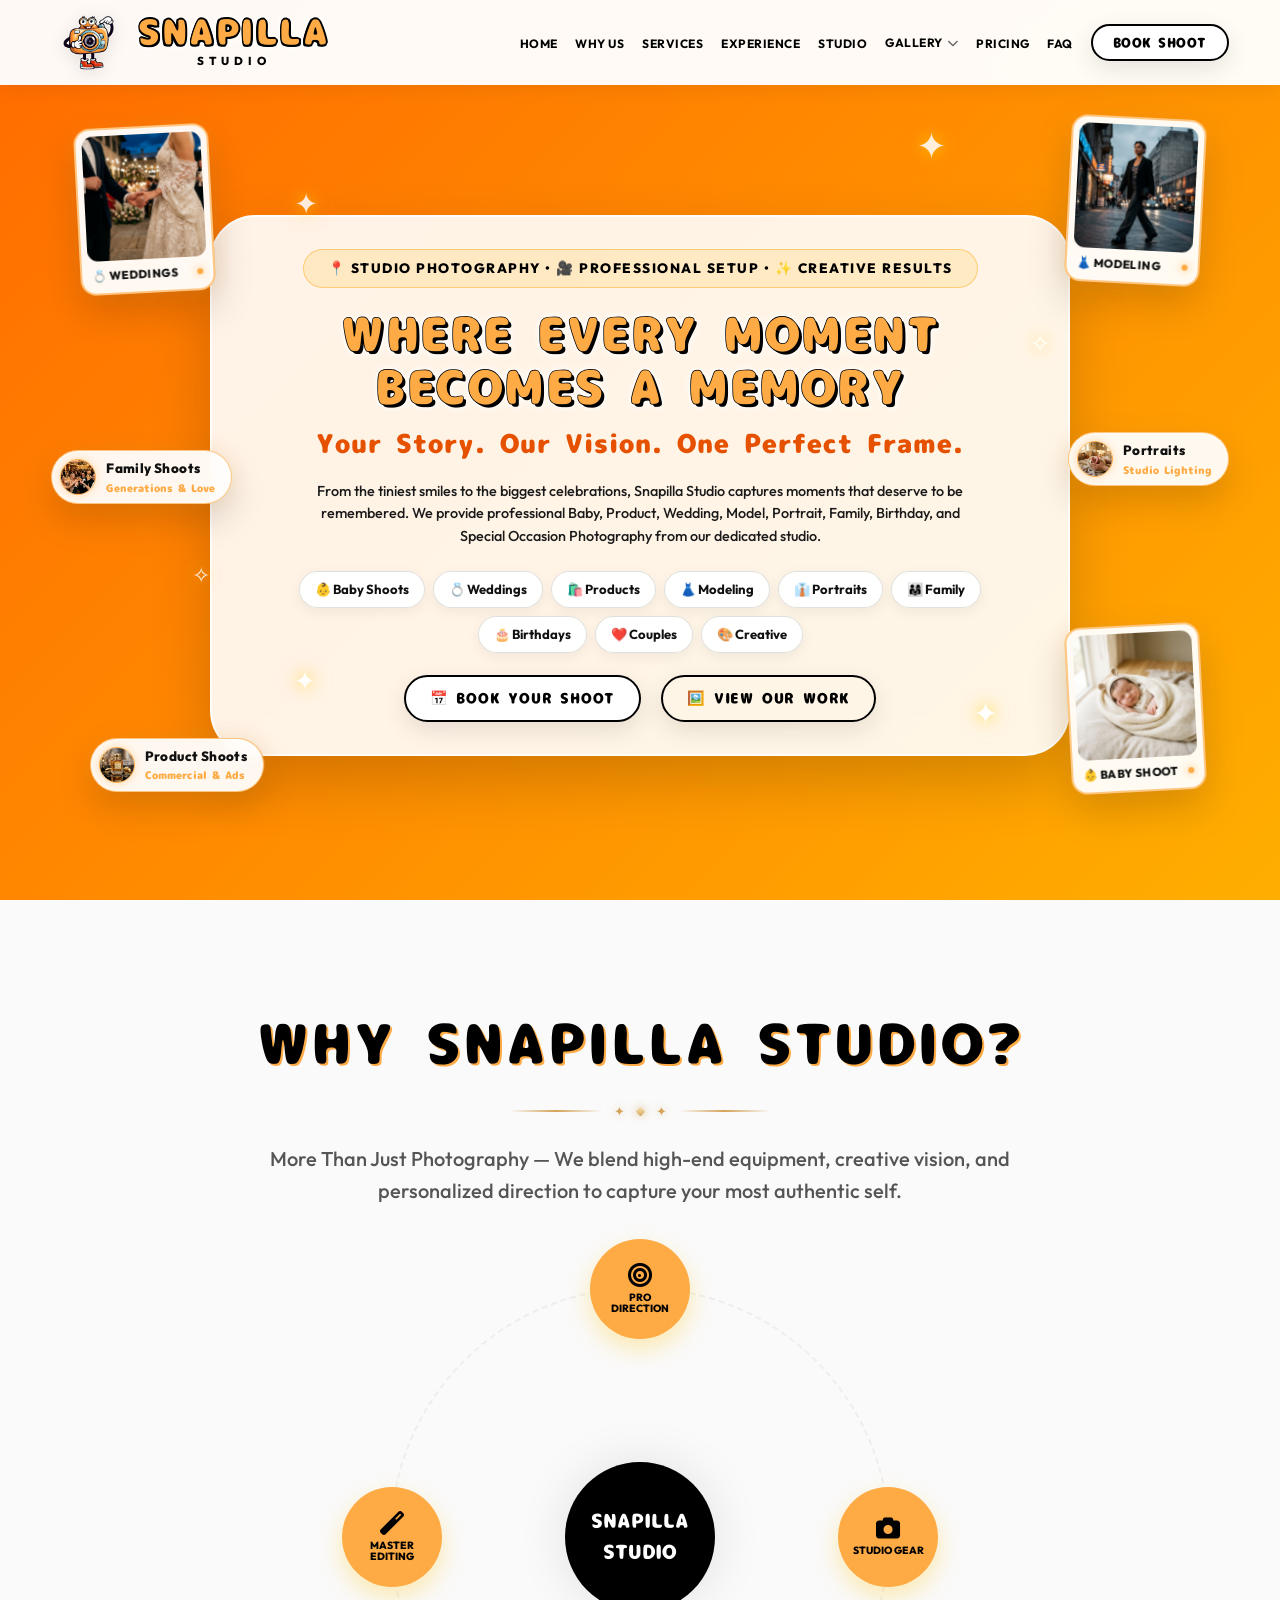
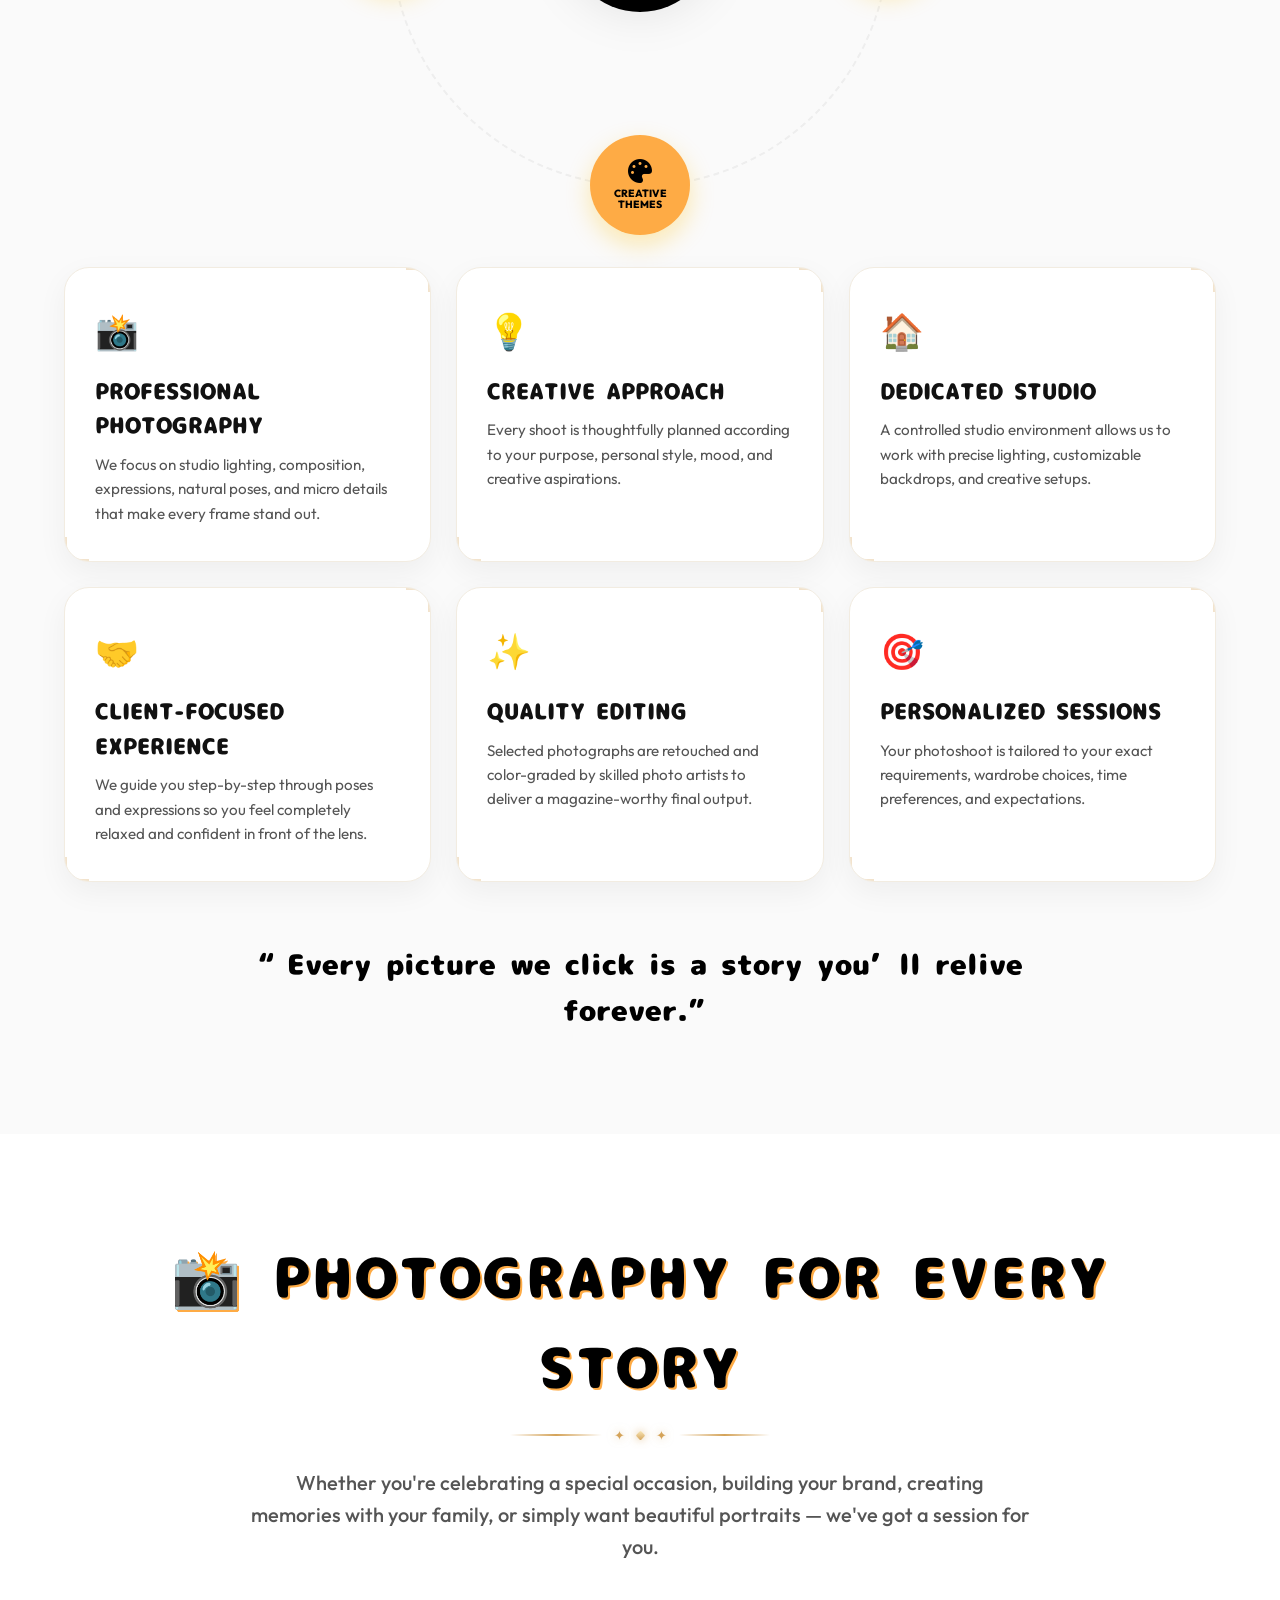
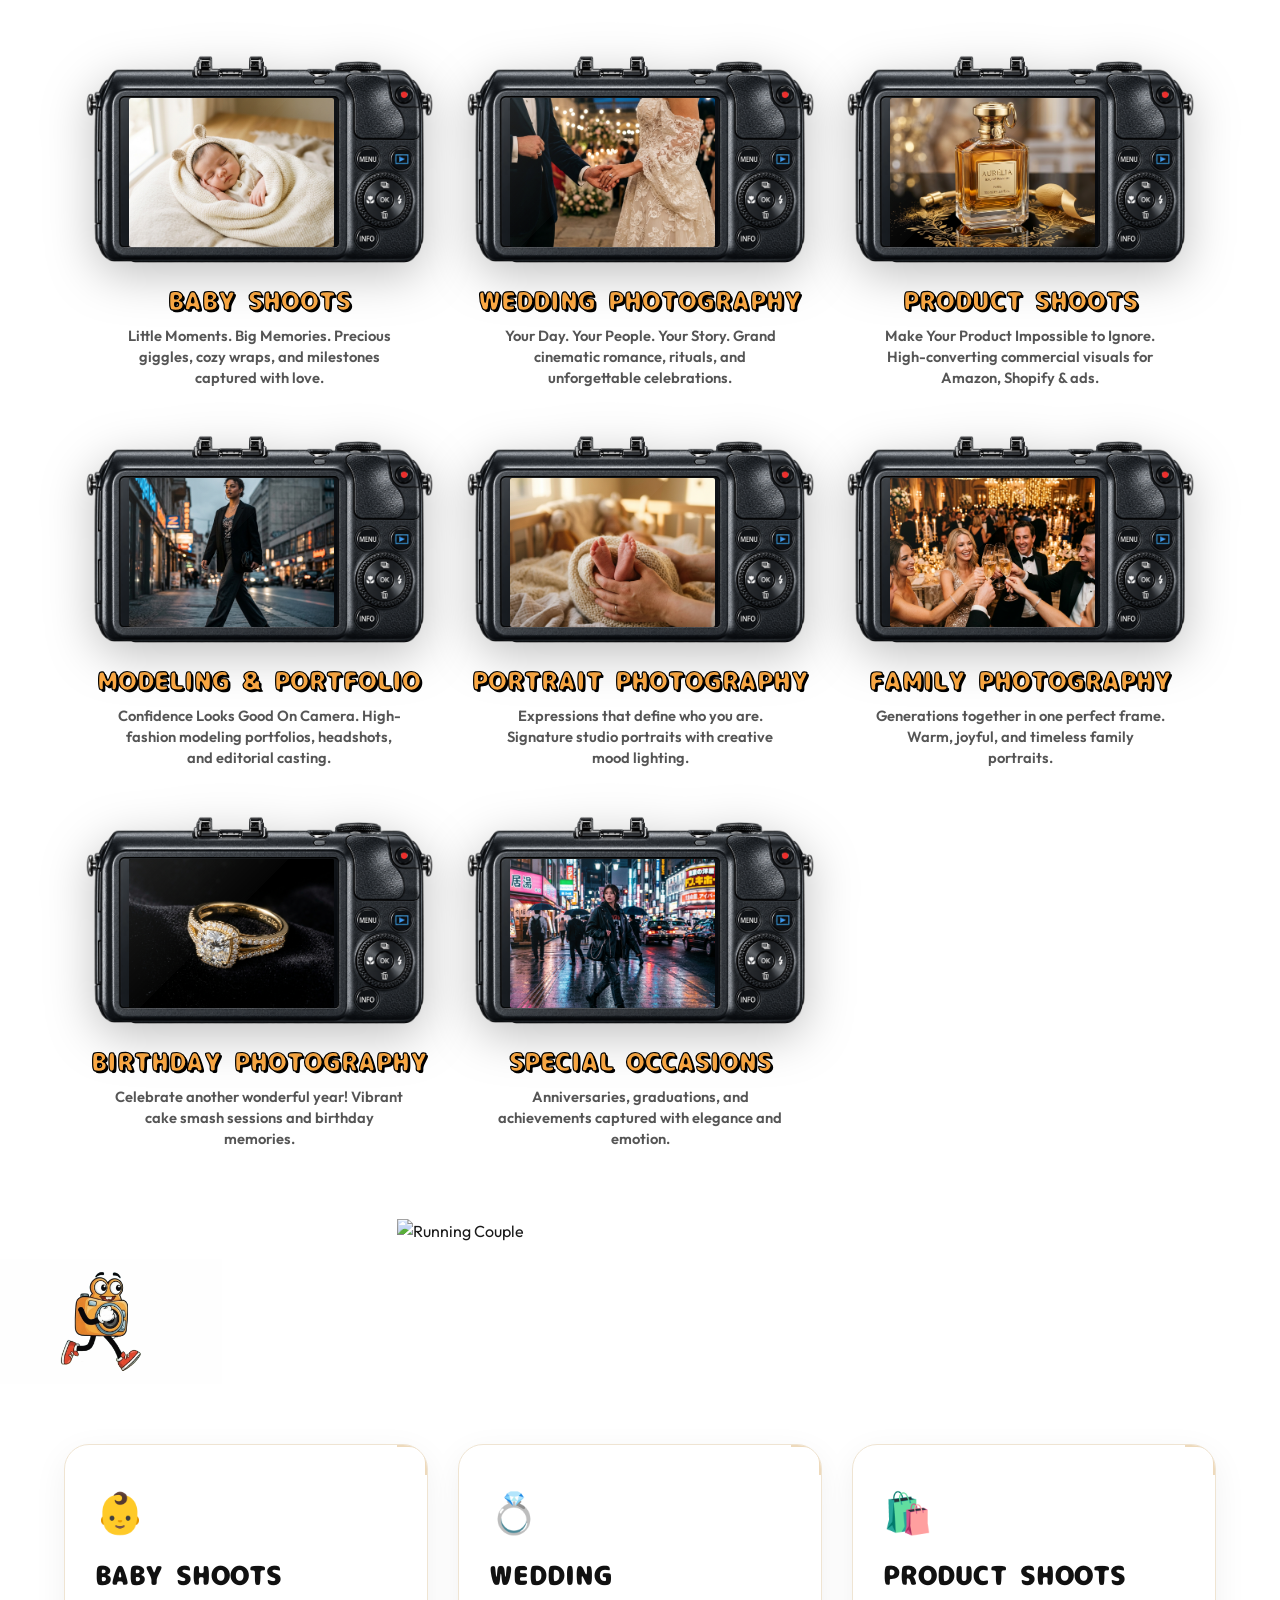
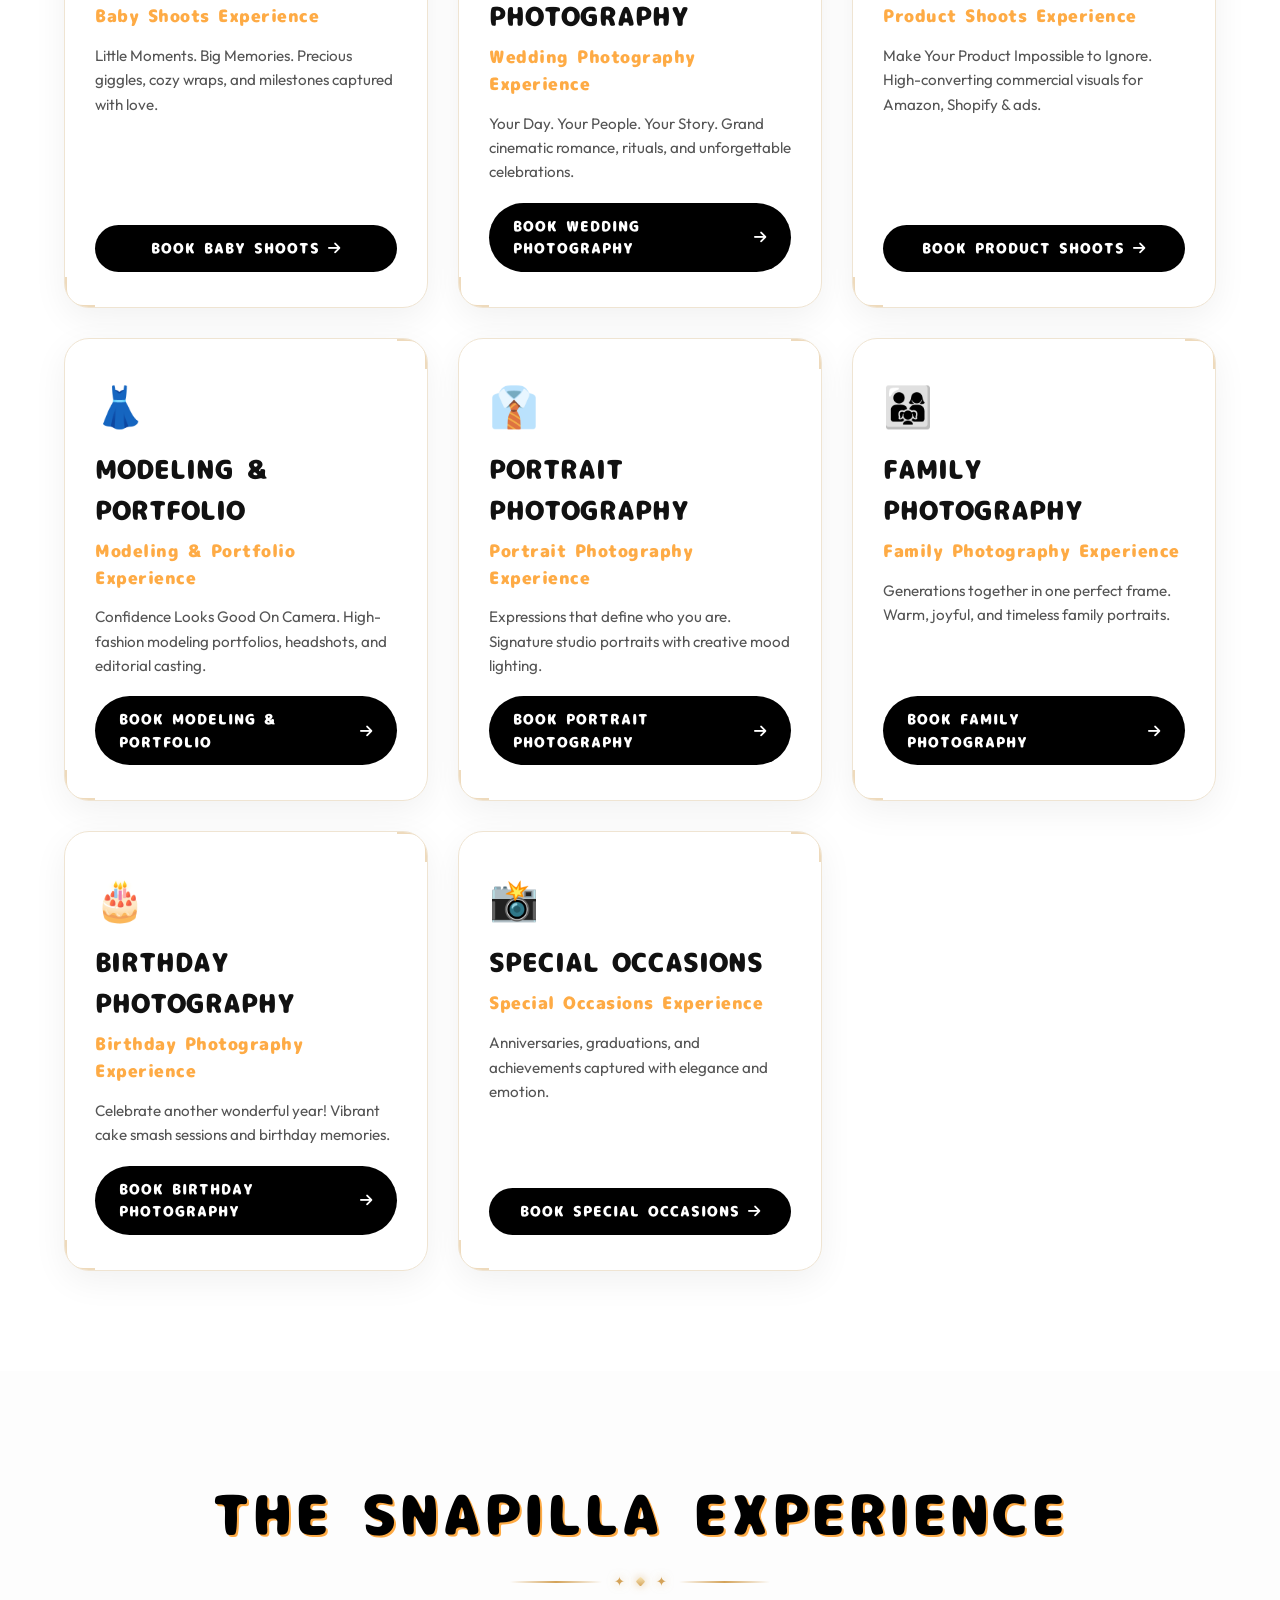
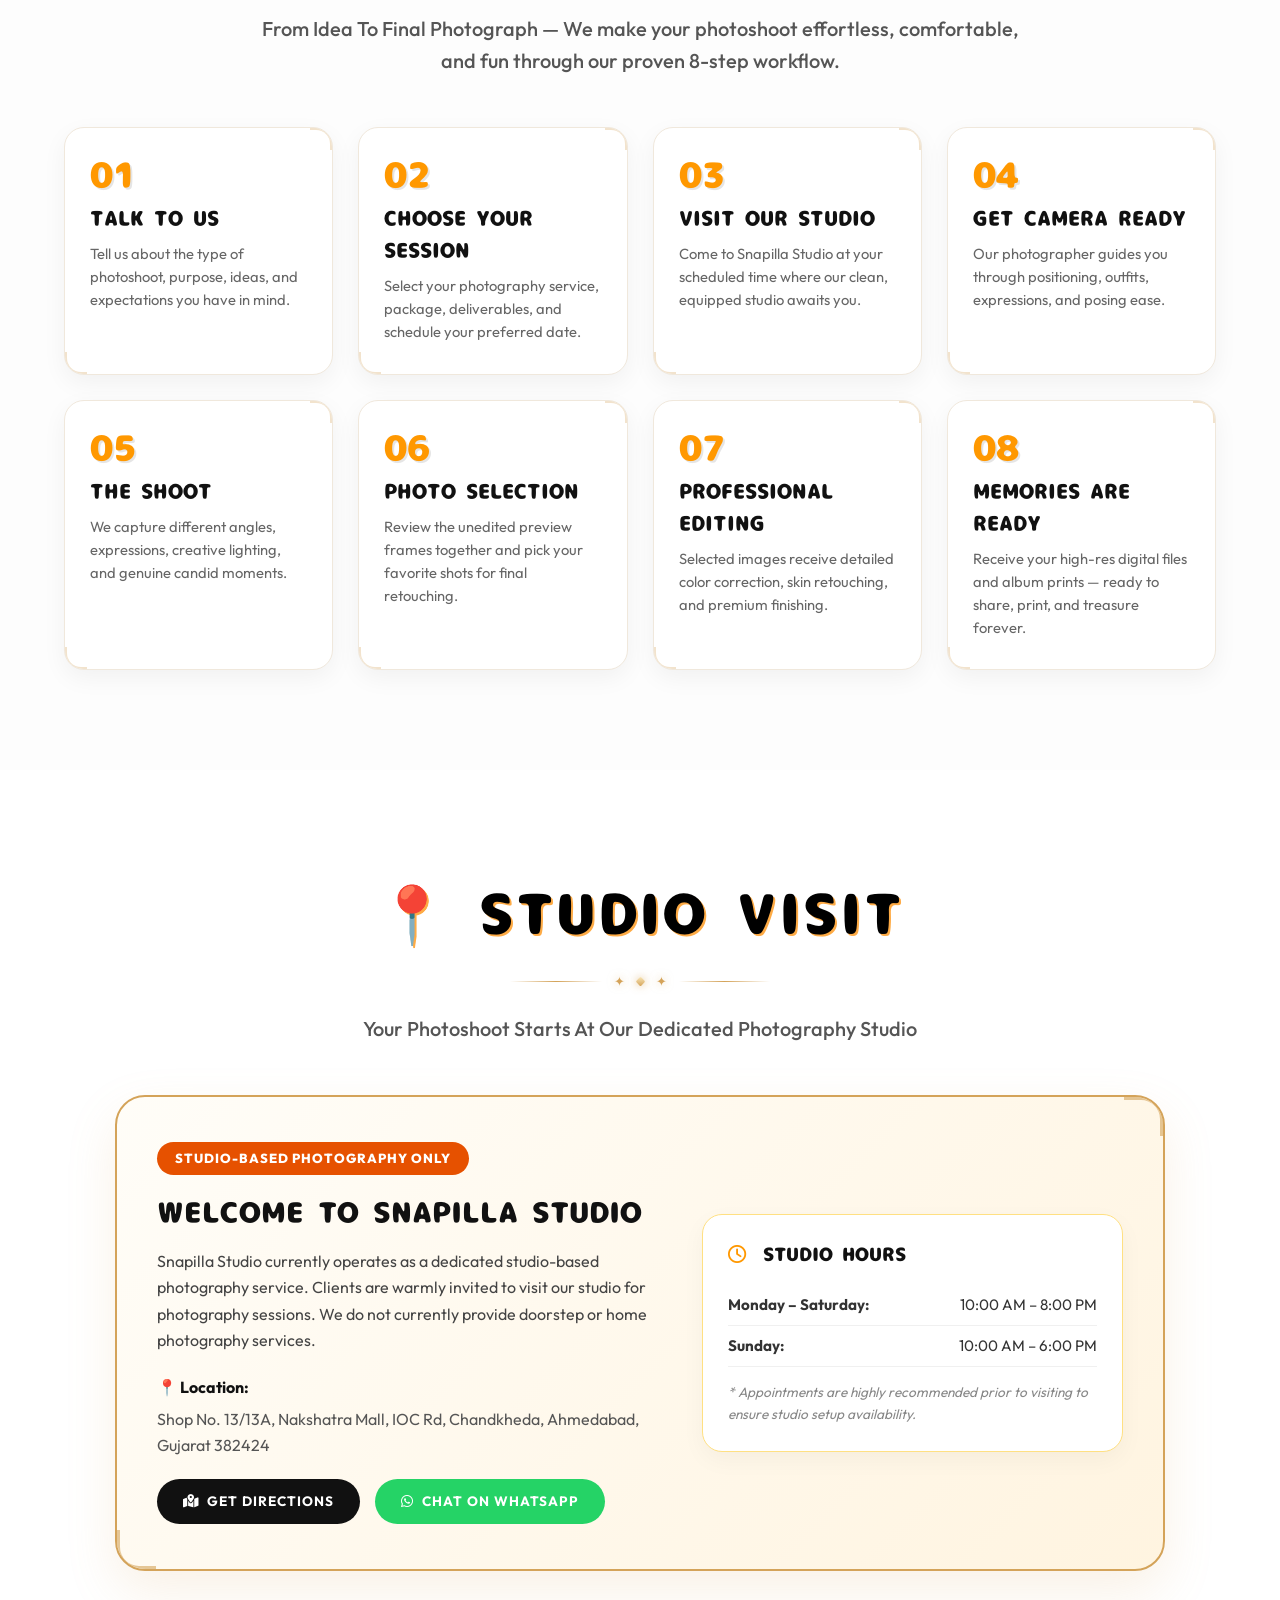
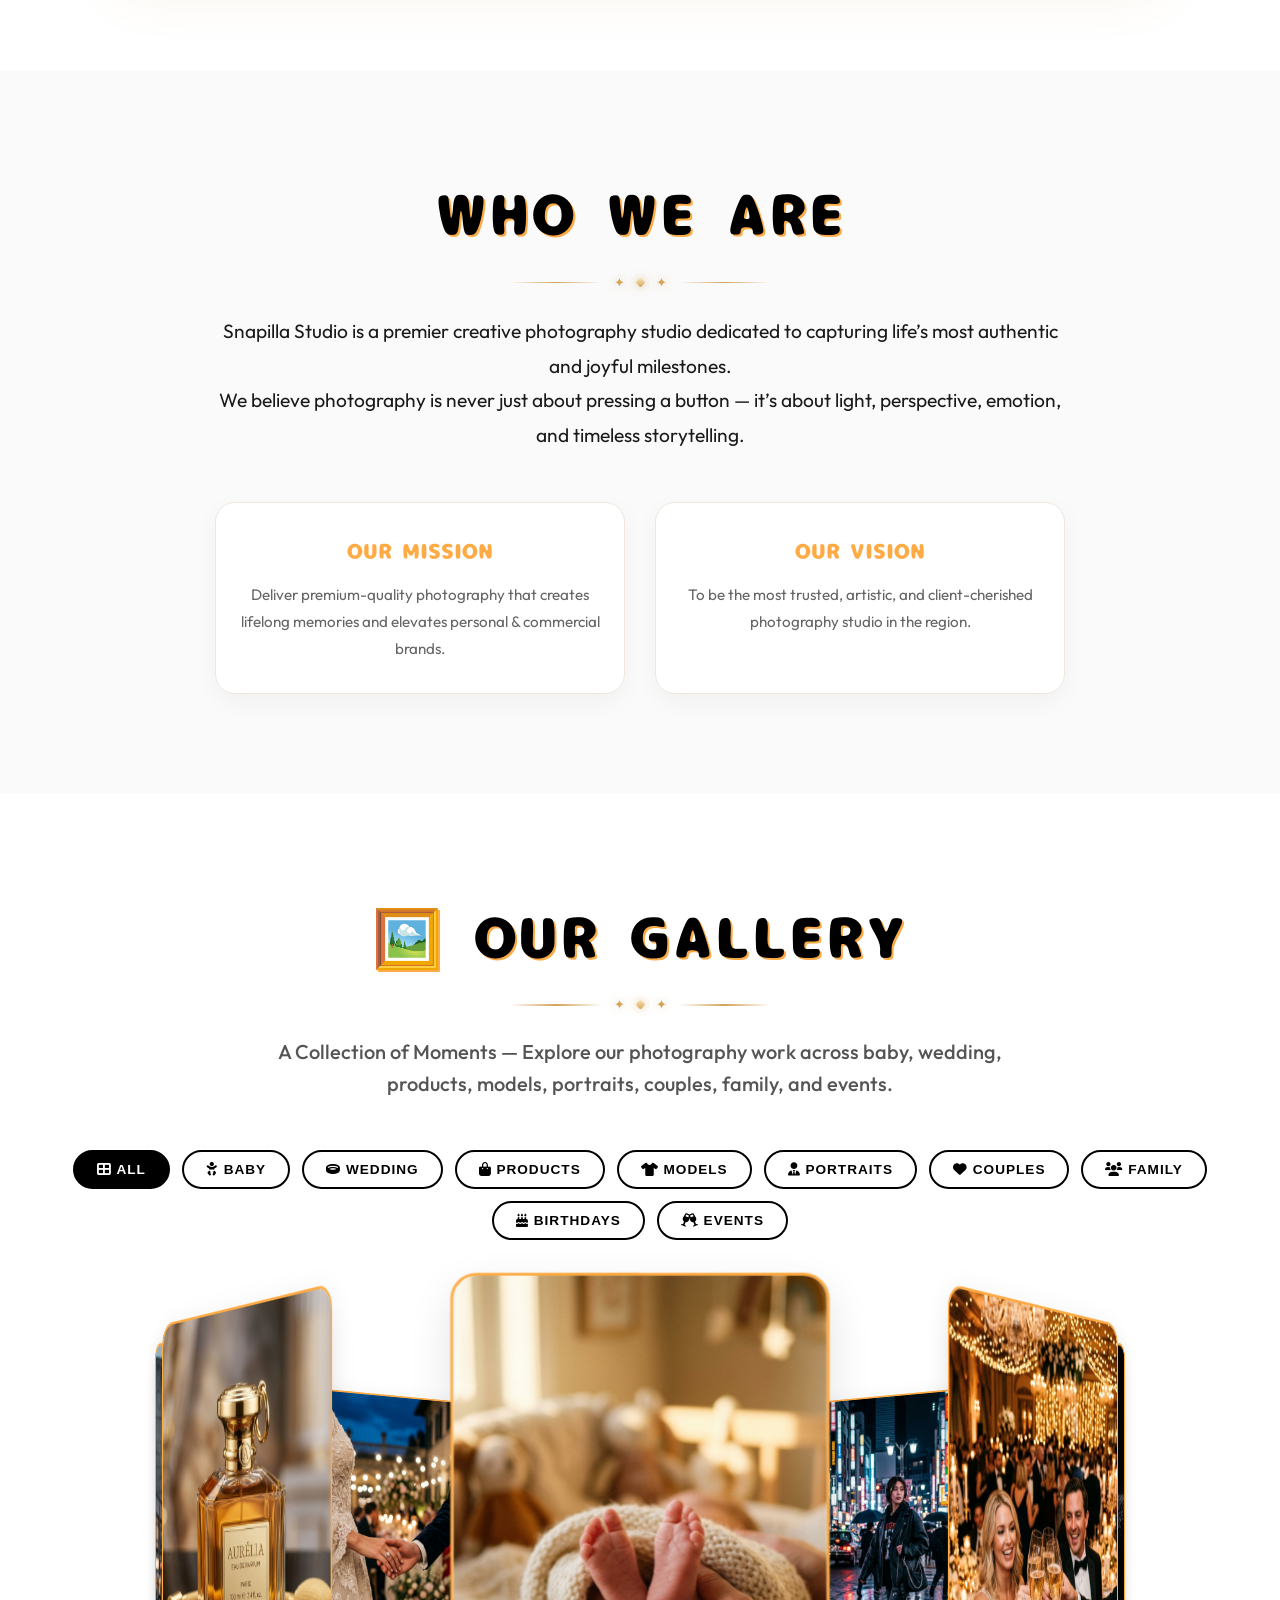
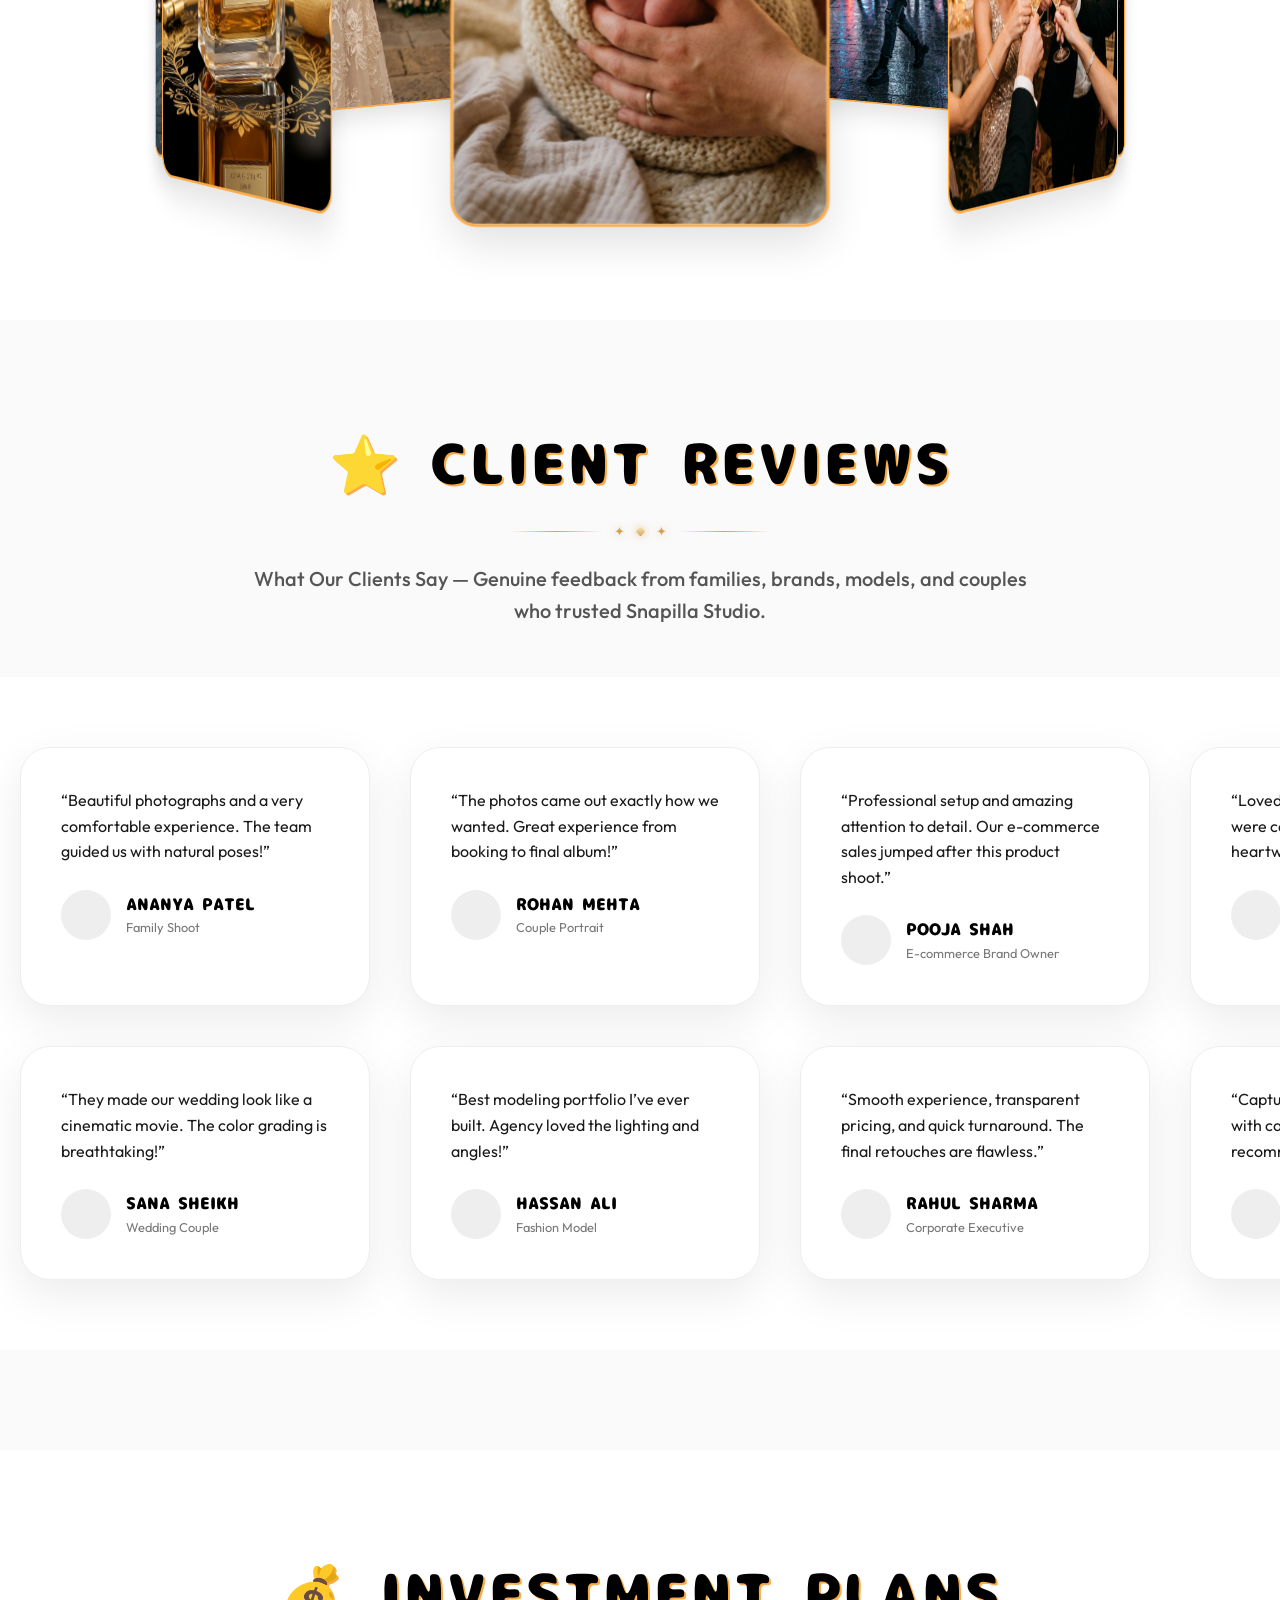
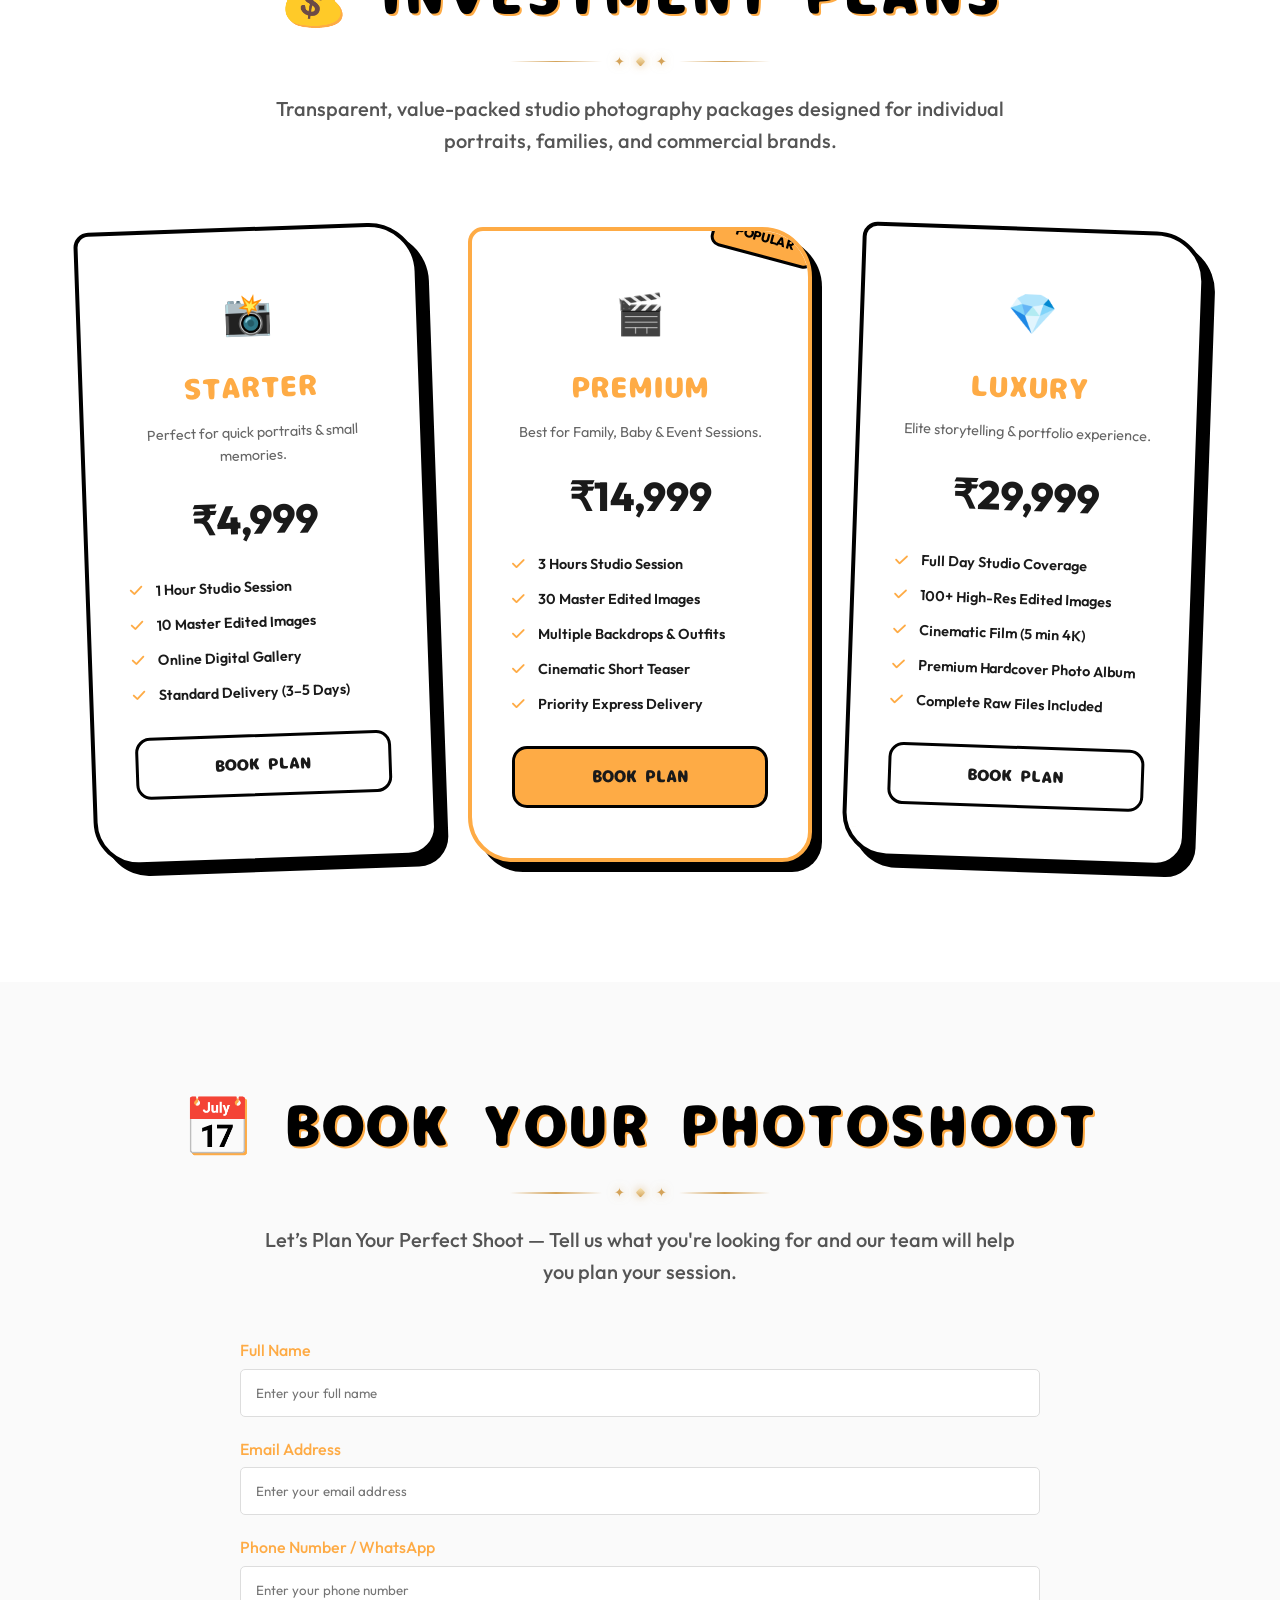
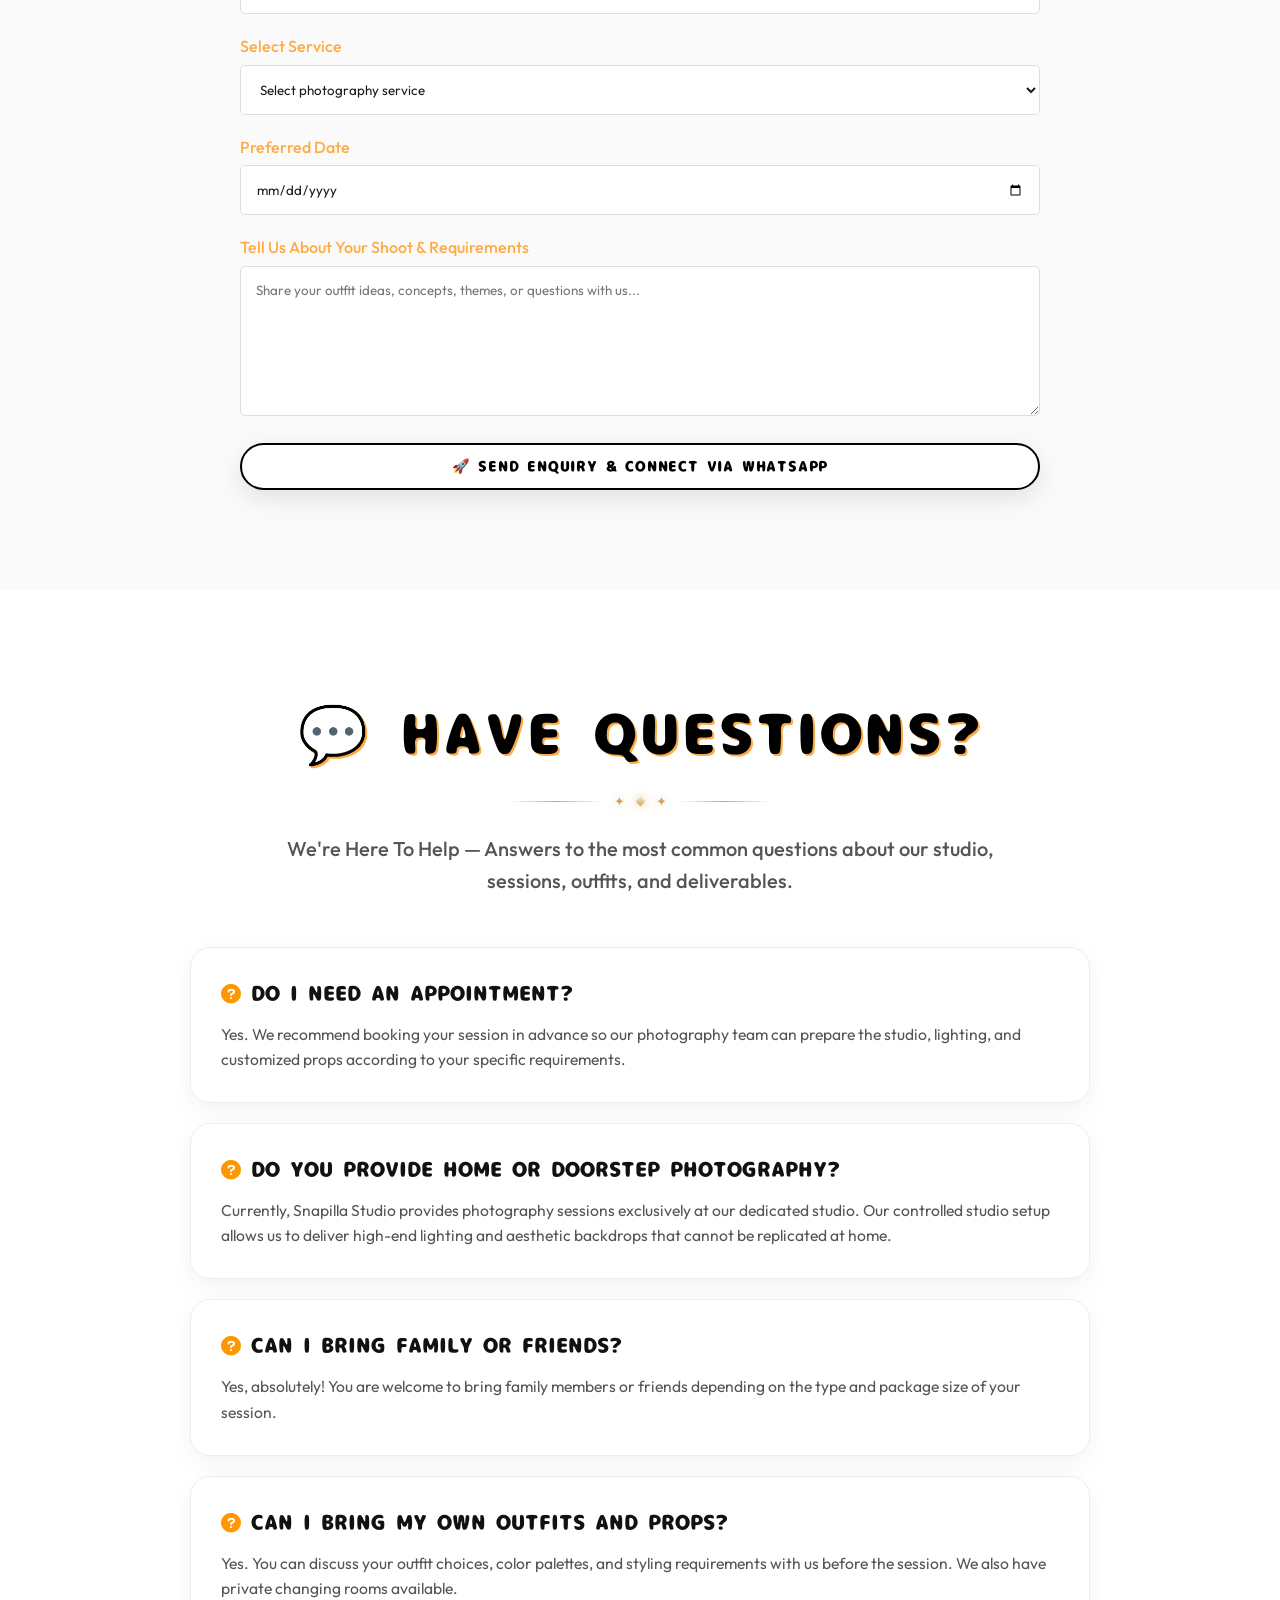
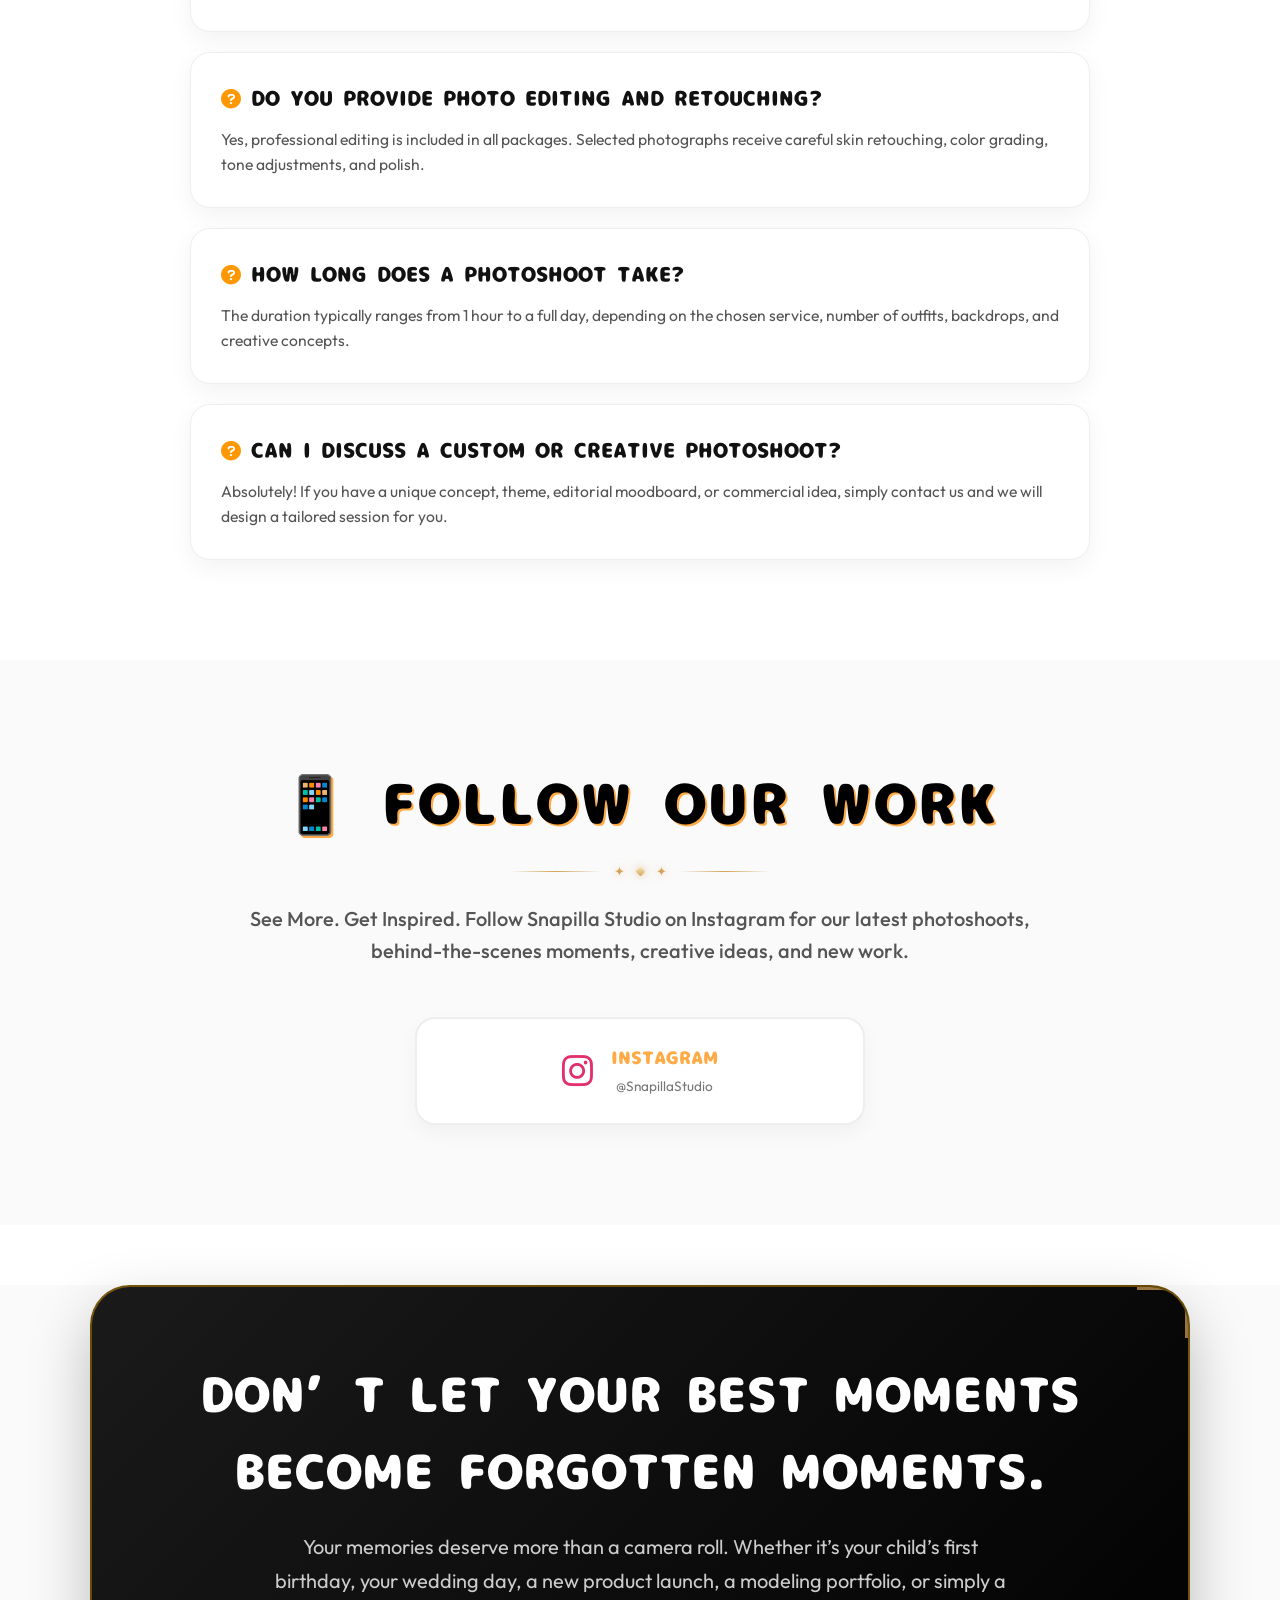
==== commit f334c14f: "Auto-heal local cache and ensure 8-card 3D rotational carousel persists across refreshes" ====
--- a/index.html
+++ b/index.html
@@ -5,7 +5,7 @@
     <meta name="viewport" content="width=device-width, initial-scale=1.0">
     <title>Snapilla Studio | Interactive Photography Experience</title>
     <meta name="description" content="Snapilla Studio - Premium photography with interactive burn reveal effects.">
-    <link rel="stylesheet" href="style.css">
+    <link rel="stylesheet" href="style.css?v=5.1">
     <link rel="stylesheet" href="https://cdnjs.cloudflare.com/ajax/libs/font-awesome/6.0.0/css/all.min.css">
     <link href="https://fonts.googleapis.com/css2?family=Baloo+2:wght@800&family=Outfit:wght@400;700&display=swap" rel="stylesheet">
     <style>
@@ -3435,13 +3435,13 @@
     <script src="https://www.gstatic.com/firebasejs/10.8.0/firebase-app-compat.js"></script>
     <script src="https://www.gstatic.com/firebasejs/10.8.0/firebase-auth-compat.js"></script>
     <script src="https://www.gstatic.com/firebasejs/10.8.0/firebase-firestore-compat.js"></script>
-    <script src="firebase-config.js?v=4.0"></script>
+    <script src="firebase-config.js?v=5.1"></script>
 
     <!-- Dependencies -->
     <script src="https://cdnjs.cloudflare.com/ajax/libs/three.js/r128/three.min.js"></script>
     <script src="https://cdnjs.cloudflare.com/ajax/libs/gsap/3.9.1/gsap.min.js"></script>
-    <script src="webgl.js?v=4.0"></script>
-    <script src="script.js?v=4.0"></script>
+    <script src="webgl.js?v=5.1"></script>
+    <script src="script.js?v=5.1"></script>
 
     <!-- Standalone WhatsApp Booking Trigger Backup -->
     <script>
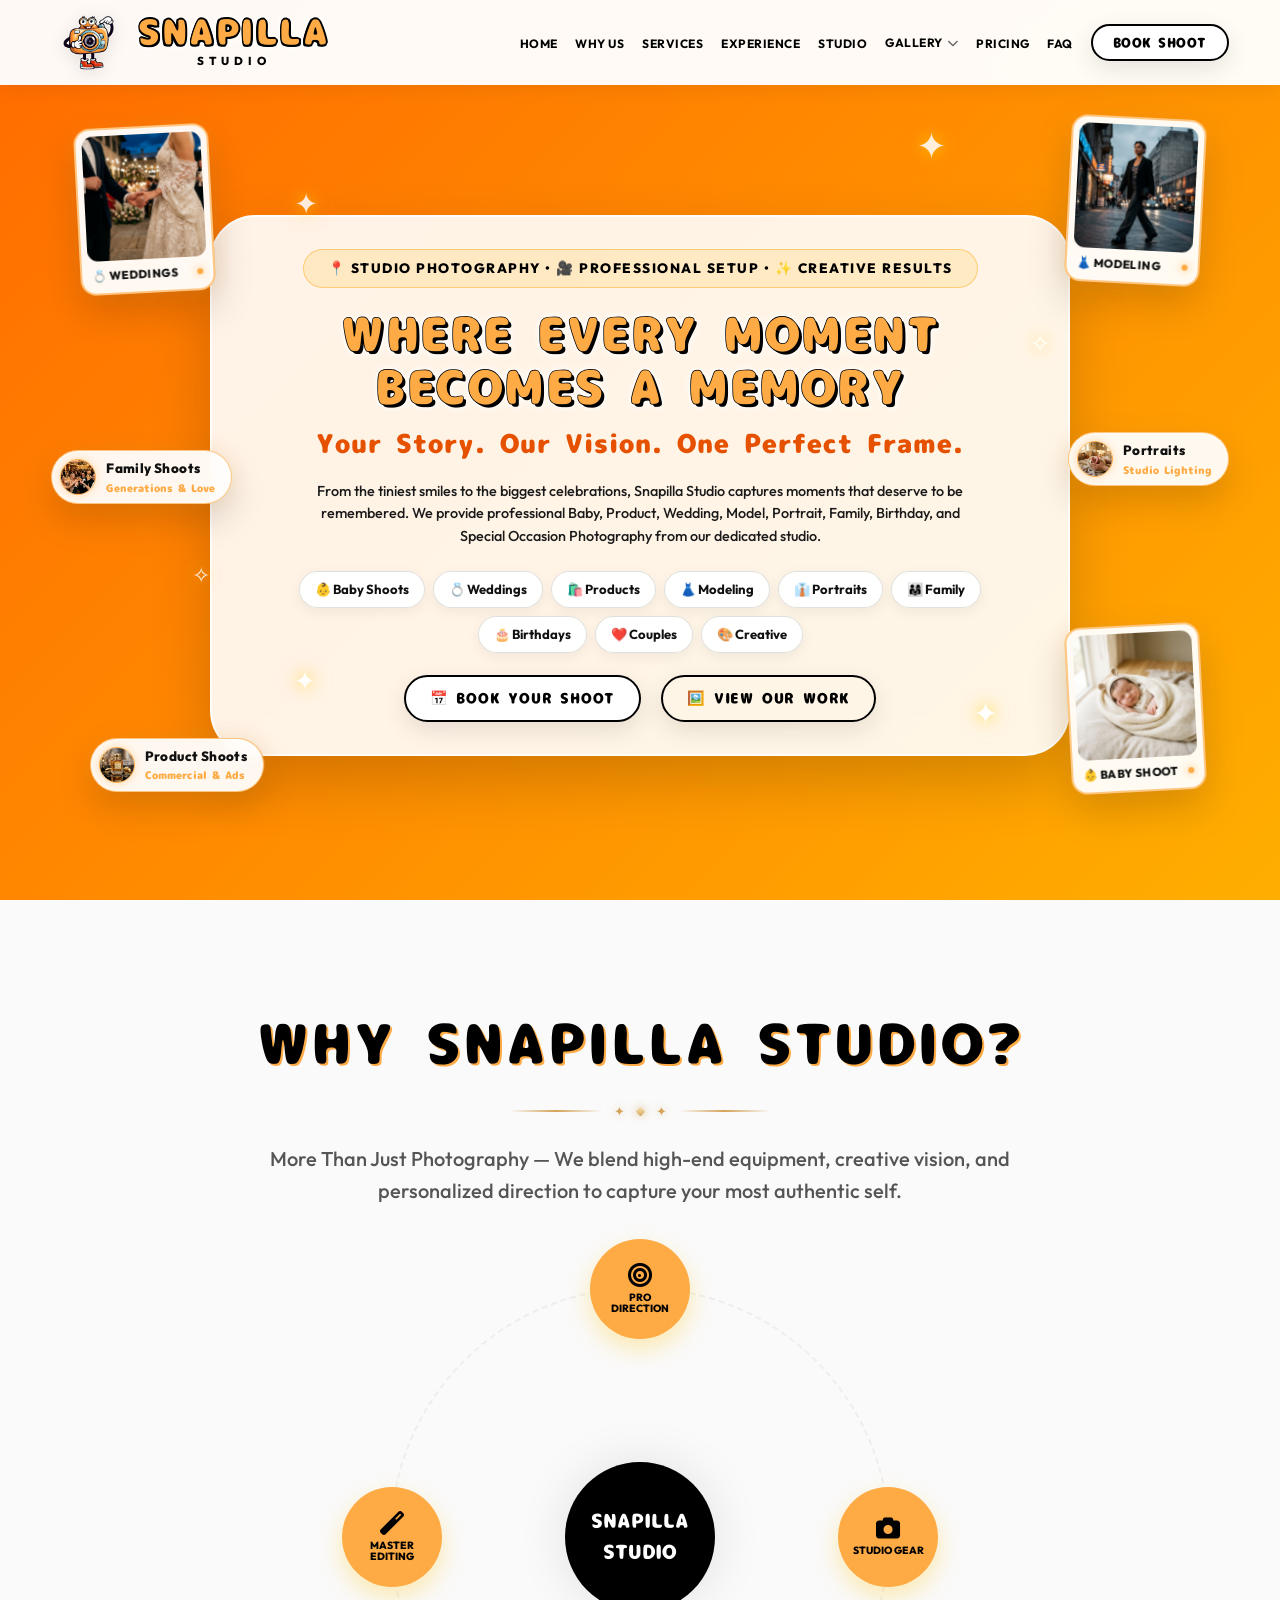
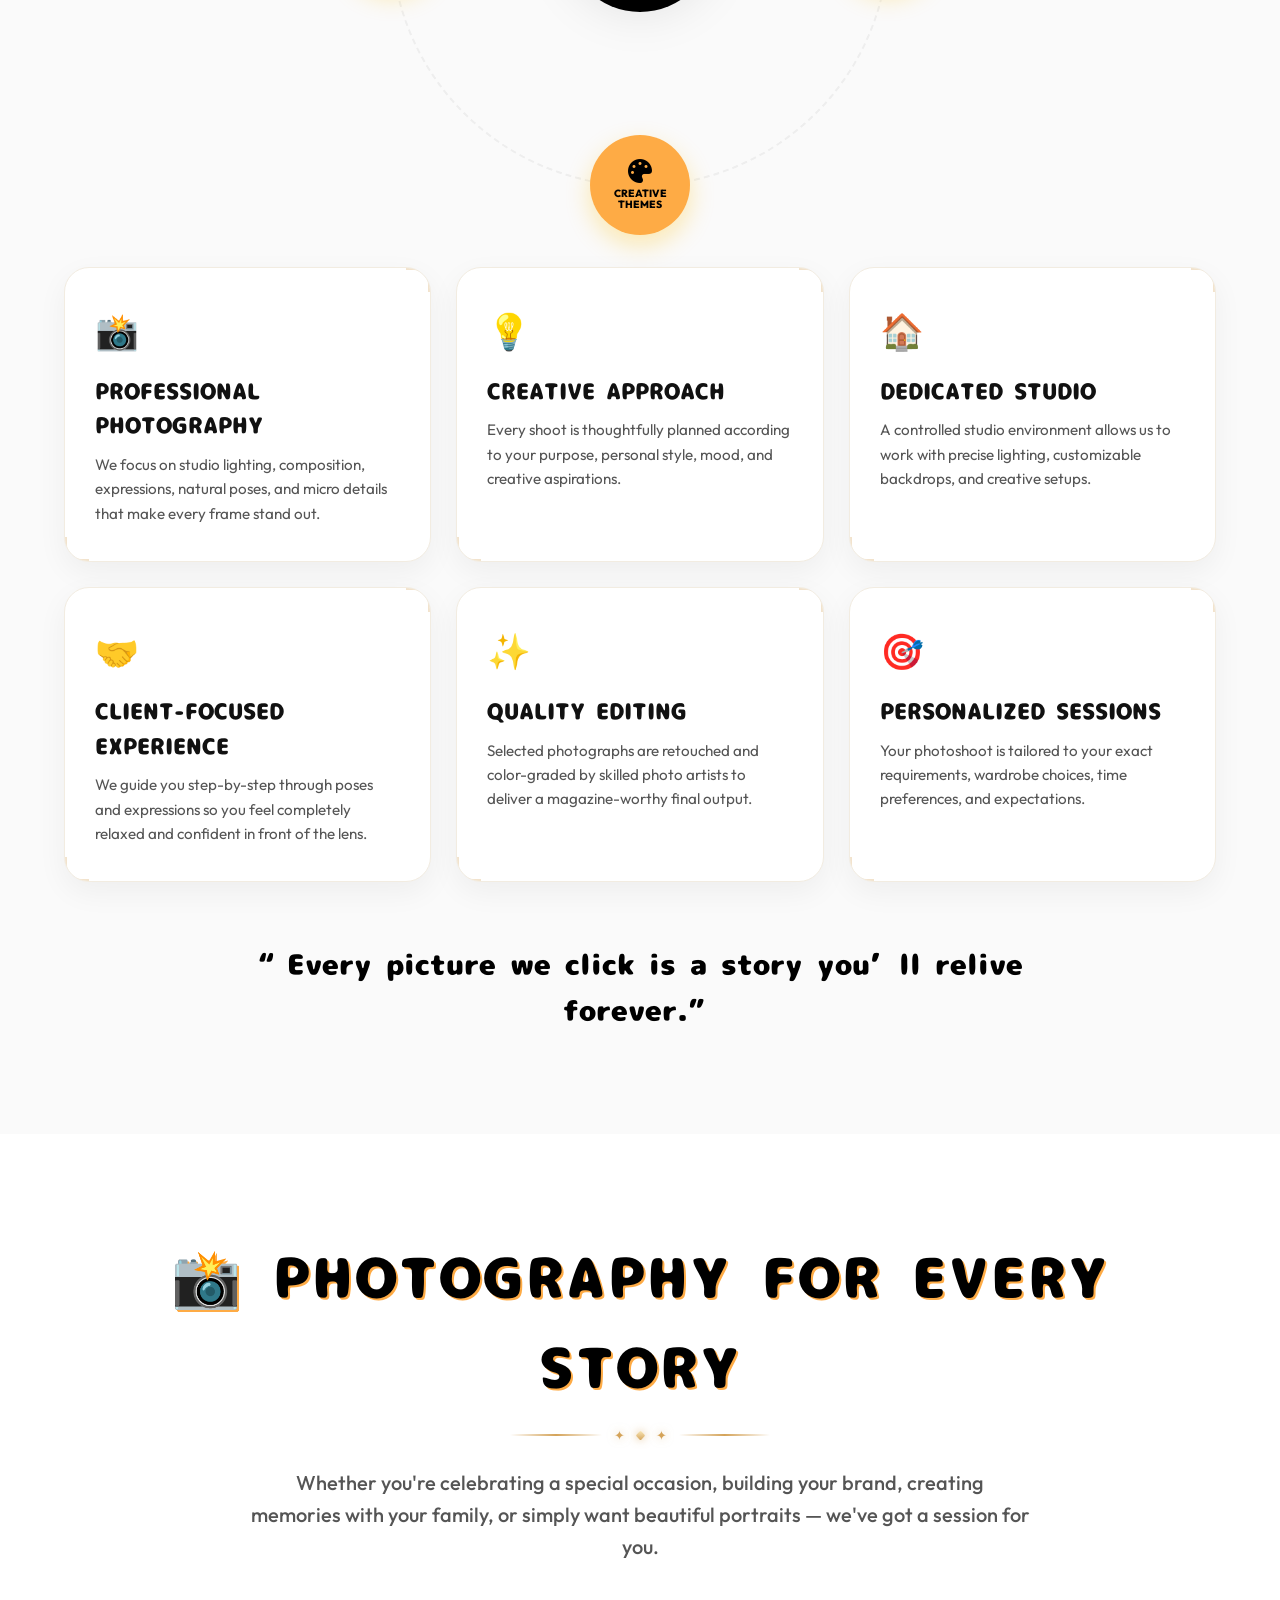
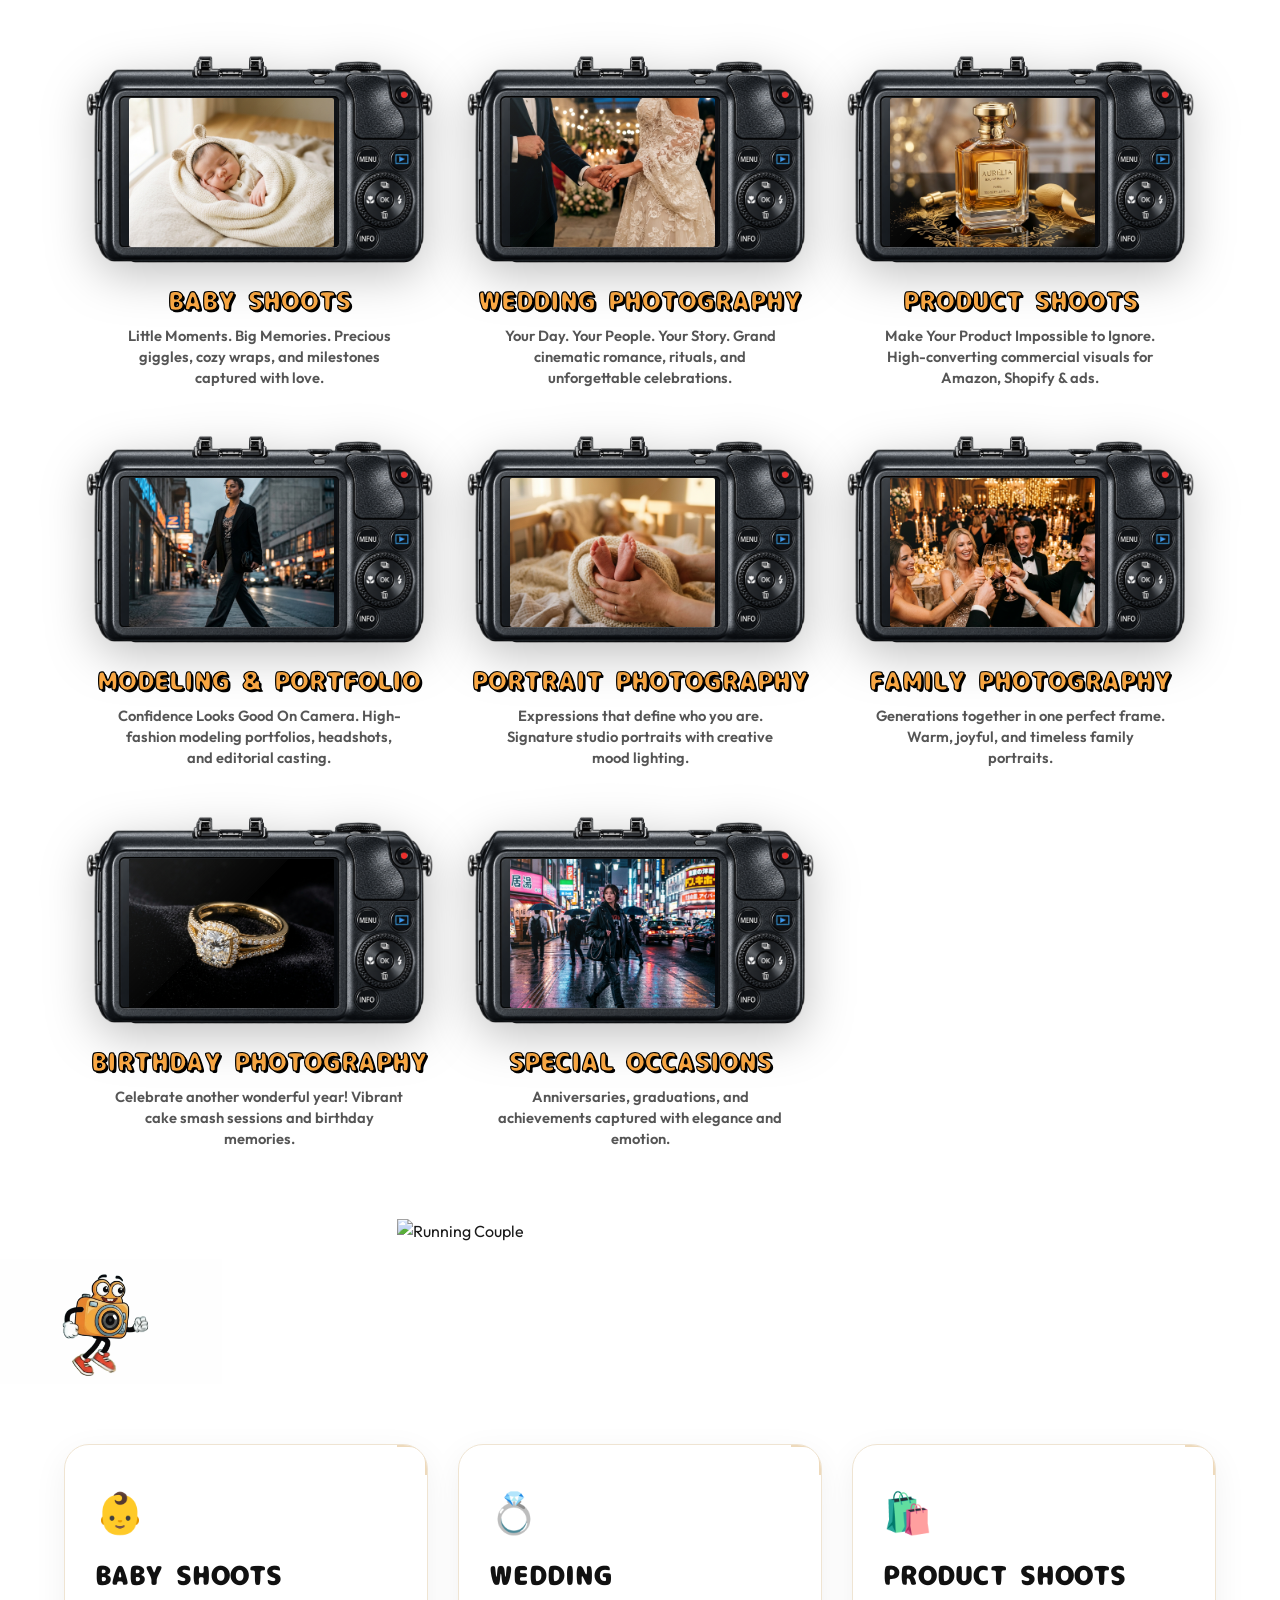
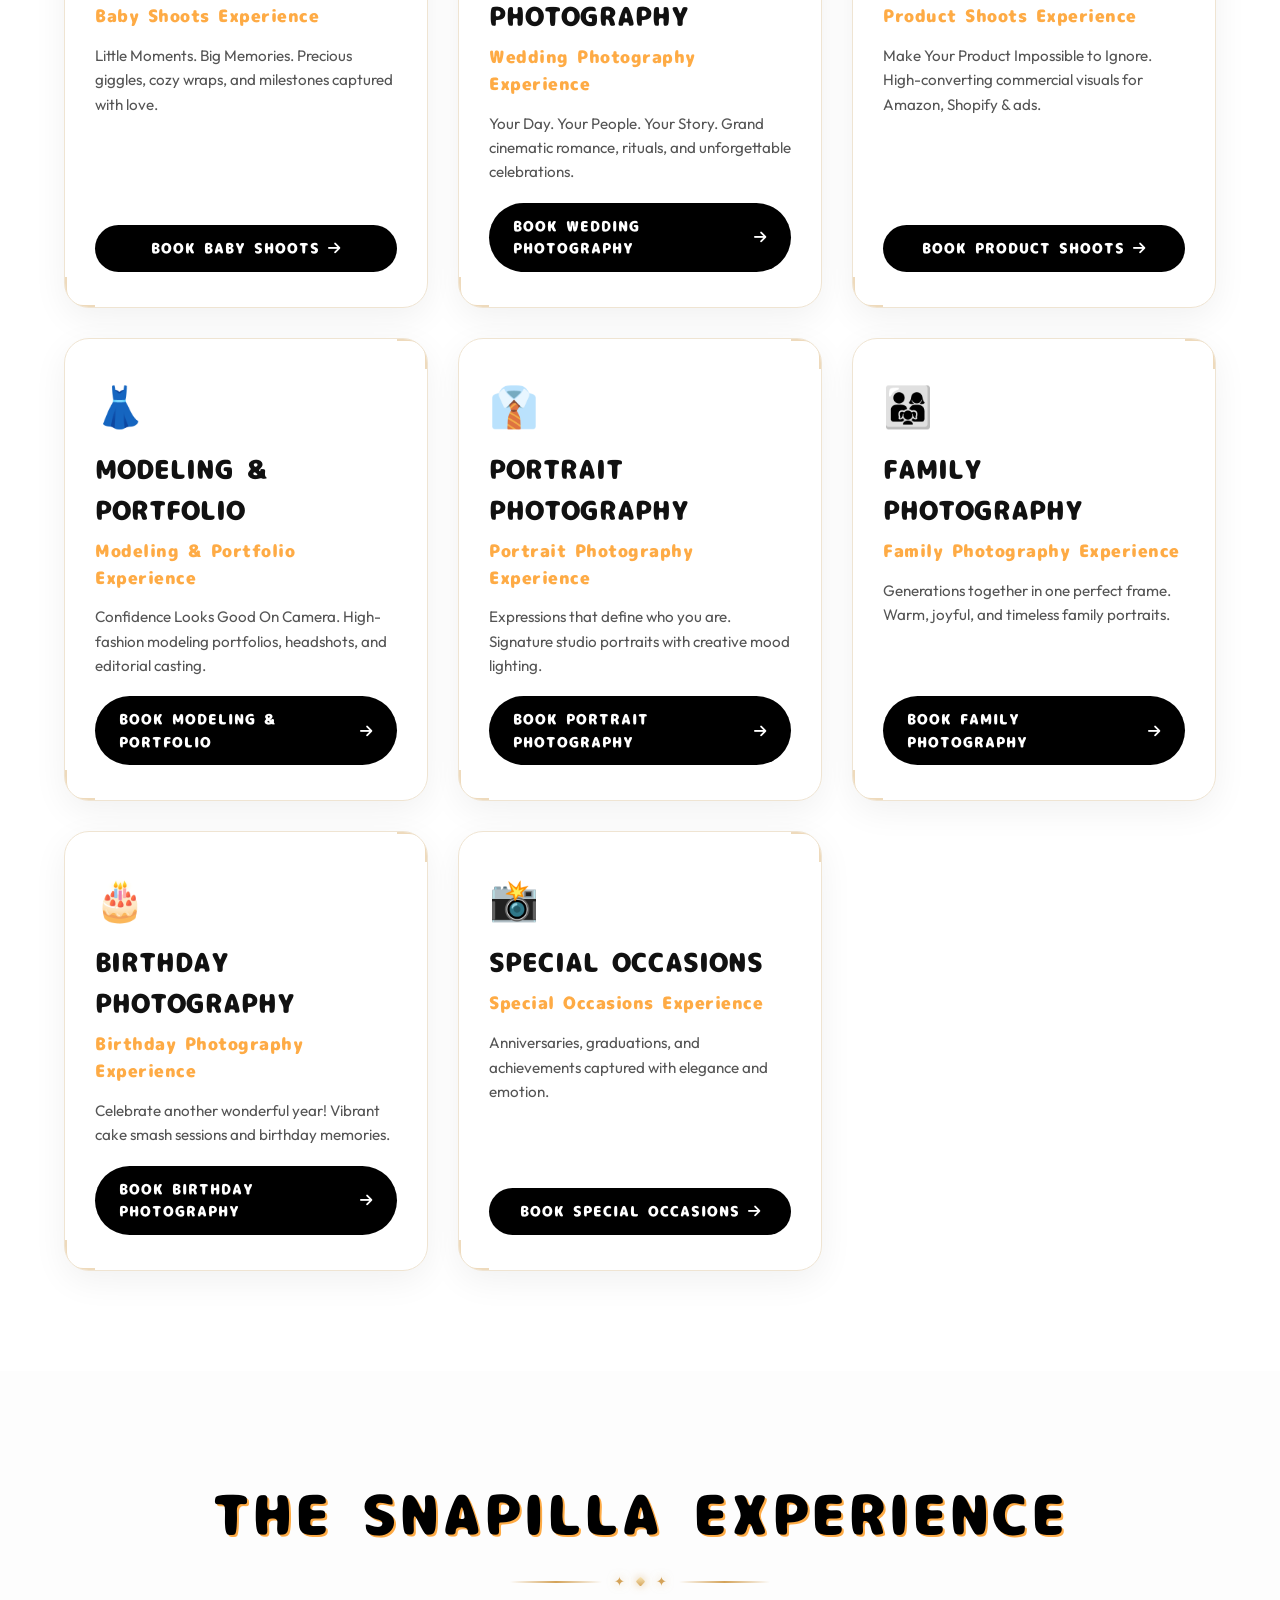
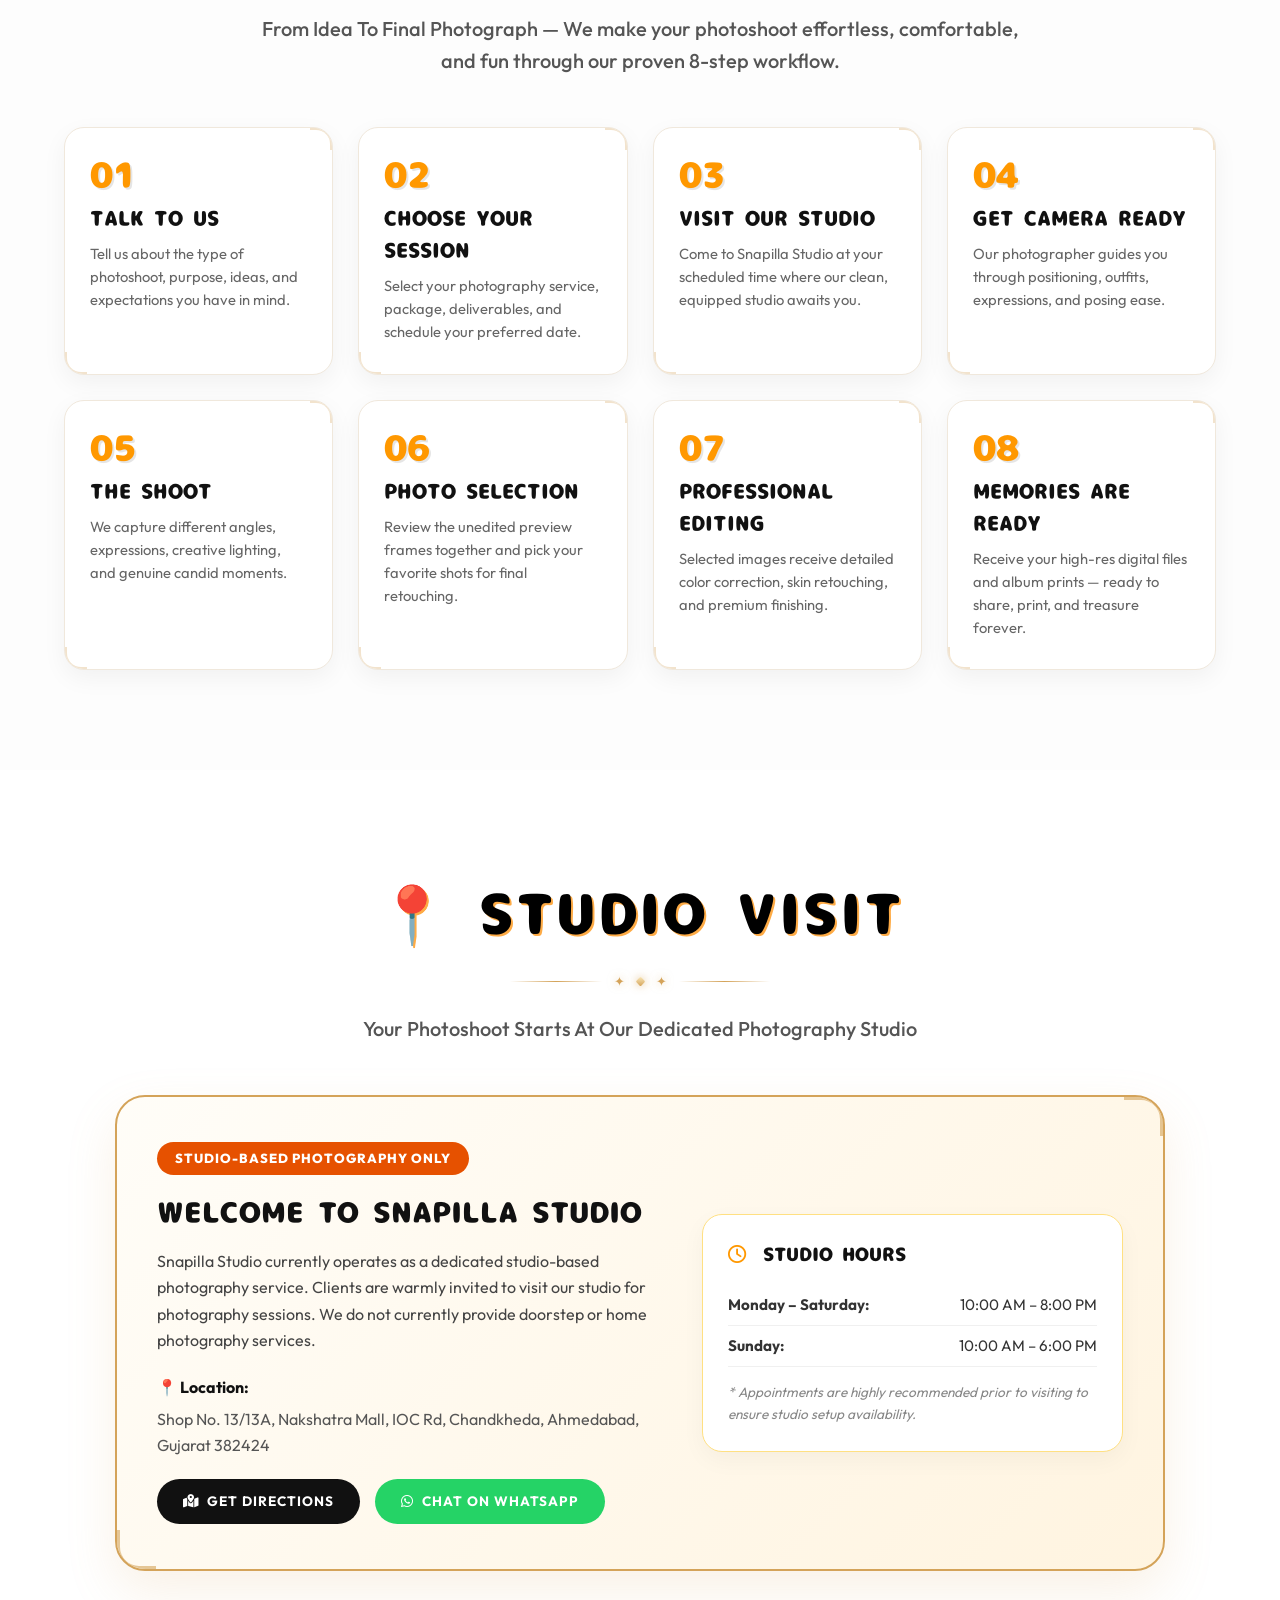
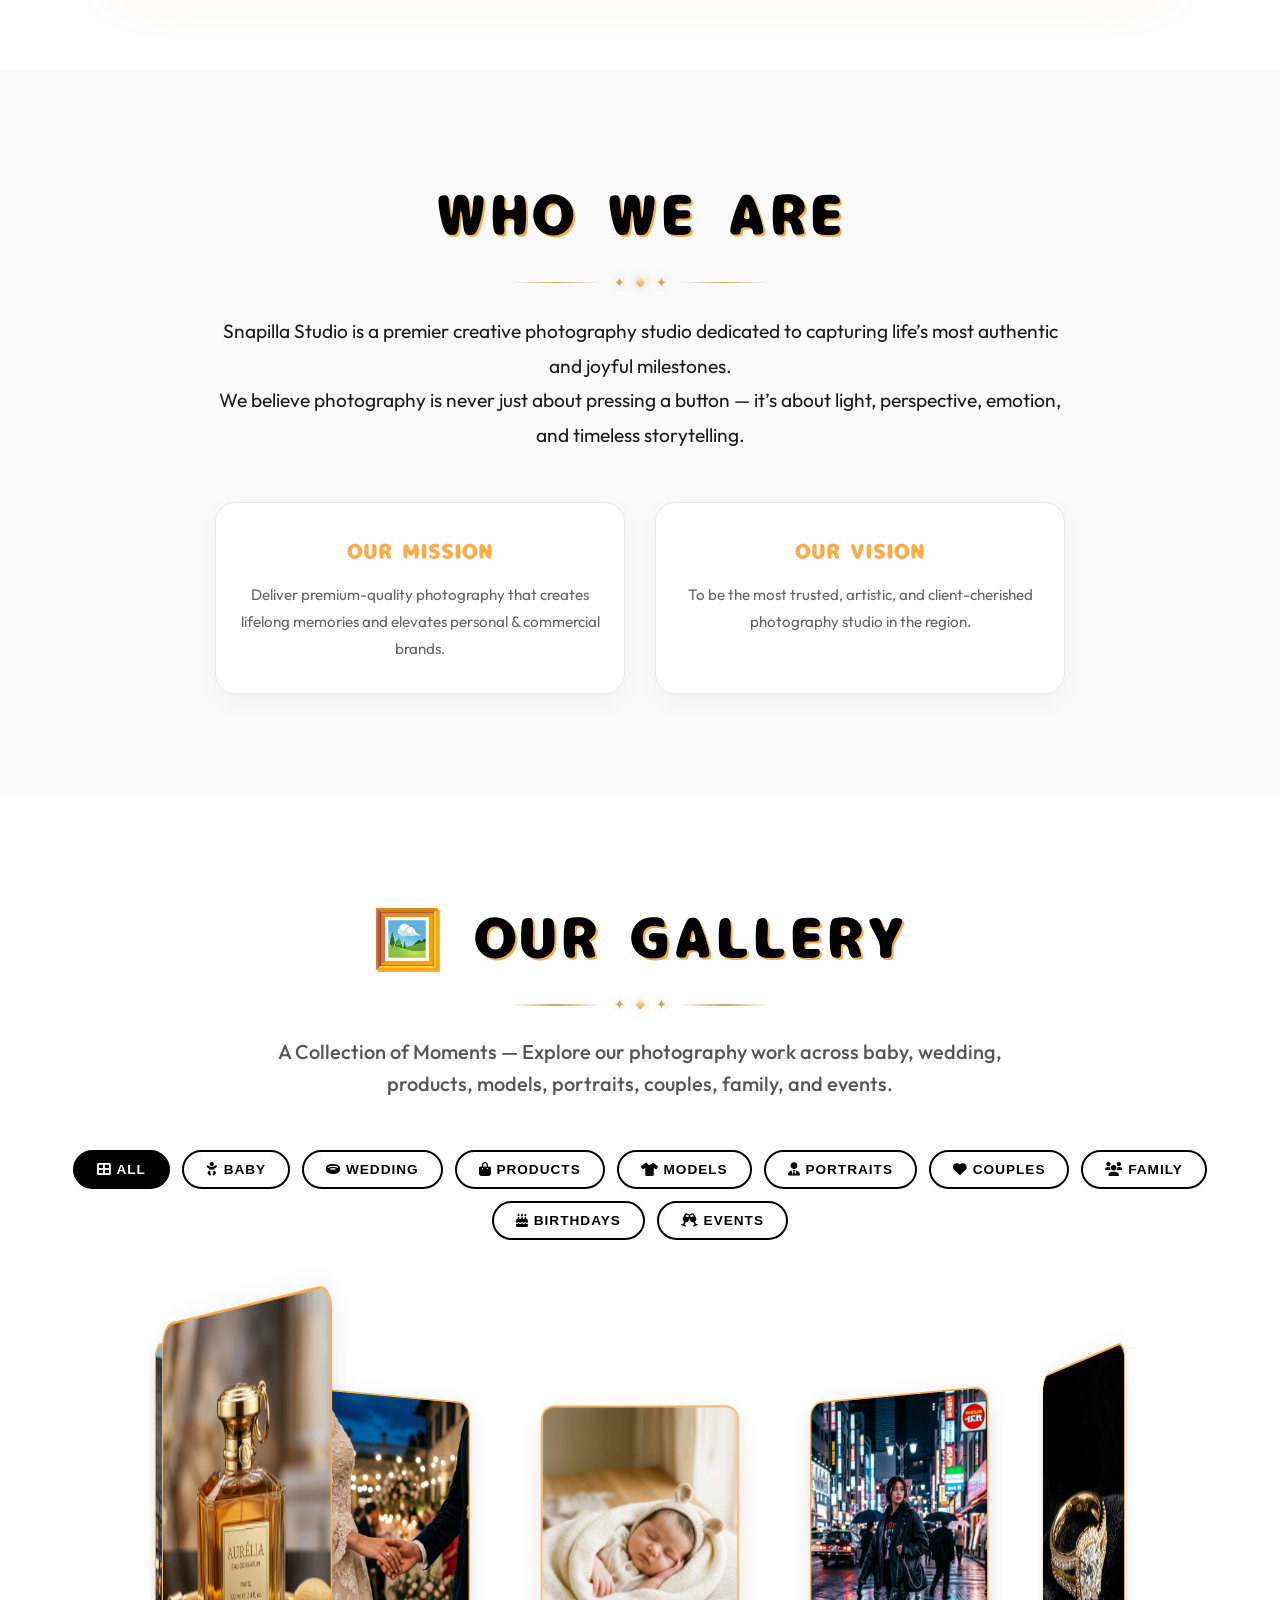
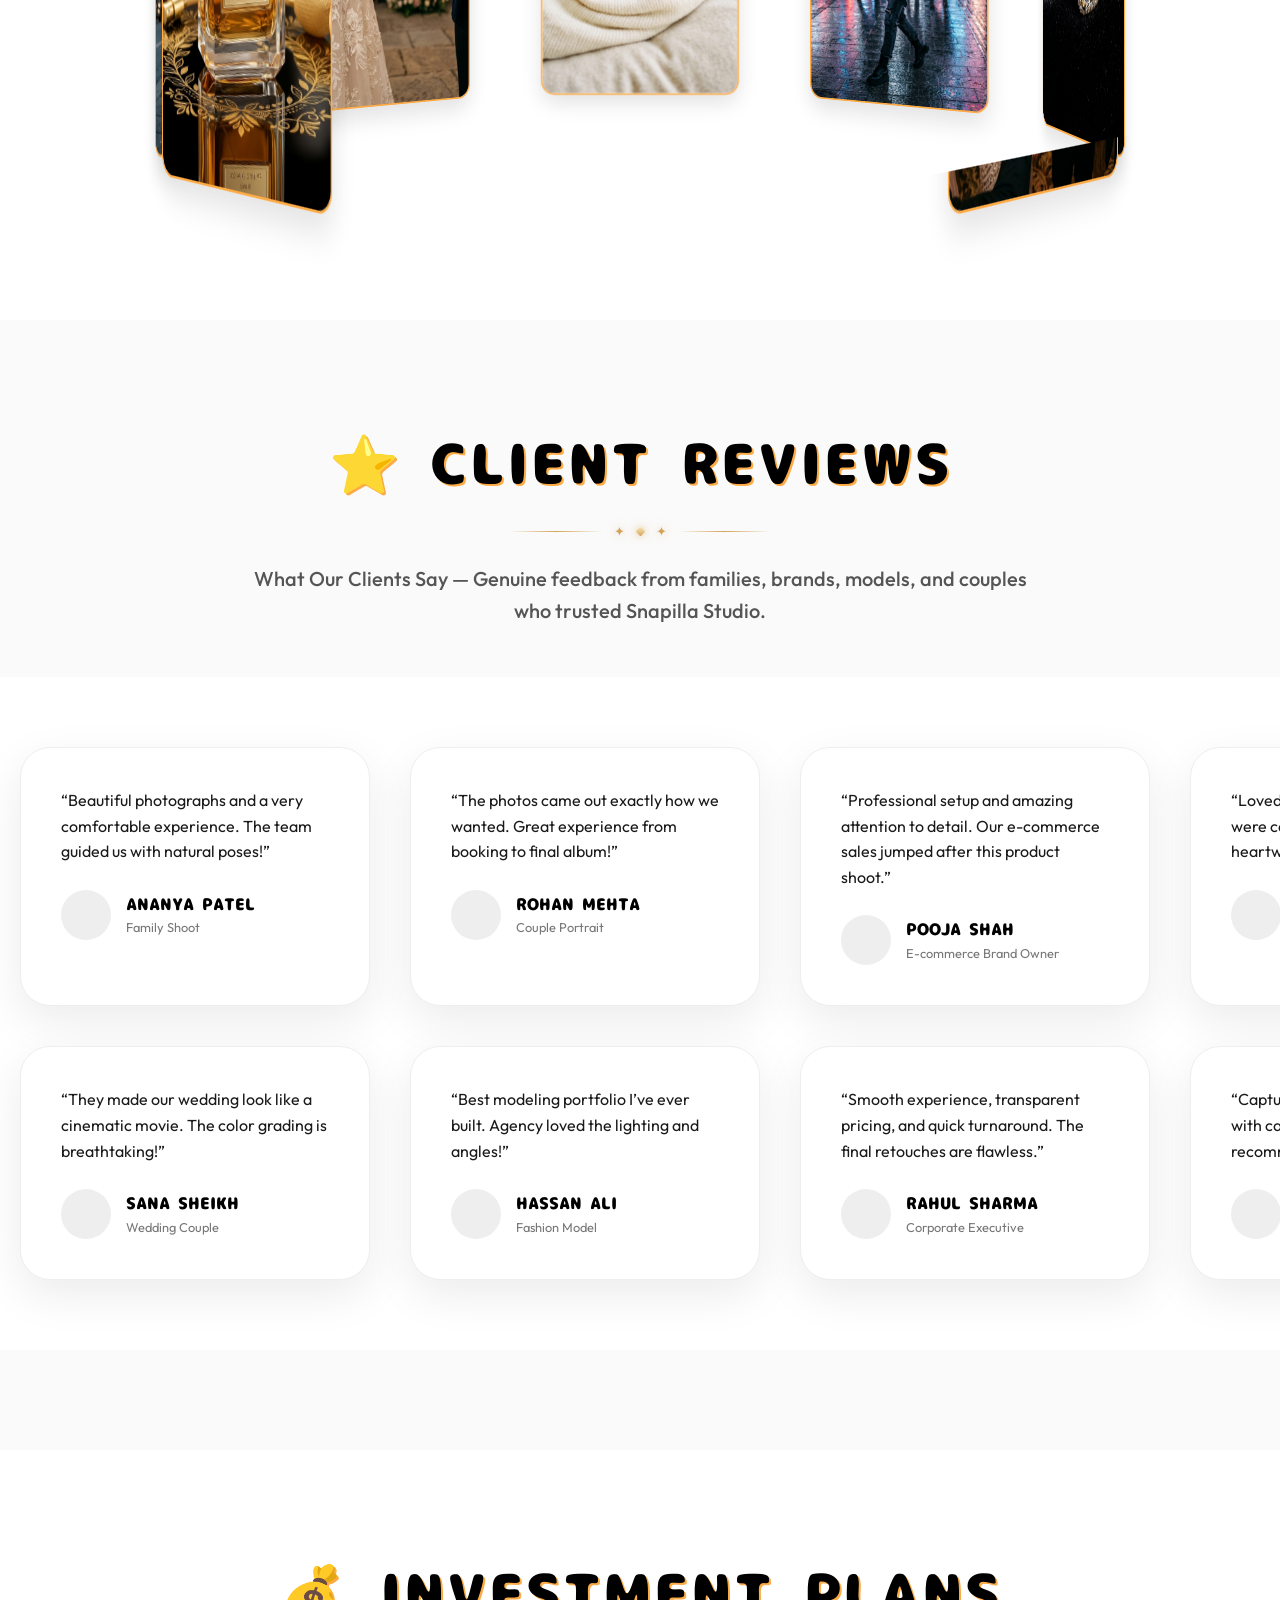
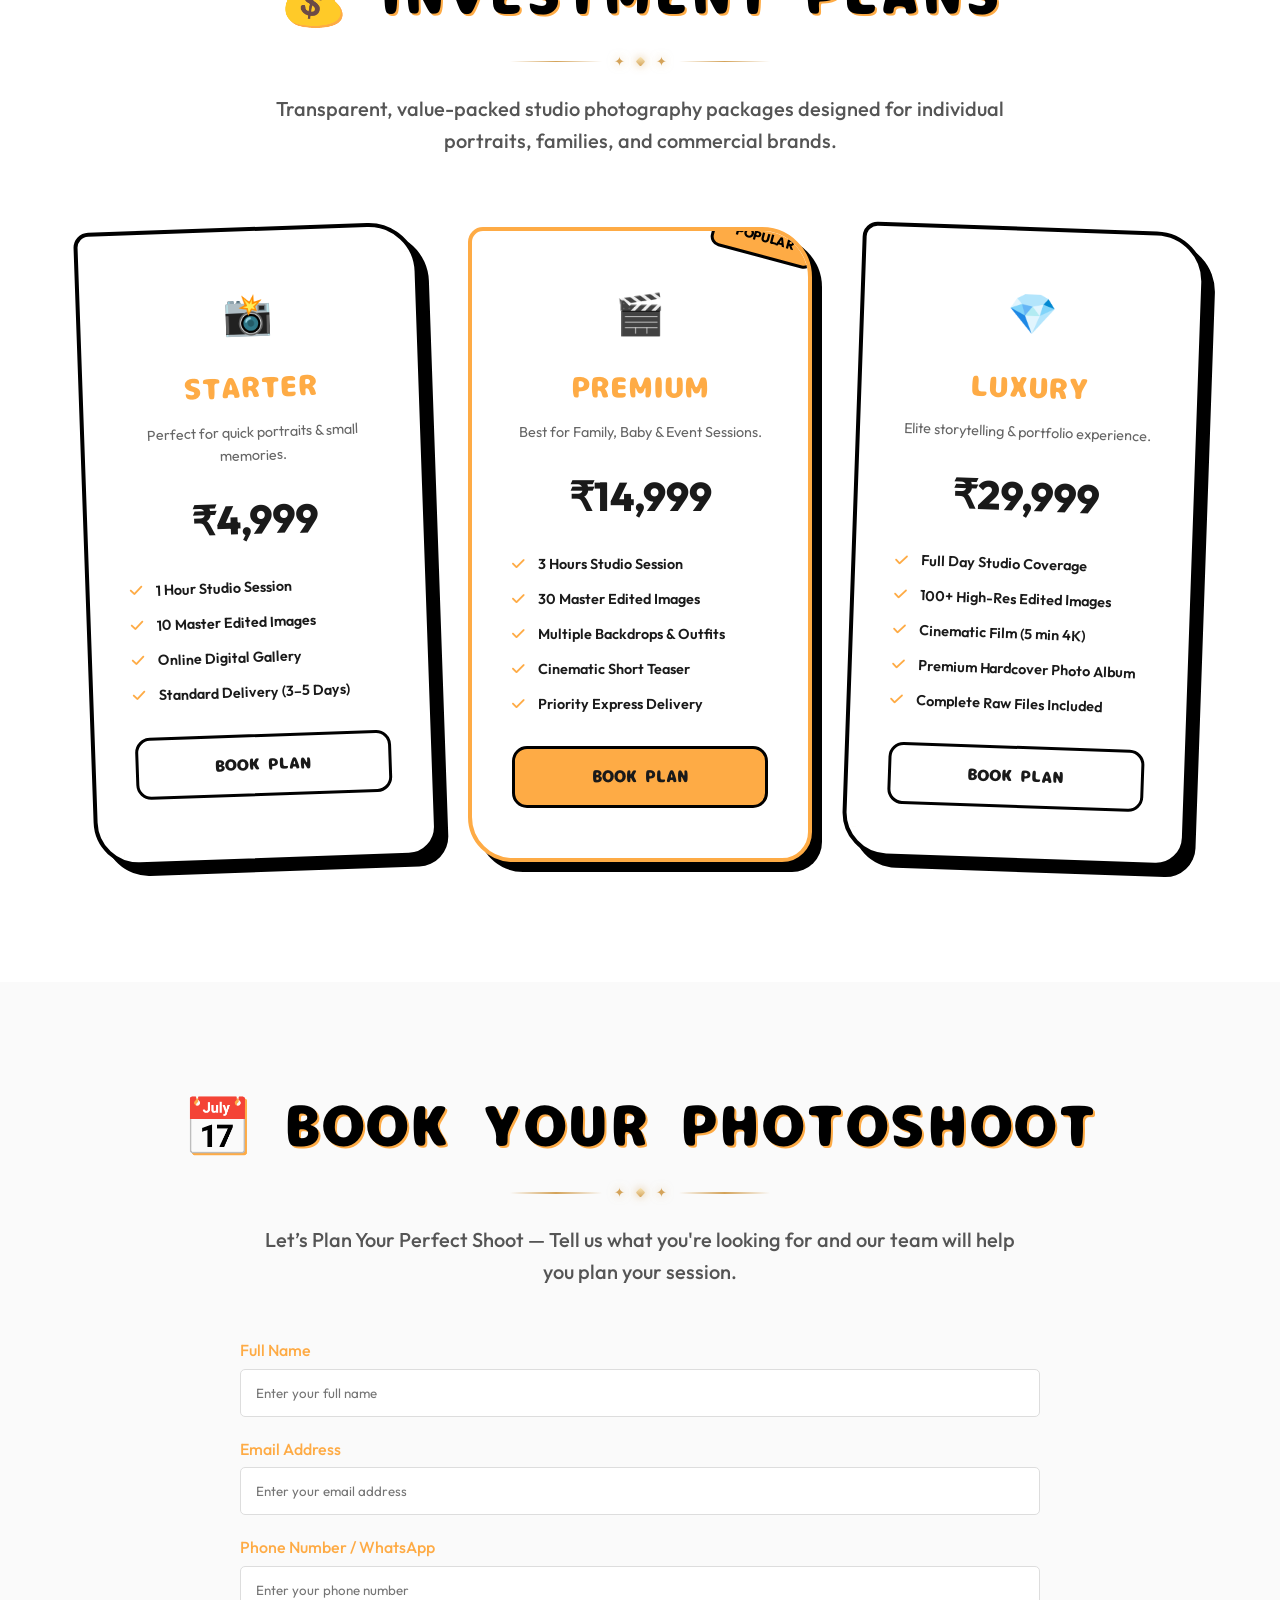
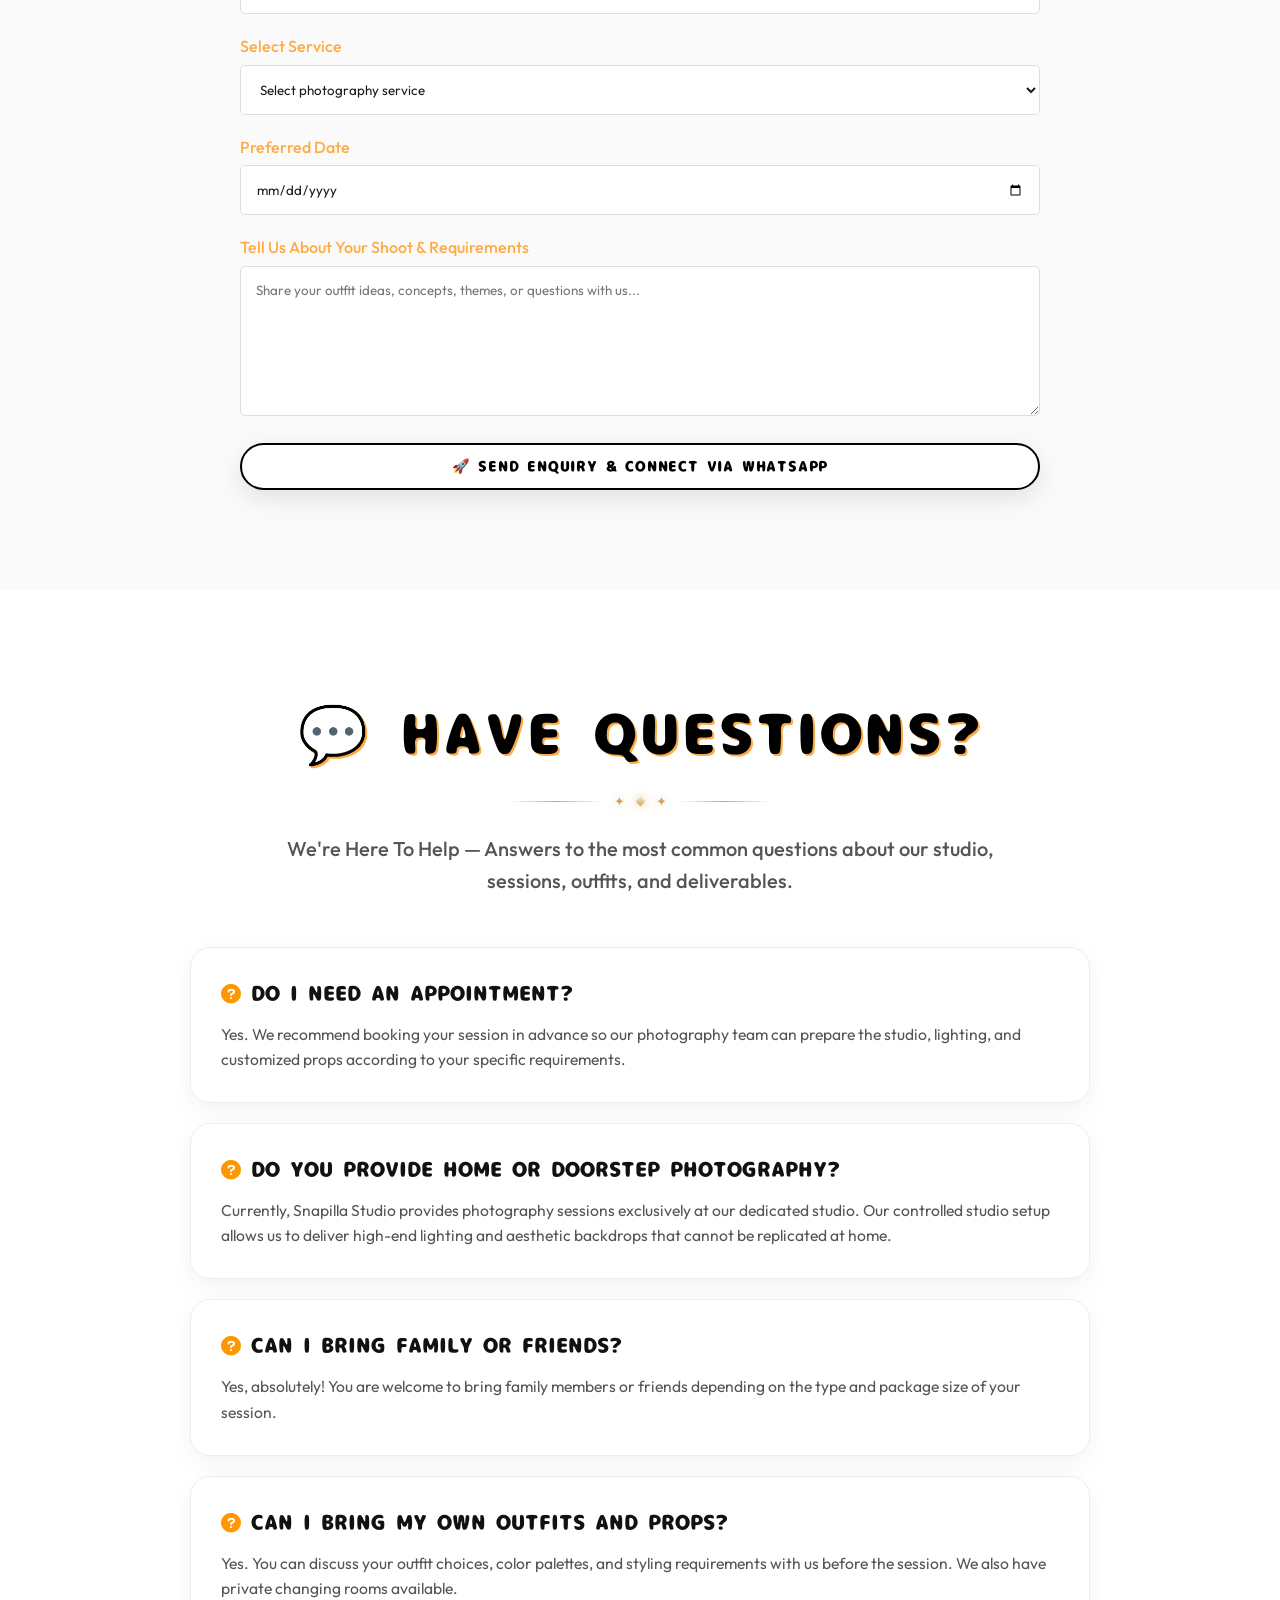
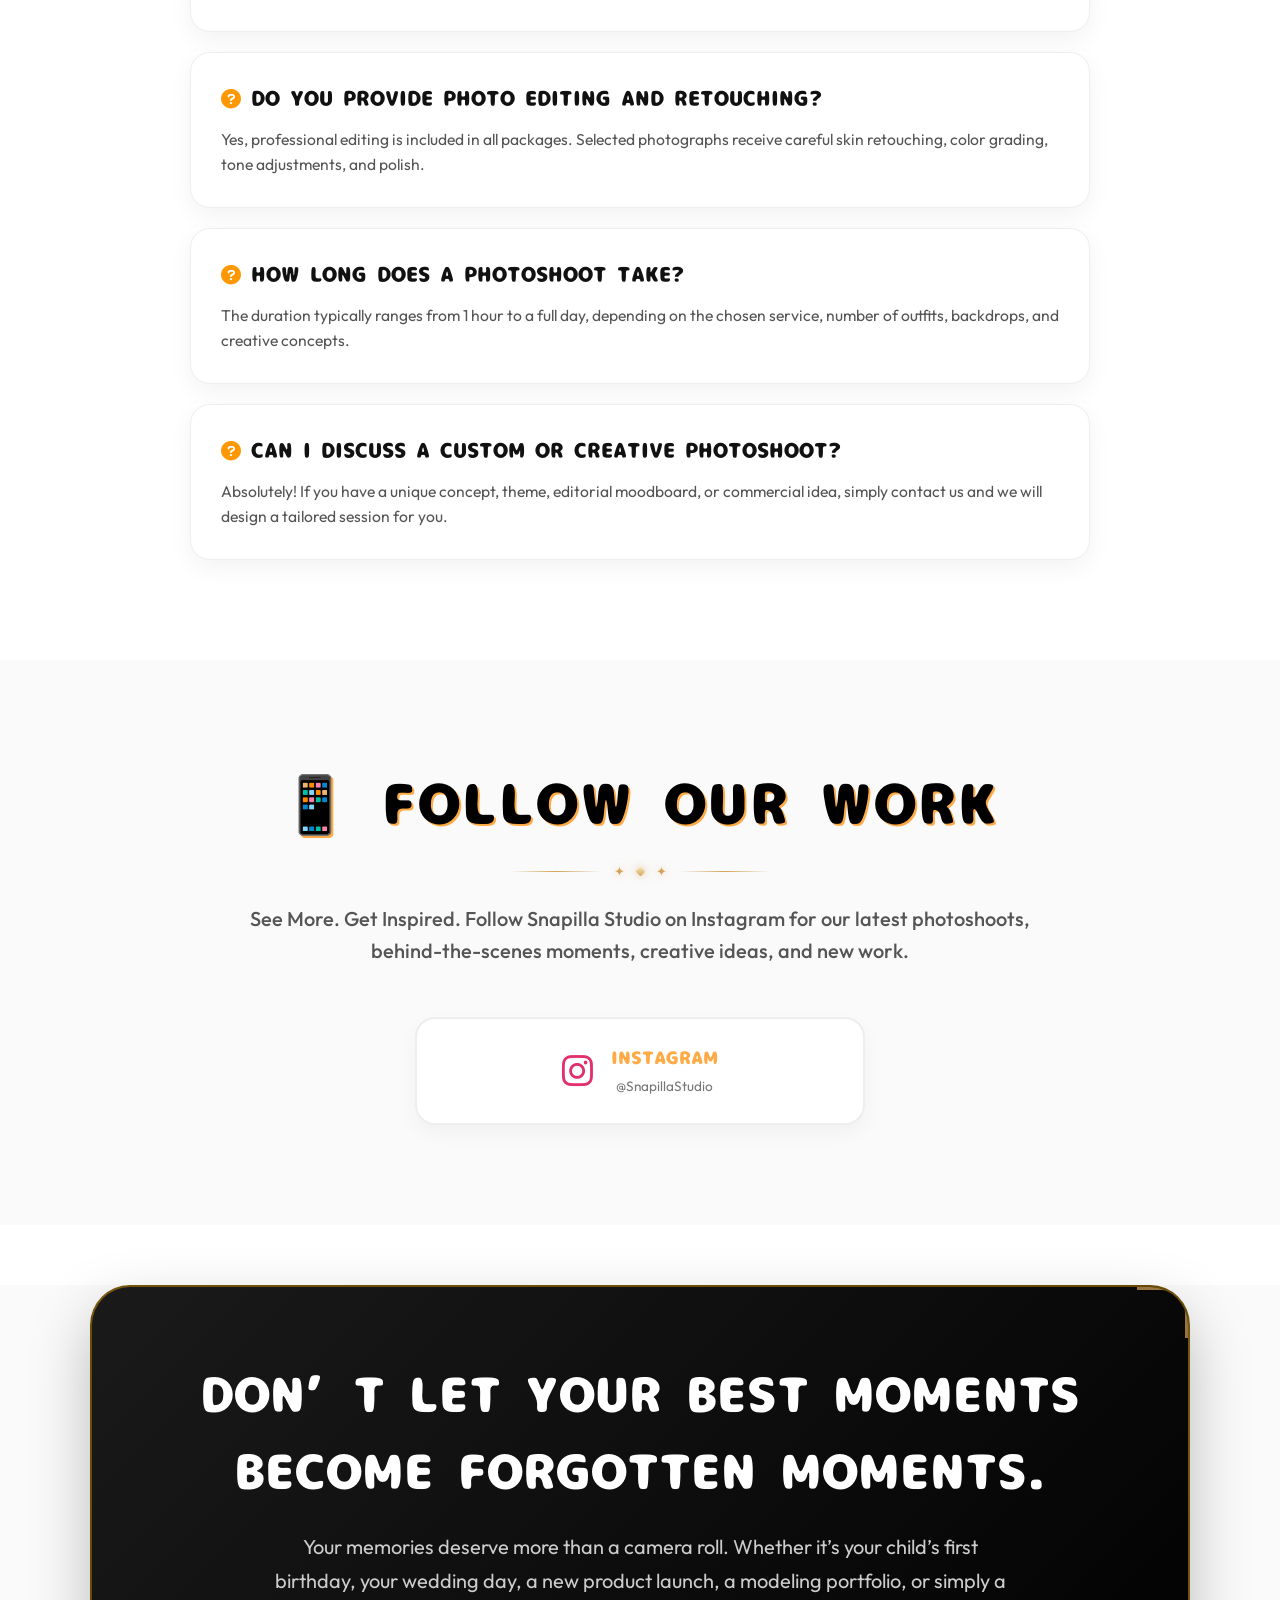
==== commit cbffe275: "Fix 3D portfolio carousel: guarantee 8 cards always, smooth rotation focus, remove conflicting inter" ====
--- a/index.html
+++ b/index.html
@@ -5,7 +5,7 @@
     <meta name="viewport" content="width=device-width, initial-scale=1.0">
     <title>Snapilla Studio | Interactive Photography Experience</title>
     <meta name="description" content="Snapilla Studio - Premium photography with interactive burn reveal effects.">
-    <link rel="stylesheet" href="style.css?v=5.1">
+    <link rel="stylesheet" href="style.css?v=6.0">
     <link rel="stylesheet" href="https://cdnjs.cloudflare.com/ajax/libs/font-awesome/6.0.0/css/all.min.css">
     <link href="https://fonts.googleapis.com/css2?family=Baloo+2:wght@800&family=Outfit:wght@400;700&display=swap" rel="stylesheet">
     <style>
@@ -1431,7 +1431,9 @@
             box-shadow: 0 12px 30px rgba(0, 0, 0, 0.12);
             background: #fff;
             cursor: pointer;
-            transition: transform 0.5s ease;
+            transition: transform 0.5s ease, box-shadow 0.3s ease, border-color 0.3s ease;
+            opacity: 1 !important;
+            visibility: visible !important;
         }
 
         .portfolio-card img {
@@ -3064,14 +3066,14 @@
 
         <div class="portfolio-stage" id="portfolioStage" style="position: relative; z-index: 5;">
             <div class="portfolio-spinner" id="portfolioSpinner">
-                <div class="portfolio-card portfolio-item" data-category="portraits" style="transform: rotateY(0deg) translateZ(440px);"><img src="p1.png" alt="Signature Portrait Album" loading="lazy" decoding="async"></div>
-                <div class="portfolio-card portfolio-item" data-category="family" style="transform: rotateY(45deg) translateZ(440px);"><img src="p2.png" alt="Family Moments Album" loading="lazy" decoding="async"></div>
-                <div class="portfolio-card portfolio-item" data-category="birthdays" style="transform: rotateY(90deg) translateZ(440px);"><img src="p3.png" alt="Birthday Celebration Album" loading="lazy" decoding="async"></div>
-                <div class="portfolio-card portfolio-item" data-category="events" style="transform: rotateY(135deg) translateZ(440px);"><img src="p4.png" alt="Special Occasion Album" loading="lazy" decoding="async"></div>
-                <div class="portfolio-card portfolio-item" data-category="baby" style="transform: rotateY(180deg) translateZ(440px);"><img src="baby.png" alt="Baby Shoot Album" loading="lazy" decoding="async"></div>
-                <div class="portfolio-card portfolio-item" data-category="wedding" style="transform: rotateY(225deg) translateZ(440px);"><img src="wedding.png" alt="Wedding Shoot Album" loading="lazy" decoding="async"></div>
-                <div class="portfolio-card portfolio-item" data-category="models" style="transform: rotateY(270deg) translateZ(440px);"><img src="modeling.png" alt="Model Shoot Album" loading="lazy" decoding="async"></div>
-                <div class="portfolio-card portfolio-item" data-category="products" style="transform: rotateY(315deg) translateZ(440px);"><img src="product.png" alt="Product Shoot Album" loading="lazy" decoding="async"></div>
+                <div class="portfolio-card" data-category="portraits" style="transform: rotateY(0deg) translateZ(440px); opacity: 1 !important;"><img src="p1.png" alt="Signature Portrait Album" loading="lazy" decoding="async"></div>
+                <div class="portfolio-card" data-category="family" style="transform: rotateY(45deg) translateZ(440px); opacity: 1 !important;"><img src="p2.png" alt="Family Moments Album" loading="lazy" decoding="async"></div>
+                <div class="portfolio-card" data-category="birthdays" style="transform: rotateY(90deg) translateZ(440px); opacity: 1 !important;"><img src="p3.png" alt="Birthday Celebration Album" loading="lazy" decoding="async"></div>
+                <div class="portfolio-card" data-category="events" style="transform: rotateY(135deg) translateZ(440px); opacity: 1 !important;"><img src="p4.png" alt="Special Occasion Album" loading="lazy" decoding="async"></div>
+                <div class="portfolio-card" data-category="baby" style="transform: rotateY(180deg) translateZ(440px); opacity: 1 !important;"><img src="baby.png" alt="Baby Shoot Album" loading="lazy" decoding="async"></div>
+                <div class="portfolio-card" data-category="wedding" style="transform: rotateY(225deg) translateZ(440px); opacity: 1 !important;"><img src="wedding.png" alt="Wedding Shoot Album" loading="lazy" decoding="async"></div>
+                <div class="portfolio-card" data-category="models" style="transform: rotateY(270deg) translateZ(440px); opacity: 1 !important;"><img src="modeling.png" alt="Model Shoot Album" loading="lazy" decoding="async"></div>
+                <div class="portfolio-card" data-category="products" style="transform: rotateY(315deg) translateZ(440px); opacity: 1 !important;"><img src="product.png" alt="Product Shoot Album" loading="lazy" decoding="async"></div>
             </div>
         </div>
 
@@ -3441,7 +3443,7 @@
     <script src="https://cdnjs.cloudflare.com/ajax/libs/three.js/r128/three.min.js"></script>
     <script src="https://cdnjs.cloudflare.com/ajax/libs/gsap/3.9.1/gsap.min.js"></script>
     <script src="webgl.js?v=5.1"></script>
-    <script src="script.js?v=5.1"></script>
+    <script src="script.js?v=6.0"></script>
 
     <!-- Standalone WhatsApp Booking Trigger Backup -->
     <script>
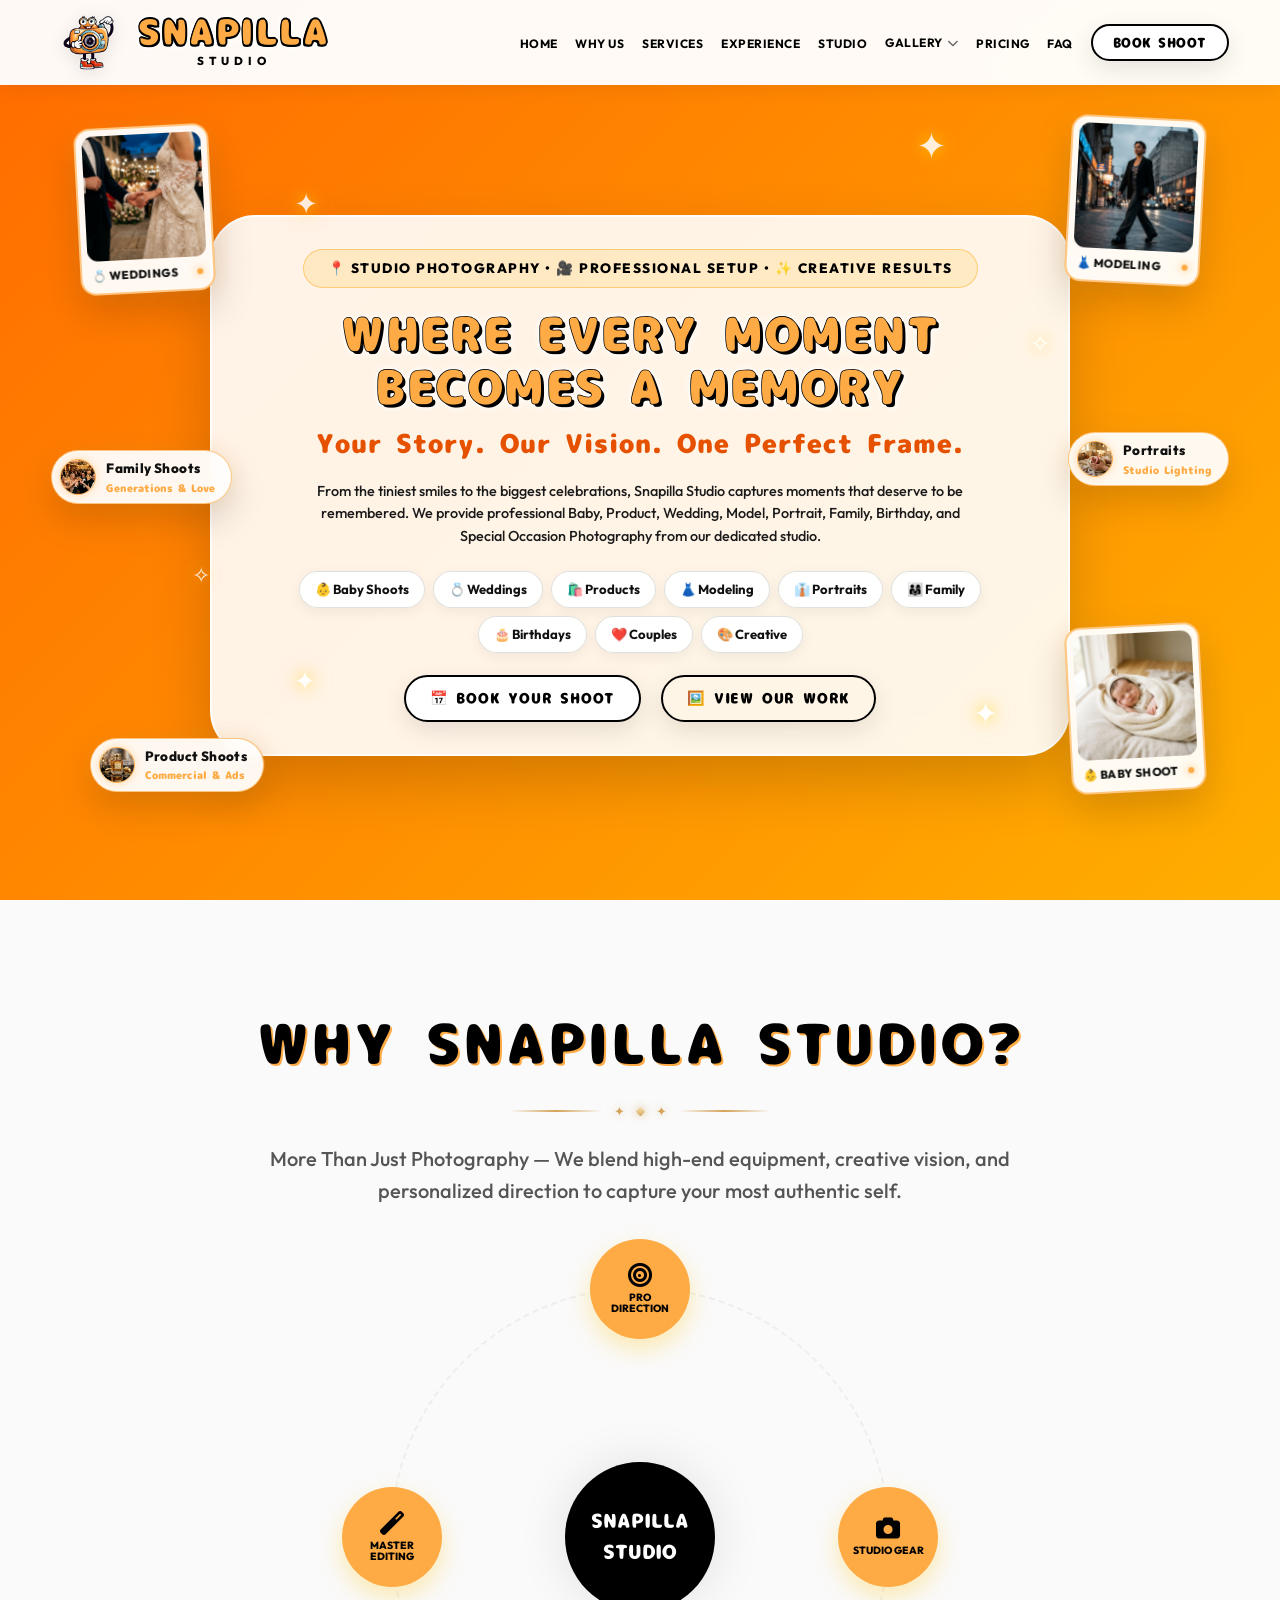
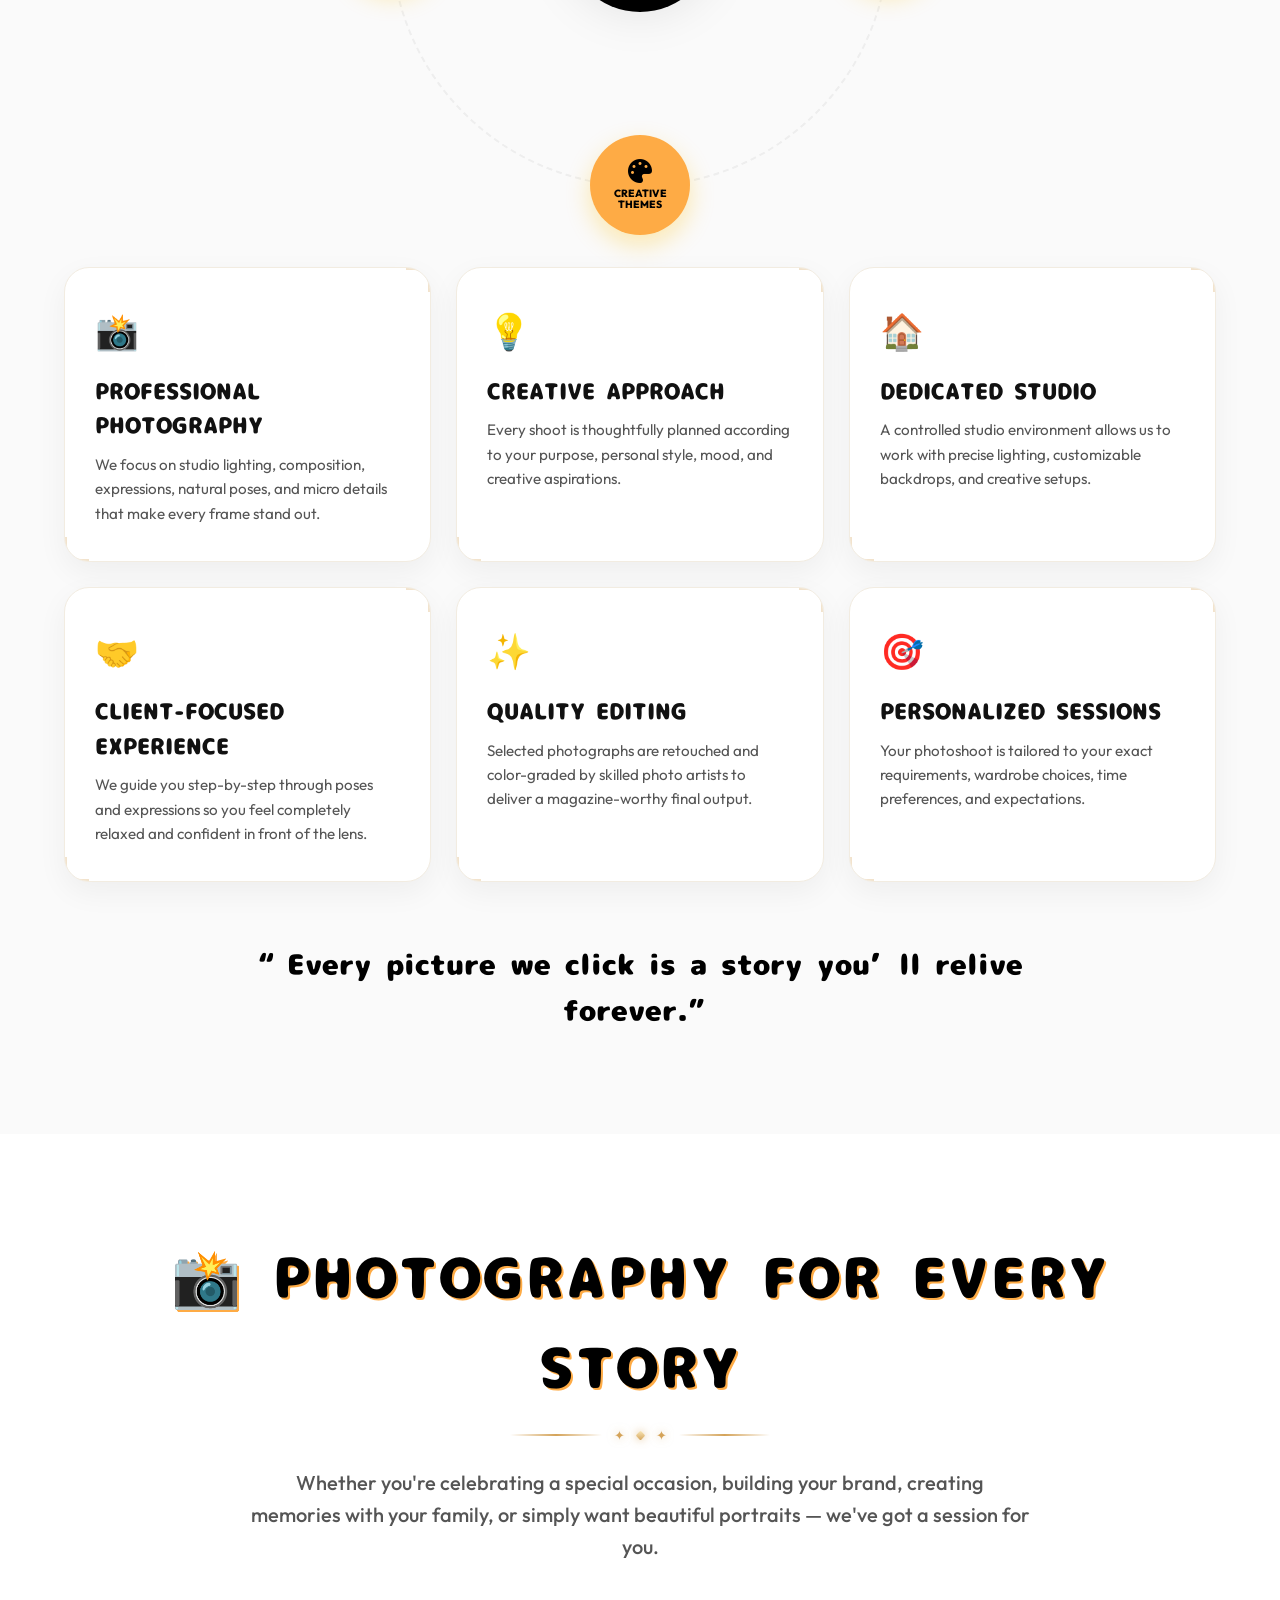
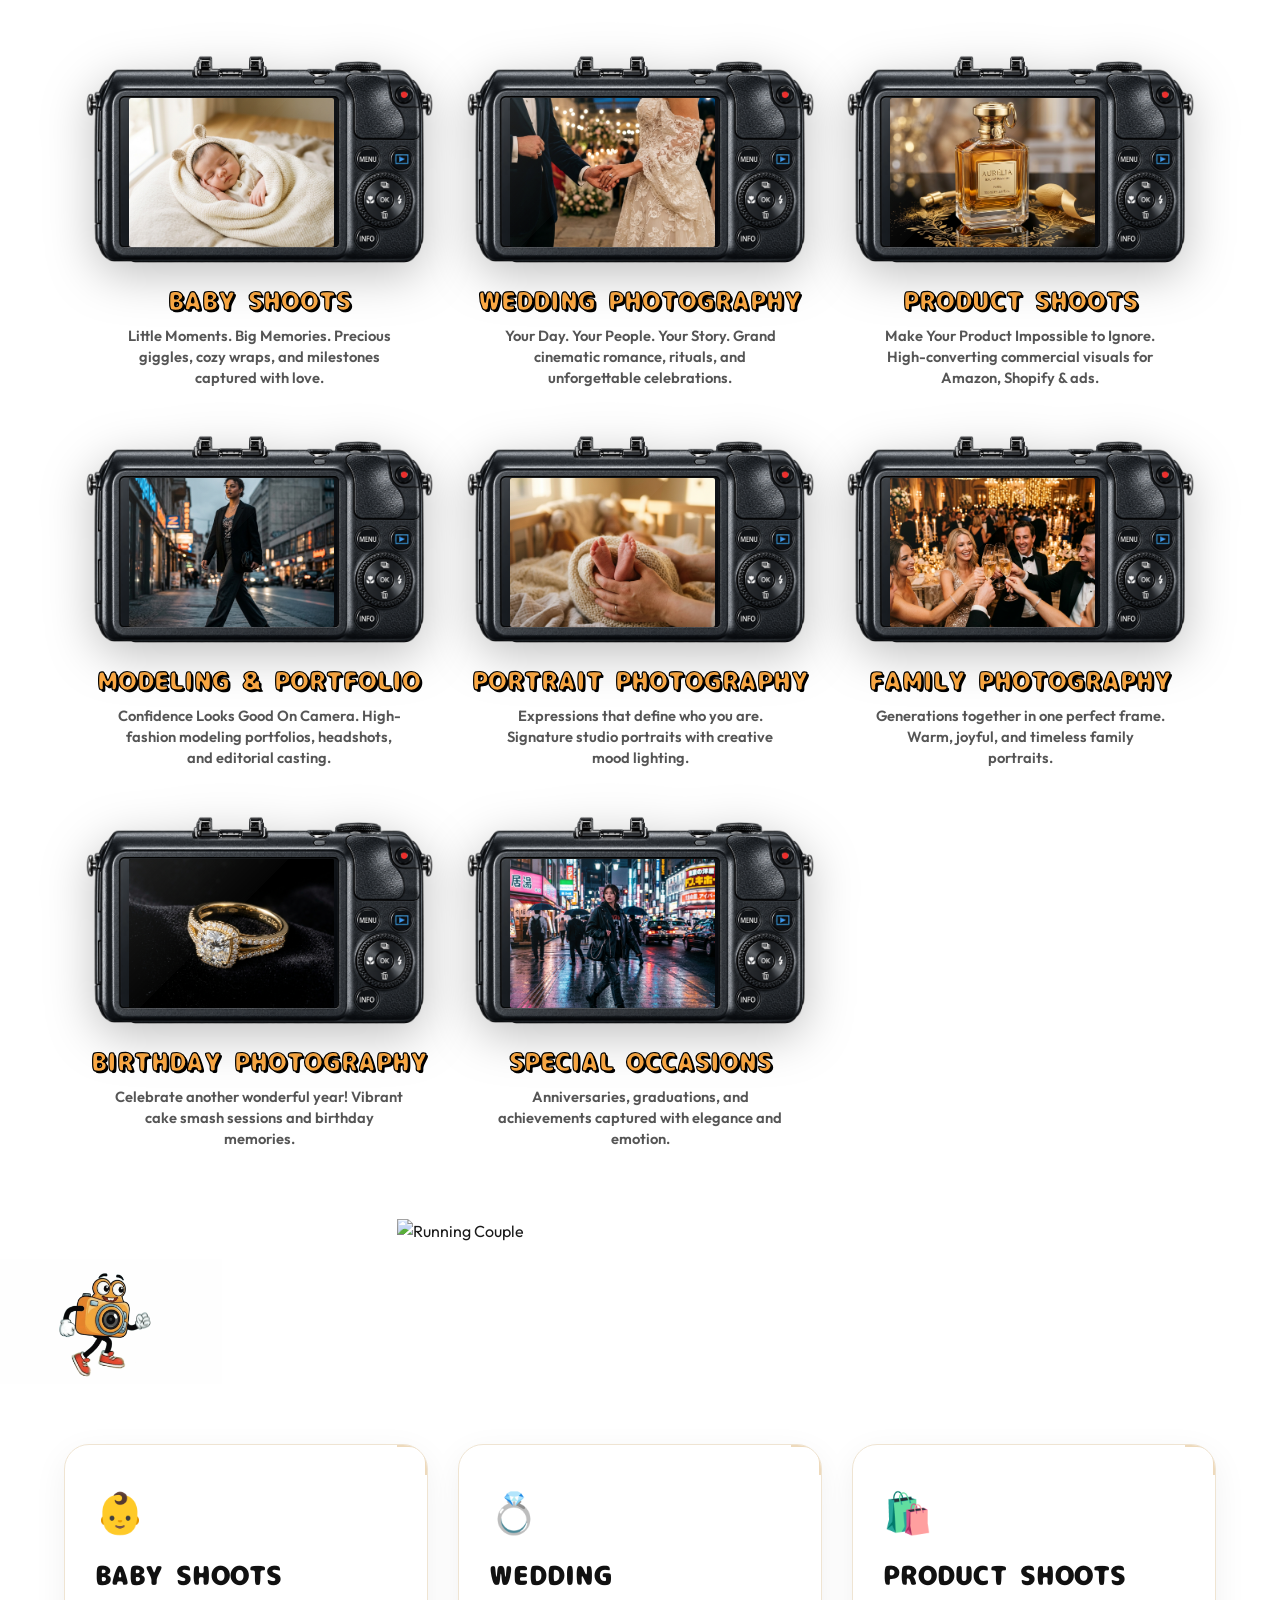
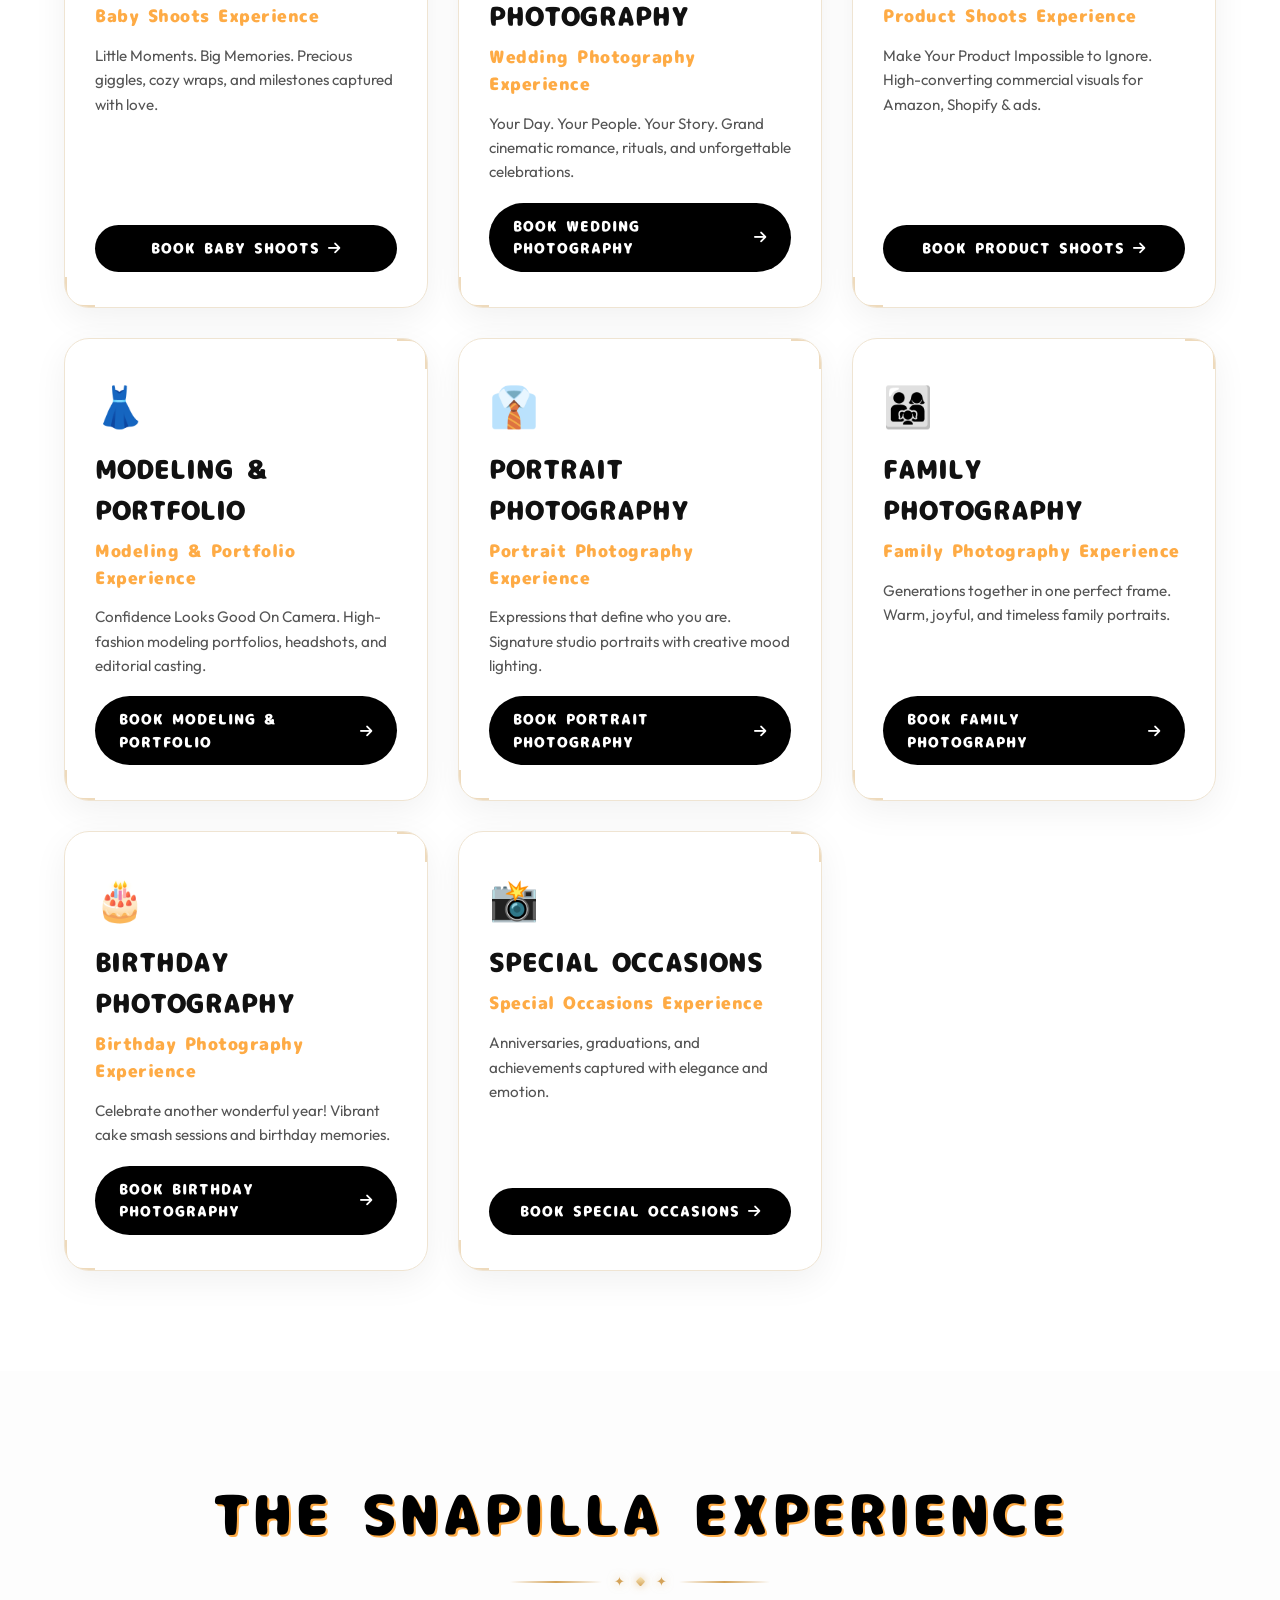
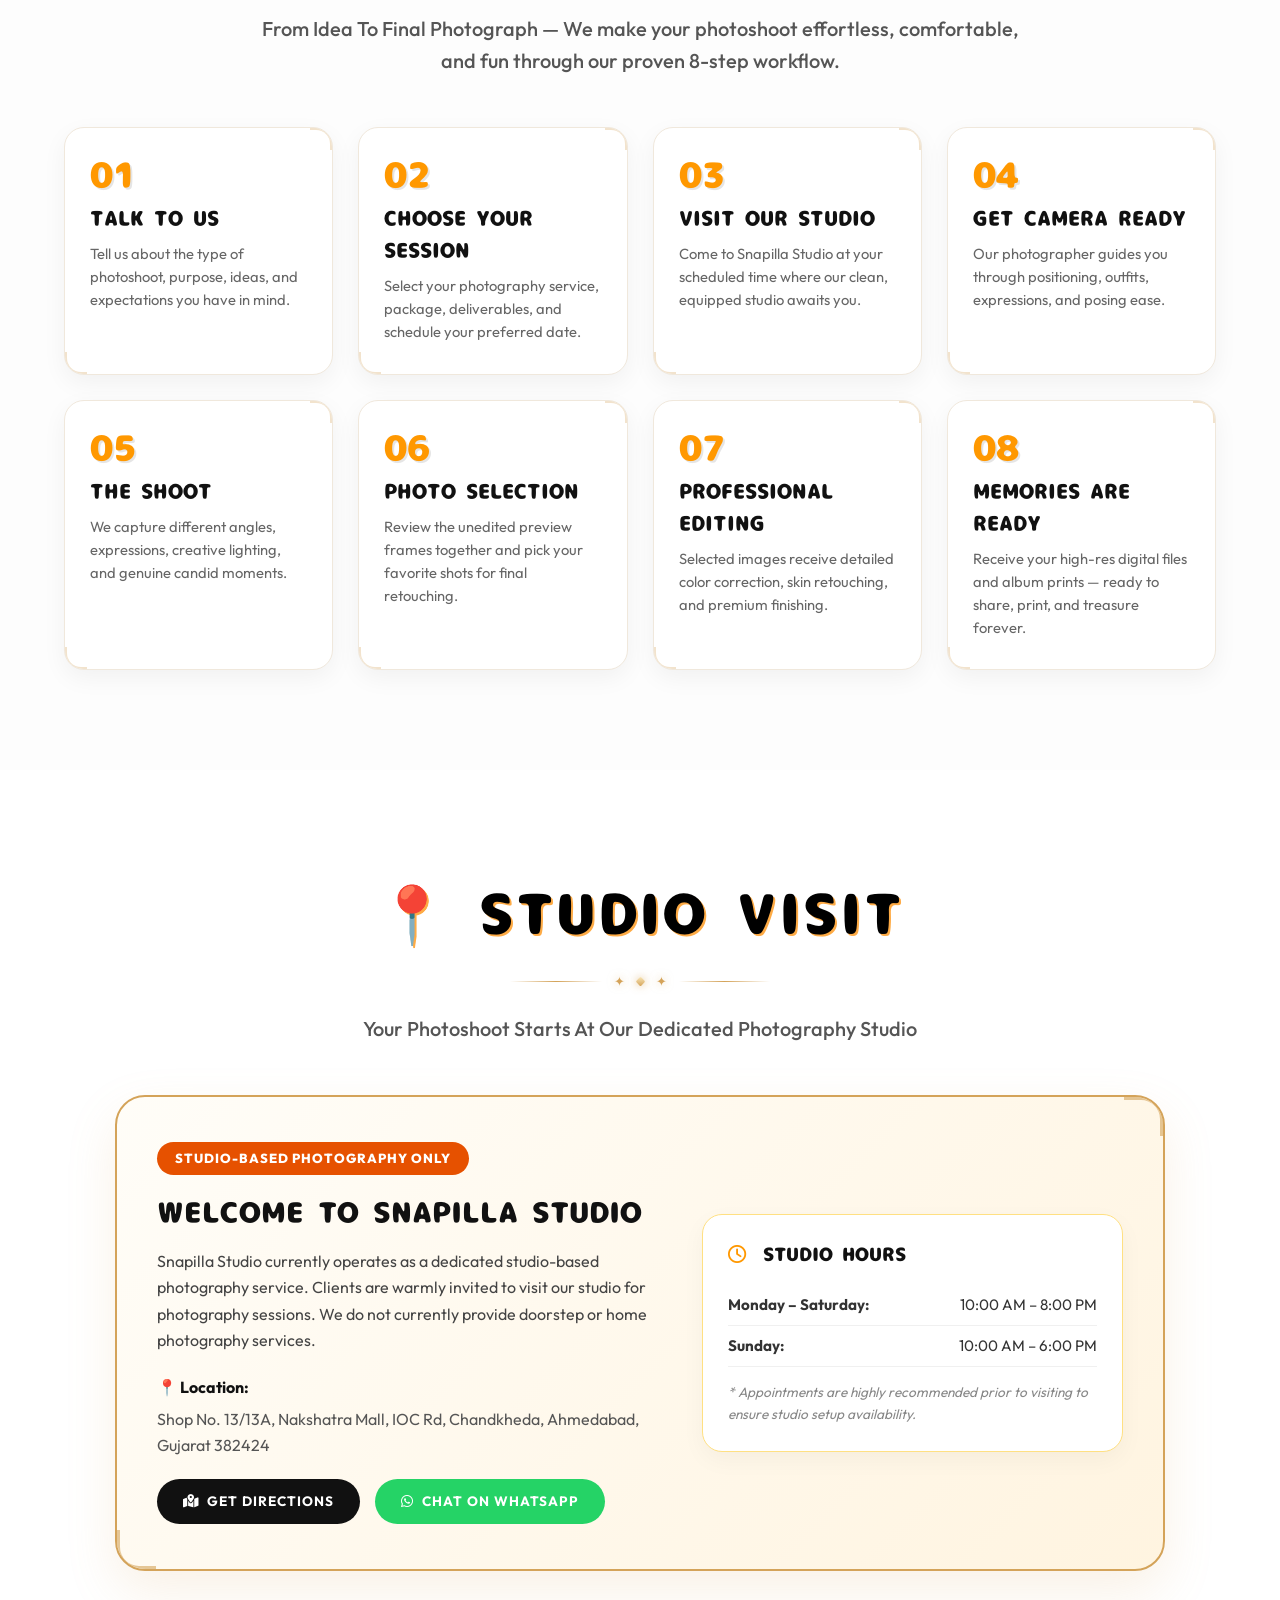
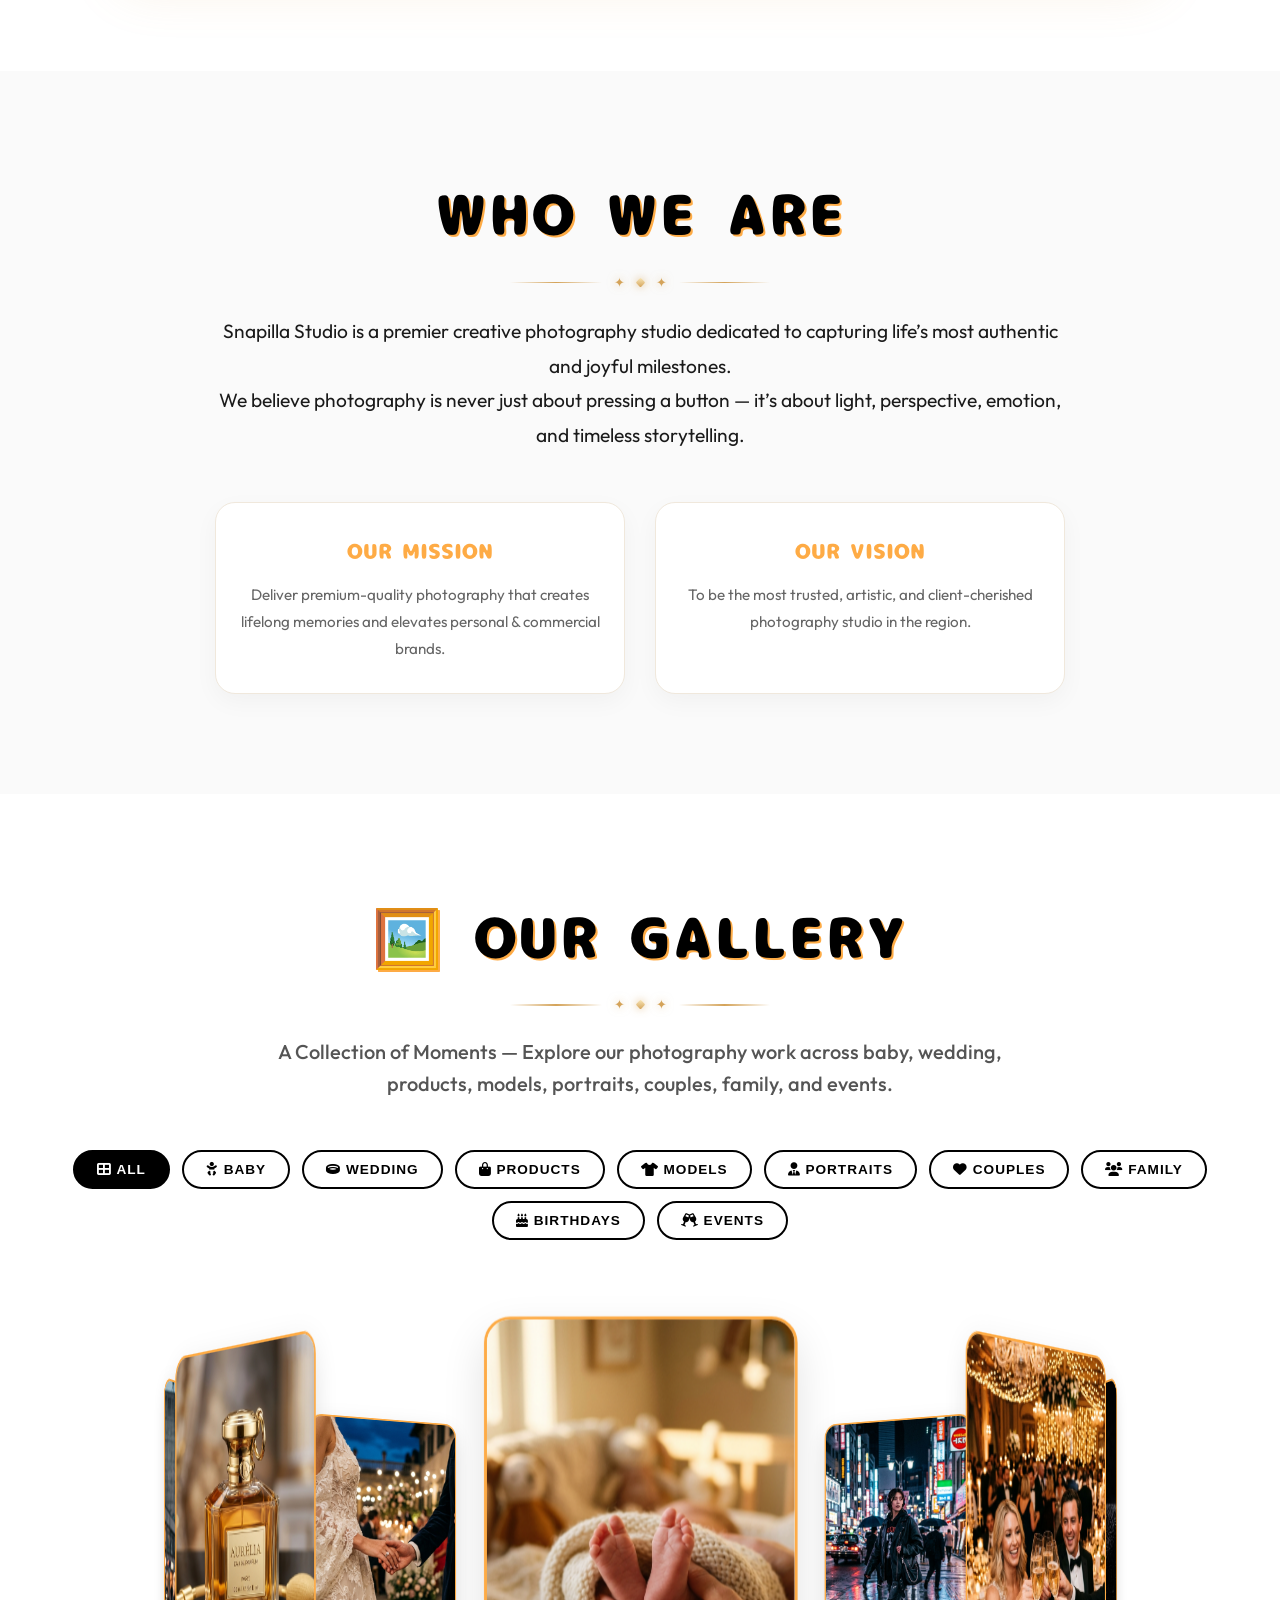
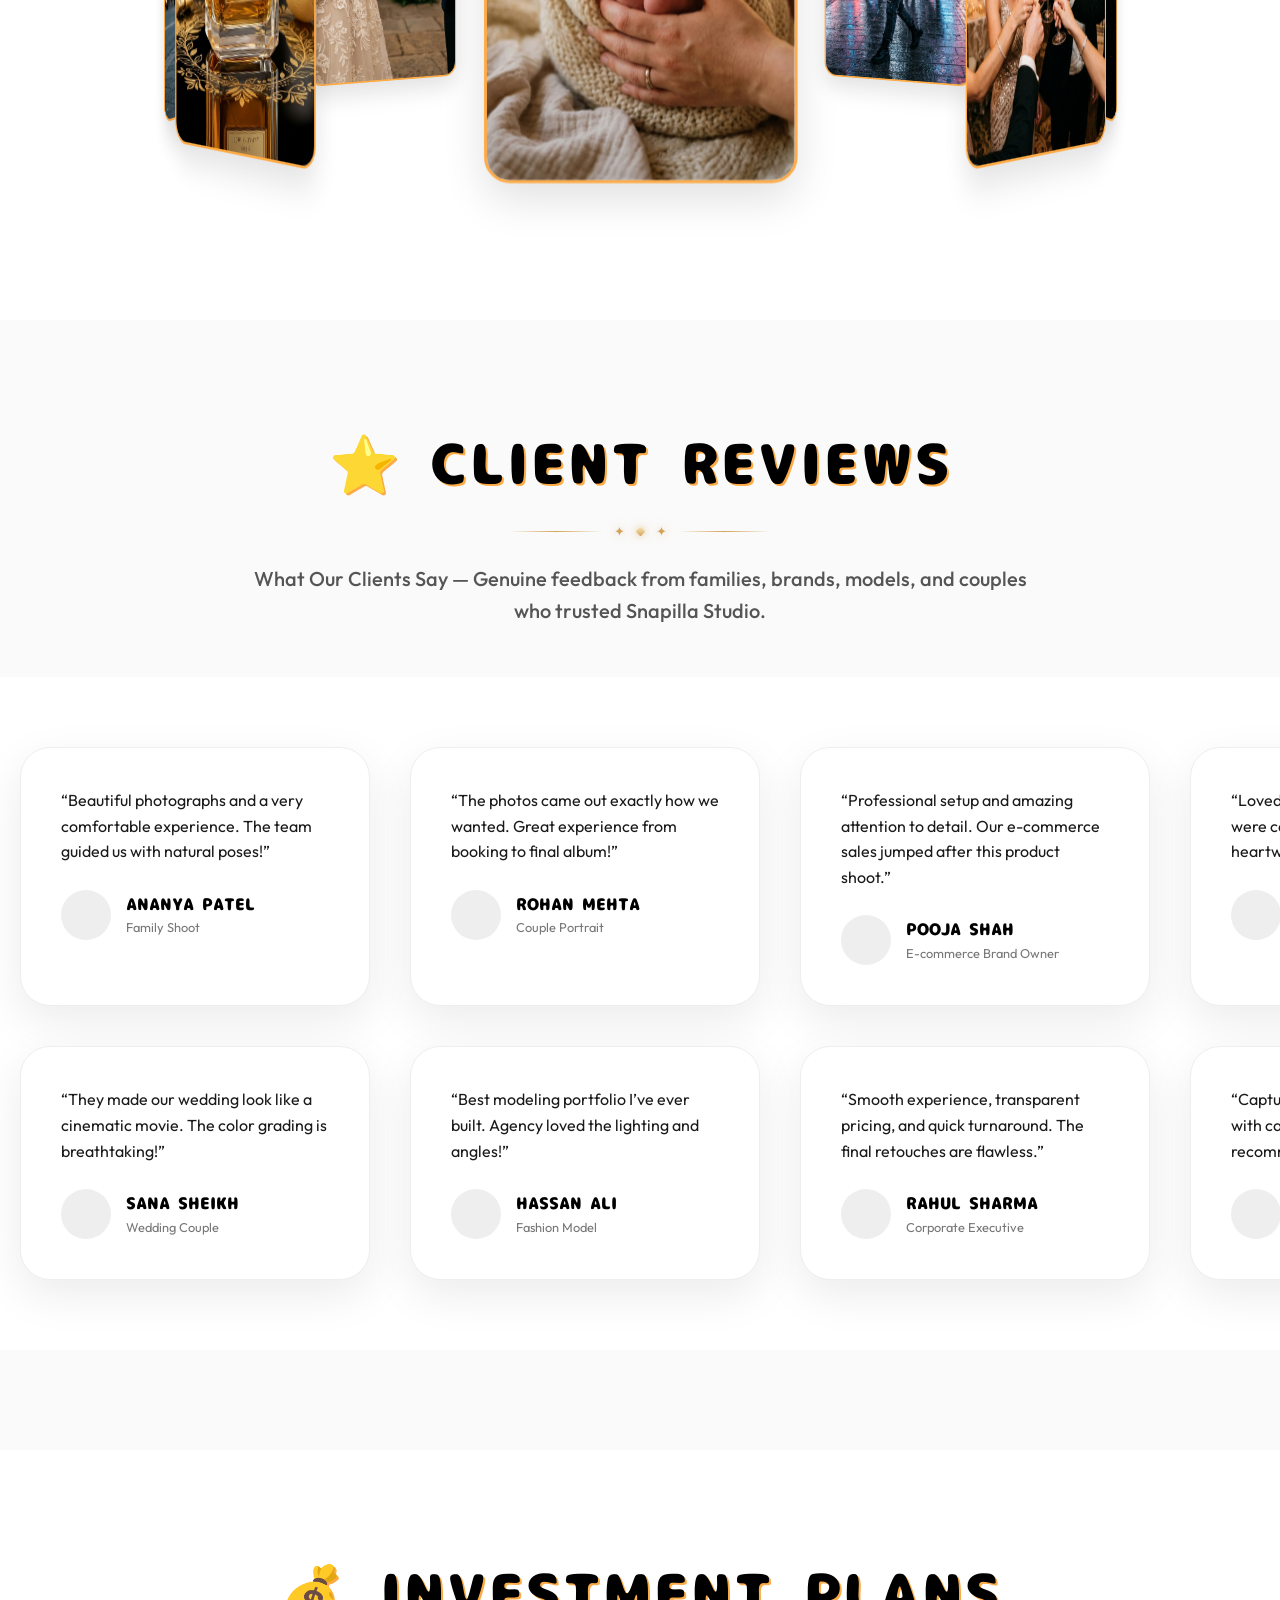
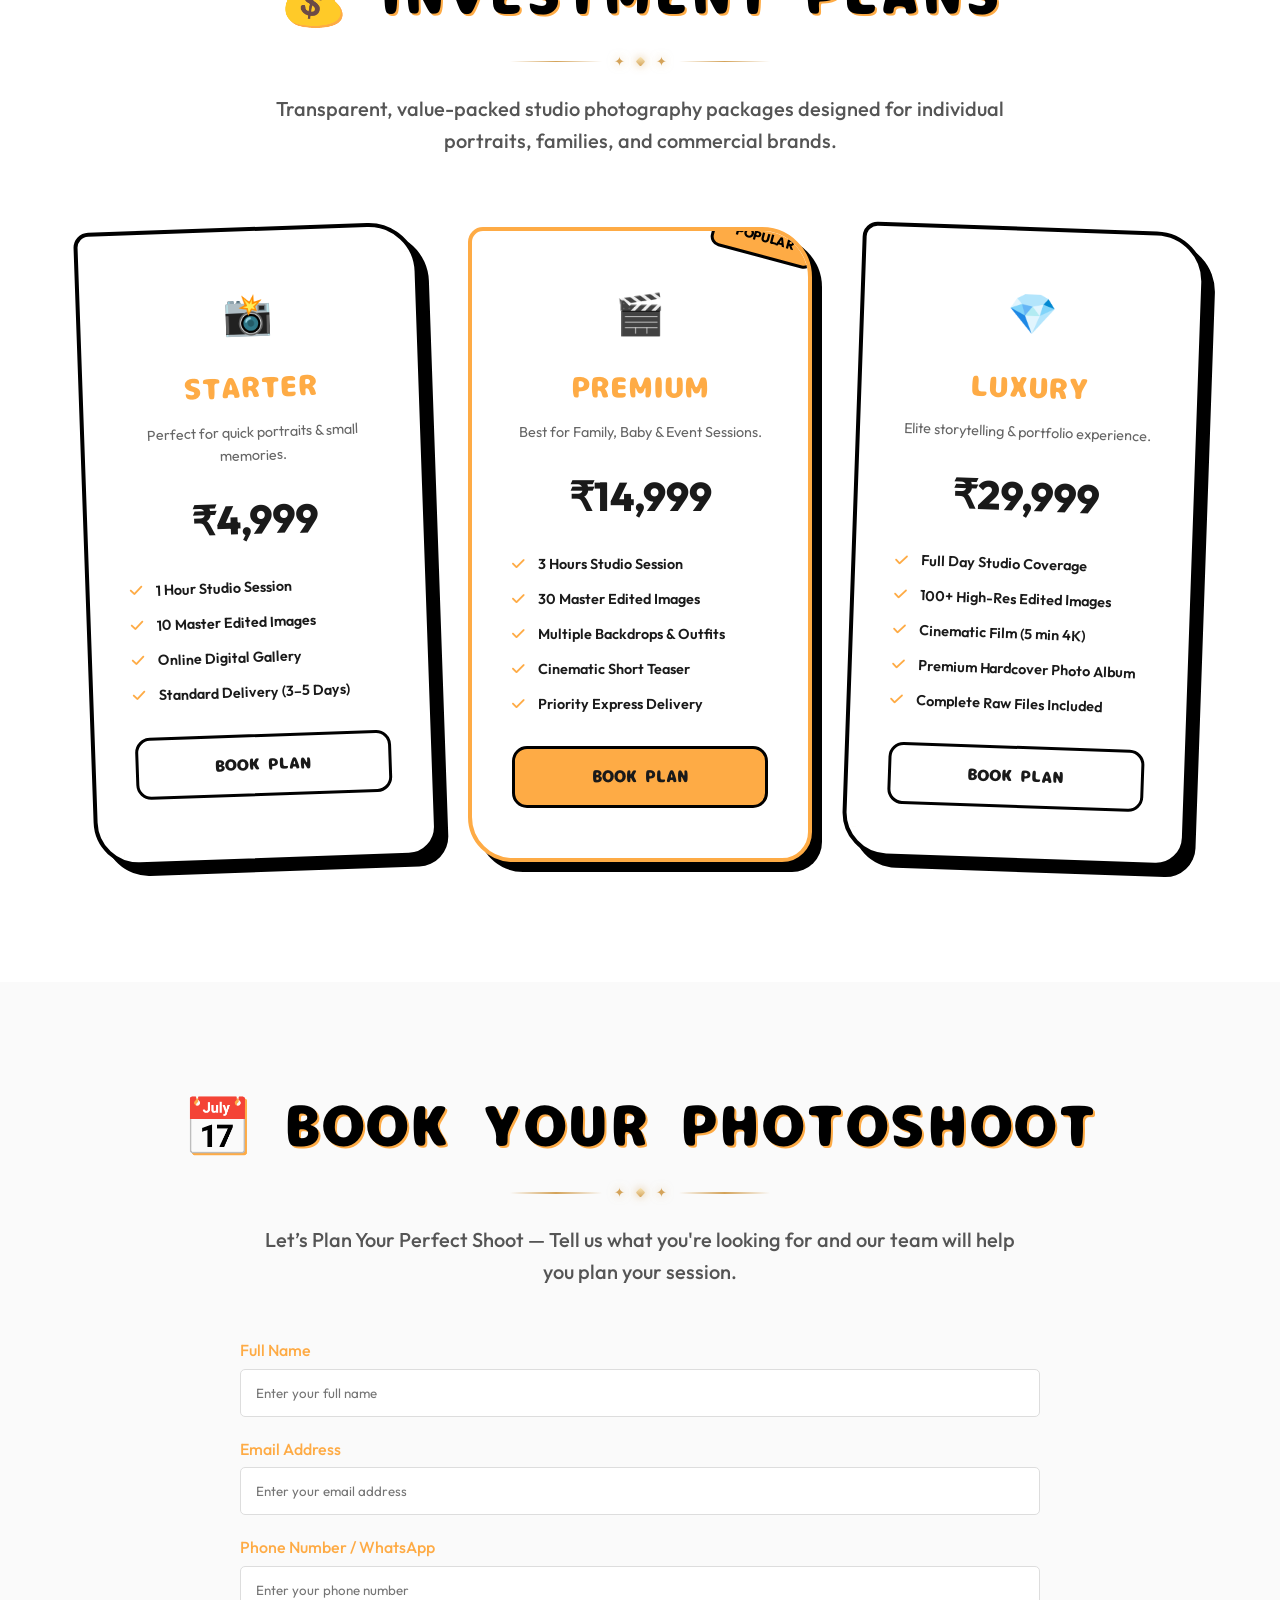
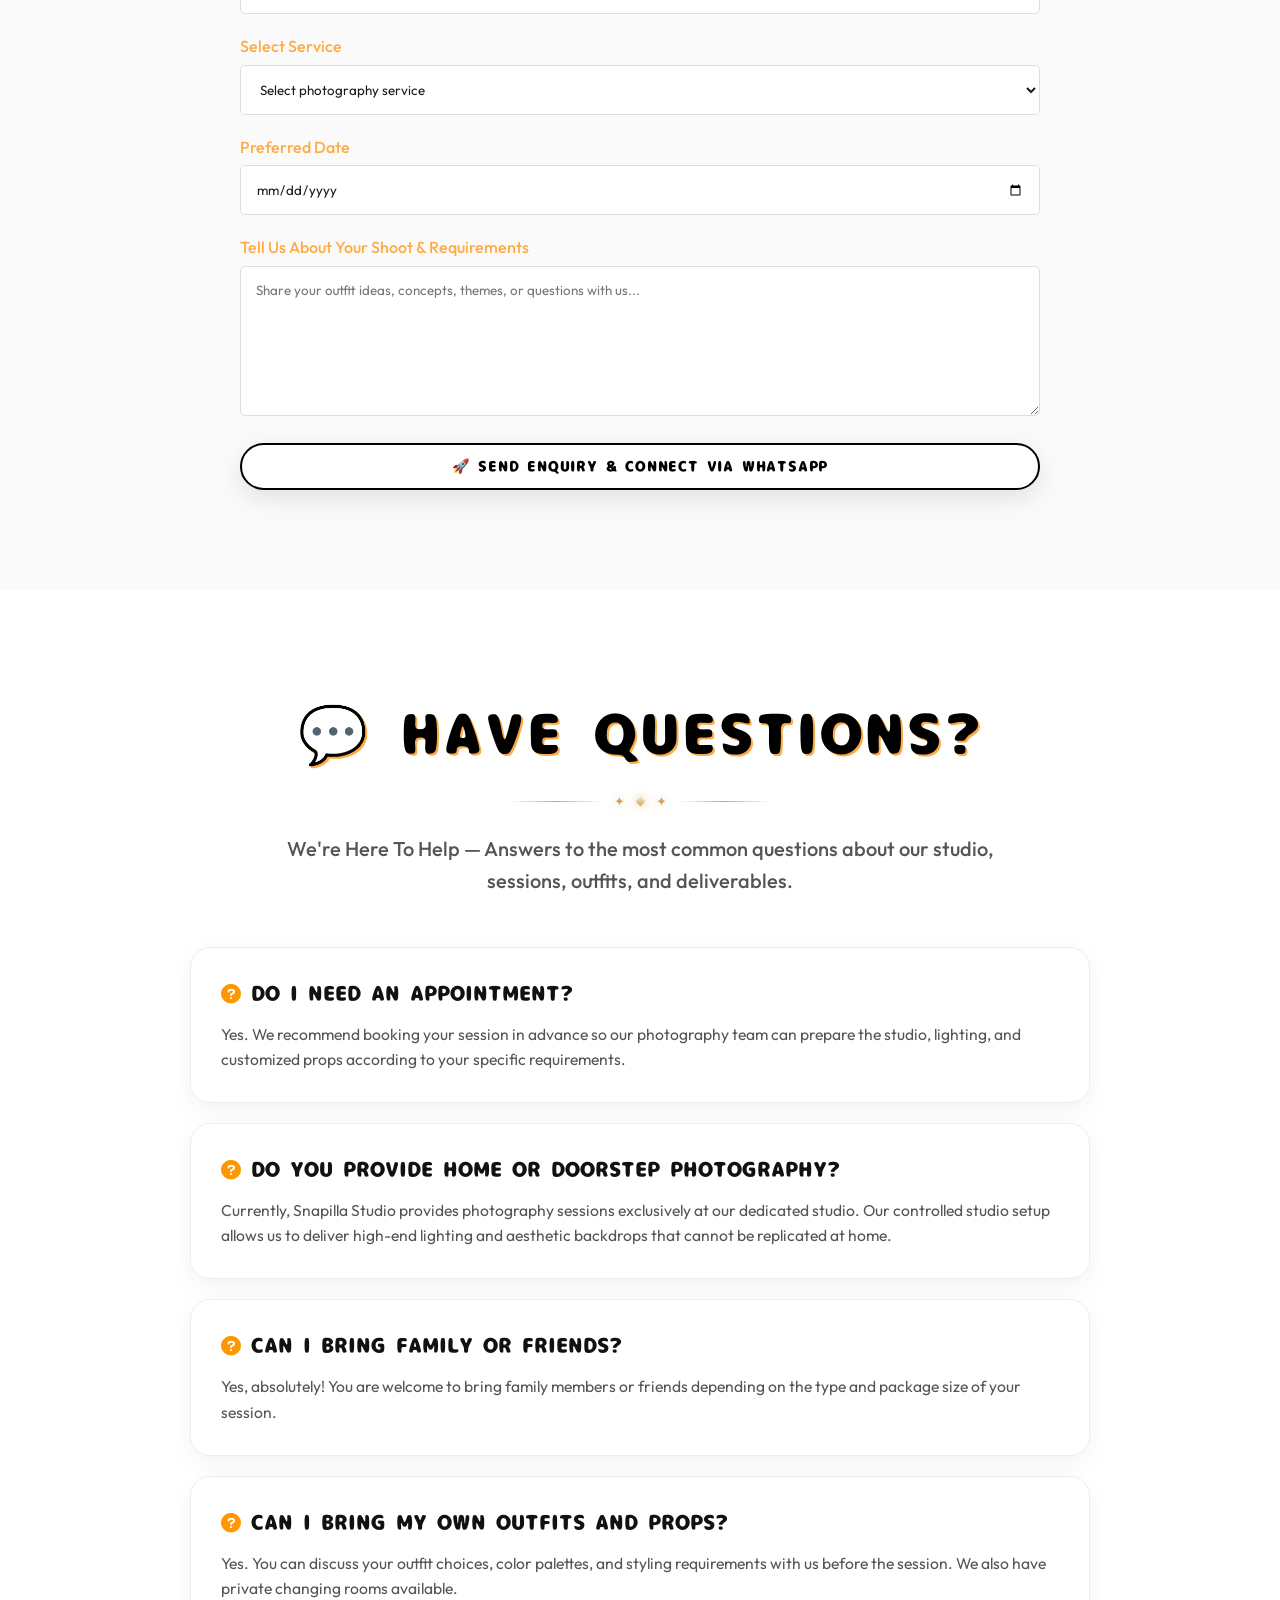
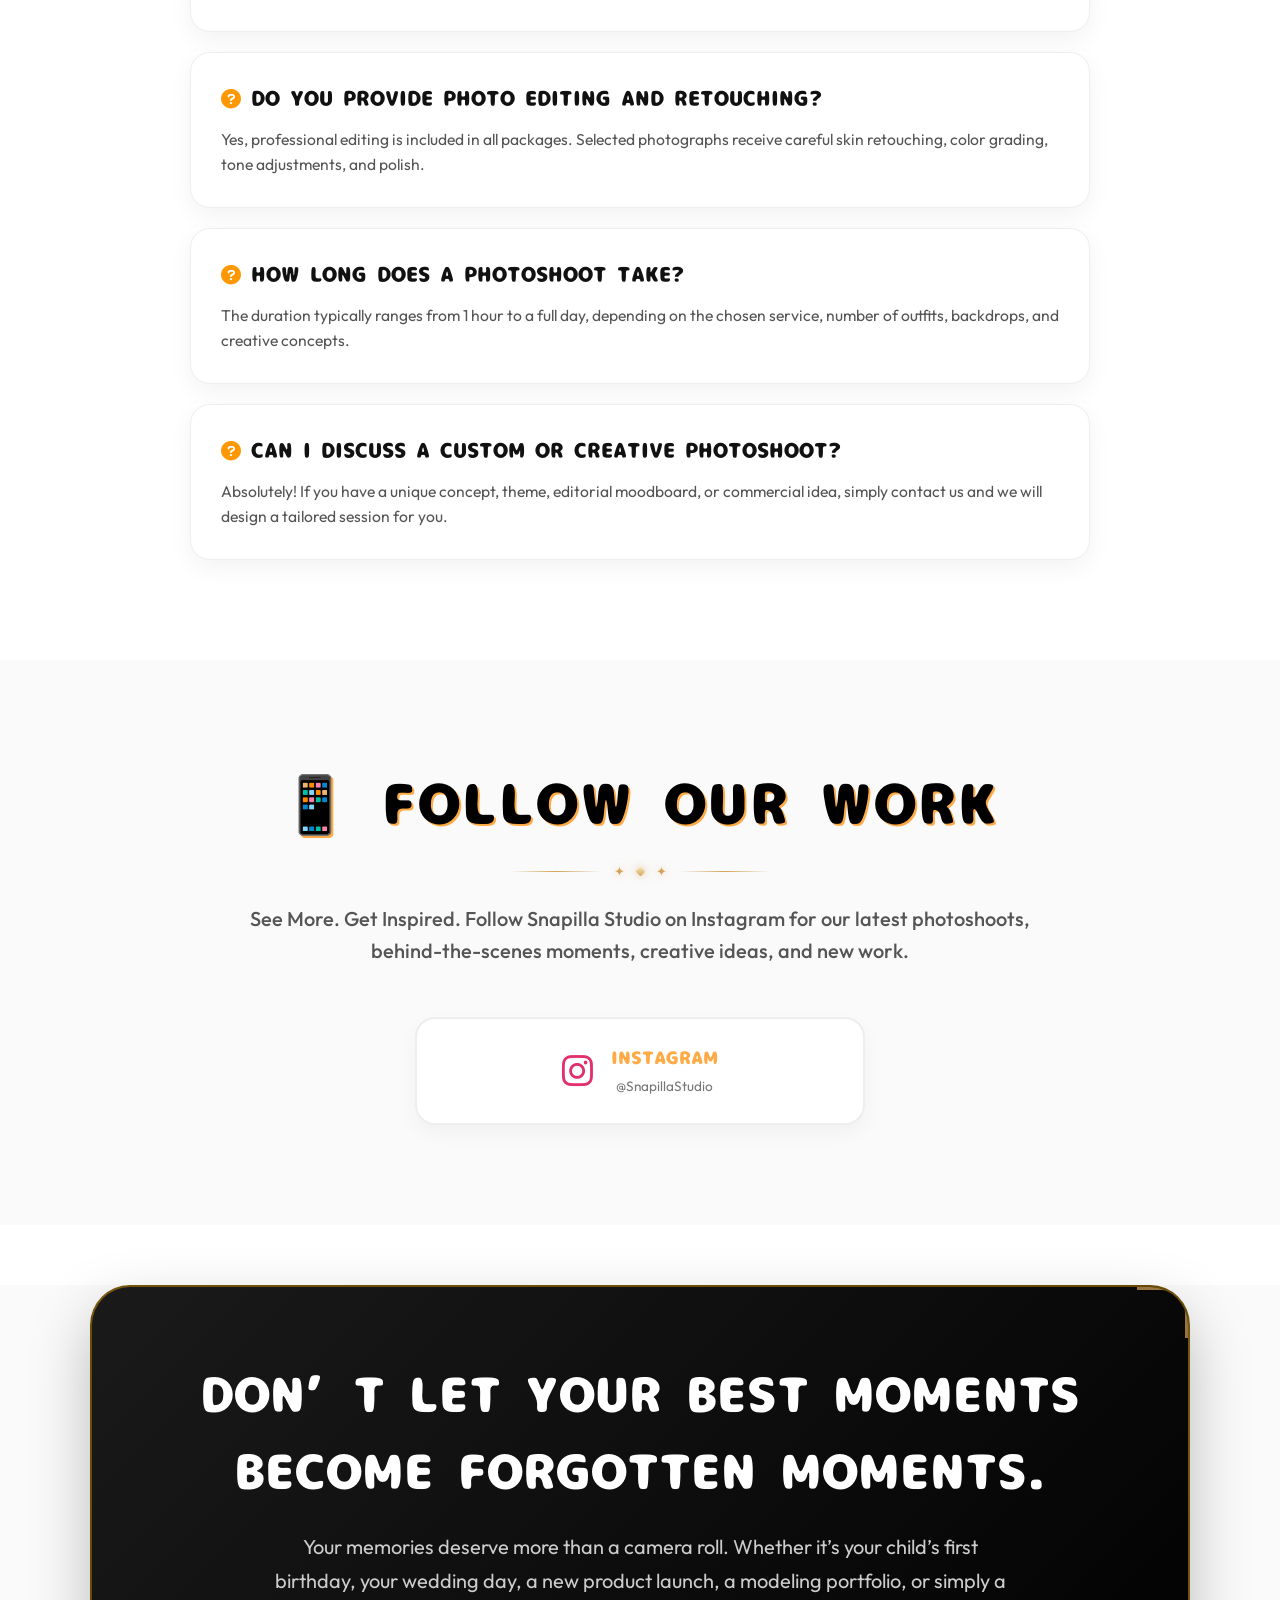
==== commit 32dd7099: "Fix mobile gallery dropdown menu close bug and resolve 3D portfolio carousel overlapping cards" ====
--- a/index.html
+++ b/index.html
@@ -5,7 +5,7 @@
     <meta name="viewport" content="width=device-width, initial-scale=1.0">
     <title>Snapilla Studio | Interactive Photography Experience</title>
     <meta name="description" content="Snapilla Studio - Premium photography with interactive burn reveal effects.">
-    <link rel="stylesheet" href="style.css?v=6.0">
+    <link rel="stylesheet" href="style.css?v=6.3">
     <link rel="stylesheet" href="https://cdnjs.cloudflare.com/ajax/libs/font-awesome/6.0.0/css/all.min.css">
     <link href="https://fonts.googleapis.com/css2?family=Baloo+2:wght@800&family=Outfit:wght@400;700&display=swap" rel="stylesheet">
     <style>
@@ -148,6 +148,8 @@
             box-shadow: 0 25px 60px rgba(0,0,0,0.18);
             border: 2px solid rgba(255,255,255,0.85);
             margin: auto;
+            box-sizing: border-box;
+            overflow: hidden;
         }
 
         @keyframes heroFadeUp {
@@ -1409,8 +1411,8 @@
 
         .portfolio-spinner {
             position: relative;
-            width: 260px;
-            height: 380px;
+            width: 215px;
+            height: 320px;
             transform-style: preserve-3d;
             animation: rotateSpinner 32s linear infinite;
         }
@@ -2056,6 +2058,21 @@
             .final-cta-sec {
                 padding: 0 4% 70px 4% !important;
             }
+            /* 3D Coverflow on Tablet */
+            .portfolio-stage {
+                min-height: 420px;
+                height: 420px;
+                padding: 25px 0;
+                perspective: 1200px;
+            }
+            .portfolio-spinner {
+                width: 170px;
+                height: 255px;
+            }
+            .portfolio-card {
+                width: 100% !important;
+                height: 100% !important;
+            }
         }
 
         @media (max-width: 768px) {
@@ -2079,57 +2096,109 @@
                 top: 70px;
             }
             .webgl-hero {
-                min-height: 620px;
-                height: auto;
+                min-height: 520px;
+                height: 100svh;
+                max-height: 720px;
             }
             .hero-overlay {
-                padding: 95px 15px 35px 15px;
+                padding: 85px 16px 20px 16px;
+                display: flex;
+                align-items: center;
+                justify-content: center;
             }
             .hero-content {
-                width: 96%;
-                padding: 24px 16px;
-                border-radius: 28px;
+                width: 90%;
+                max-width: 390px;
+                padding: 18px 16px 16px 16px;
+                border-radius: 24px;
+                background: rgba(255, 255, 255, 0.85);
+                backdrop-filter: blur(14px);
+                -webkit-backdrop-filter: blur(14px);
+                box-shadow: 0 12px 35px rgba(0, 0, 0, 0.12);
+                border: 1.5px solid rgba(255, 255, 255, 0.85);
+                box-sizing: border-box;
+                overflow: hidden;
             }
             .hero-badge {
-                font-size: 0.72rem;
-                padding: 6px 14px;
+                font-size: 0.65rem;
+                padding: 4px 10px;
+                letter-spacing: 0.5px;
+                line-height: 1.3;
+                margin-bottom: 8px;
+                display: inline-block;
+                white-space: nowrap;
+                max-width: 100%;
+                overflow: hidden;
+                text-overflow: ellipsis;
+            }
+            .hero-content h1 {
+                font-size: 1.42rem;
+                -webkit-text-stroke: 1px #000;
+                text-shadow: 1.5px 1.5px 0px #000;
+                margin-bottom: 5px;
+                line-height: 1.2;
                 letter-spacing: 0.8px;
+            }
+            .hero-slogan {
+                font-size: 0.82rem;
+                font-weight: 700;
+                margin-bottom: 6px;
+                line-height: 1.3;
+                color: #222;
+            }
+            .hero-desc {
+                font-size: 0.78rem;
                 line-height: 1.4;
-                margin-bottom: 14px;
-            }
-            .hero-content h1 {
-                font-size: 1.85rem;
-                -webkit-text-stroke: 1.2px #000;
-                text-shadow: 2px 2px 0px #000;
-                margin-bottom: 8px;
-            }
-            .hero-slogan {
-                font-size: 1.1rem;
-                margin-bottom: 12px;
-            }
-            .hero-desc {
-                font-size: 0.92rem;
-                line-height: 1.5;
-                margin-bottom: 20px;
+                margin: 0 auto 10px auto;
+                color: #333;
+                display: -webkit-box;
+                -webkit-line-clamp: 2;
+                -webkit-box-orient: vertical;
+                overflow: hidden;
+            }
+            .hero-categories-bar {
+                width: 100%;
+                max-width: 100%;
+                margin: 0 auto 12px auto;
+                box-sizing: border-box;
+            }
+            .hero-categories-list {
+                display: flex;
+                flex-wrap: wrap;
+                justify-content: center;
+                align-items: center;
+                gap: 5px 6px;
+                width: 100%;
+                max-width: 100%;
+                box-sizing: border-box;
+                padding: 0;
+            }
+            .hero-cat-pill {
+                padding: 4px 9px;
+                font-size: 0.69rem;
+                font-weight: 600;
+                white-space: nowrap;
+                border-radius: 20px;
+                box-shadow: 0 2px 6px rgba(0, 0, 0, 0.05);
+                box-sizing: border-box;
             }
             .hero-btns {
-                flex-direction: column;
-                gap: 10px !important;
+                display: flex !important;
+                flex-direction: row !important;
+                gap: 8px !important;
                 width: 100%;
-            }
-            .btn-burn {
-                font-size: 0.8rem;
-                padding: 12px 16px;
-                letter-spacing: 0.4px;
-                line-height: 1.35;
-                white-space: normal;
-                word-break: normal;
+                justify-content: center;
+                flex-wrap: nowrap;
             }
             .hero-btns .btn-burn {
-                width: 100%;
+                flex: 1;
+                font-size: 0.75rem !important;
+                padding: 10px 10px !important;
+                letter-spacing: 0.3px;
+                line-height: 1.25;
+                white-space: nowrap;
                 text-align: center;
-                padding: 12px 18px;
-                font-size: 0.82rem;
+                border-radius: 25px;
             }
             #btnSubmitBooking {
                 font-size: 0.82rem !important;
@@ -2297,18 +2366,21 @@
                 border-radius: 18px;
             }
 
-            /* 3D Coverflow on Tablet */
+            /* 3D Coverflow on Mobile */
             .portfolio-stage {
-                min-height: 440px;
-                padding: 30px 0;
+                min-height: 340px;
+                height: 340px;
+                padding: 15px 0;
+                perspective: 950px;
             }
             .portfolio-spinner {
-                width: 240px;
-                height: 360px;
+                width: 130px;
+                height: 195px;
             }
             .portfolio-card {
-                width: 230px;
-                height: 340px;
+                width: 100% !important;
+                height: 100% !important;
+                border-radius: 14px;
             }
 
             .gallery-filters {
@@ -2440,8 +2512,33 @@
             .logo-img {
                 height: 38px;
             }
+            .hero-content {
+                width: 92%;
+                padding: 16px 12px 14px 12px;
+                border-radius: 20px;
+                box-sizing: border-box;
+                overflow: hidden;
+            }
             .hero-content h1 {
-                font-size: 1.6rem;
+                font-size: 1.25rem;
+            }
+            .hero-slogan {
+                font-size: 0.74rem;
+            }
+            .hero-desc {
+                font-size: 0.72rem;
+                margin-bottom: 8px;
+            }
+            .hero-categories-list {
+                gap: 4px;
+            }
+            .hero-cat-pill {
+                padding: 3px 8px;
+                font-size: 0.65rem;
+            }
+            .hero-btns .btn-burn {
+                font-size: 0.72rem !important;
+                padding: 9px 8px !important;
             }
             .section-title {
                 font-size: 1.8rem;
@@ -2468,18 +2565,21 @@
                 font-size: 0.46rem;
                 max-width: 50px;
             }
-            /* 3D Coverflow on Mobile */
+            /* 3D Coverflow on Small Mobile */
             .portfolio-stage {
-                min-height: 360px;
-                padding: 20px 0;
+                min-height: 290px;
+                height: 290px;
+                padding: 10px 0;
+                perspective: 800px;
             }
             .portfolio-spinner {
-                width: 190px;
-                height: 280px;
+                width: 110px;
+                height: 165px;
             }
             .portfolio-card {
-                width: 180px;
-                height: 270px;
+                width: 100% !important;
+                height: 100% !important;
+                border-radius: 12px;
             }
         }
     </style>
@@ -3443,7 +3543,7 @@
     <script src="https://cdnjs.cloudflare.com/ajax/libs/three.js/r128/three.min.js"></script>
     <script src="https://cdnjs.cloudflare.com/ajax/libs/gsap/3.9.1/gsap.min.js"></script>
     <script src="webgl.js?v=5.1"></script>
-    <script src="script.js?v=6.0"></script>
+    <script src="script.js?v=6.3"></script>
 
     <!-- Standalone WhatsApp Booking Trigger Backup -->
     <script>
